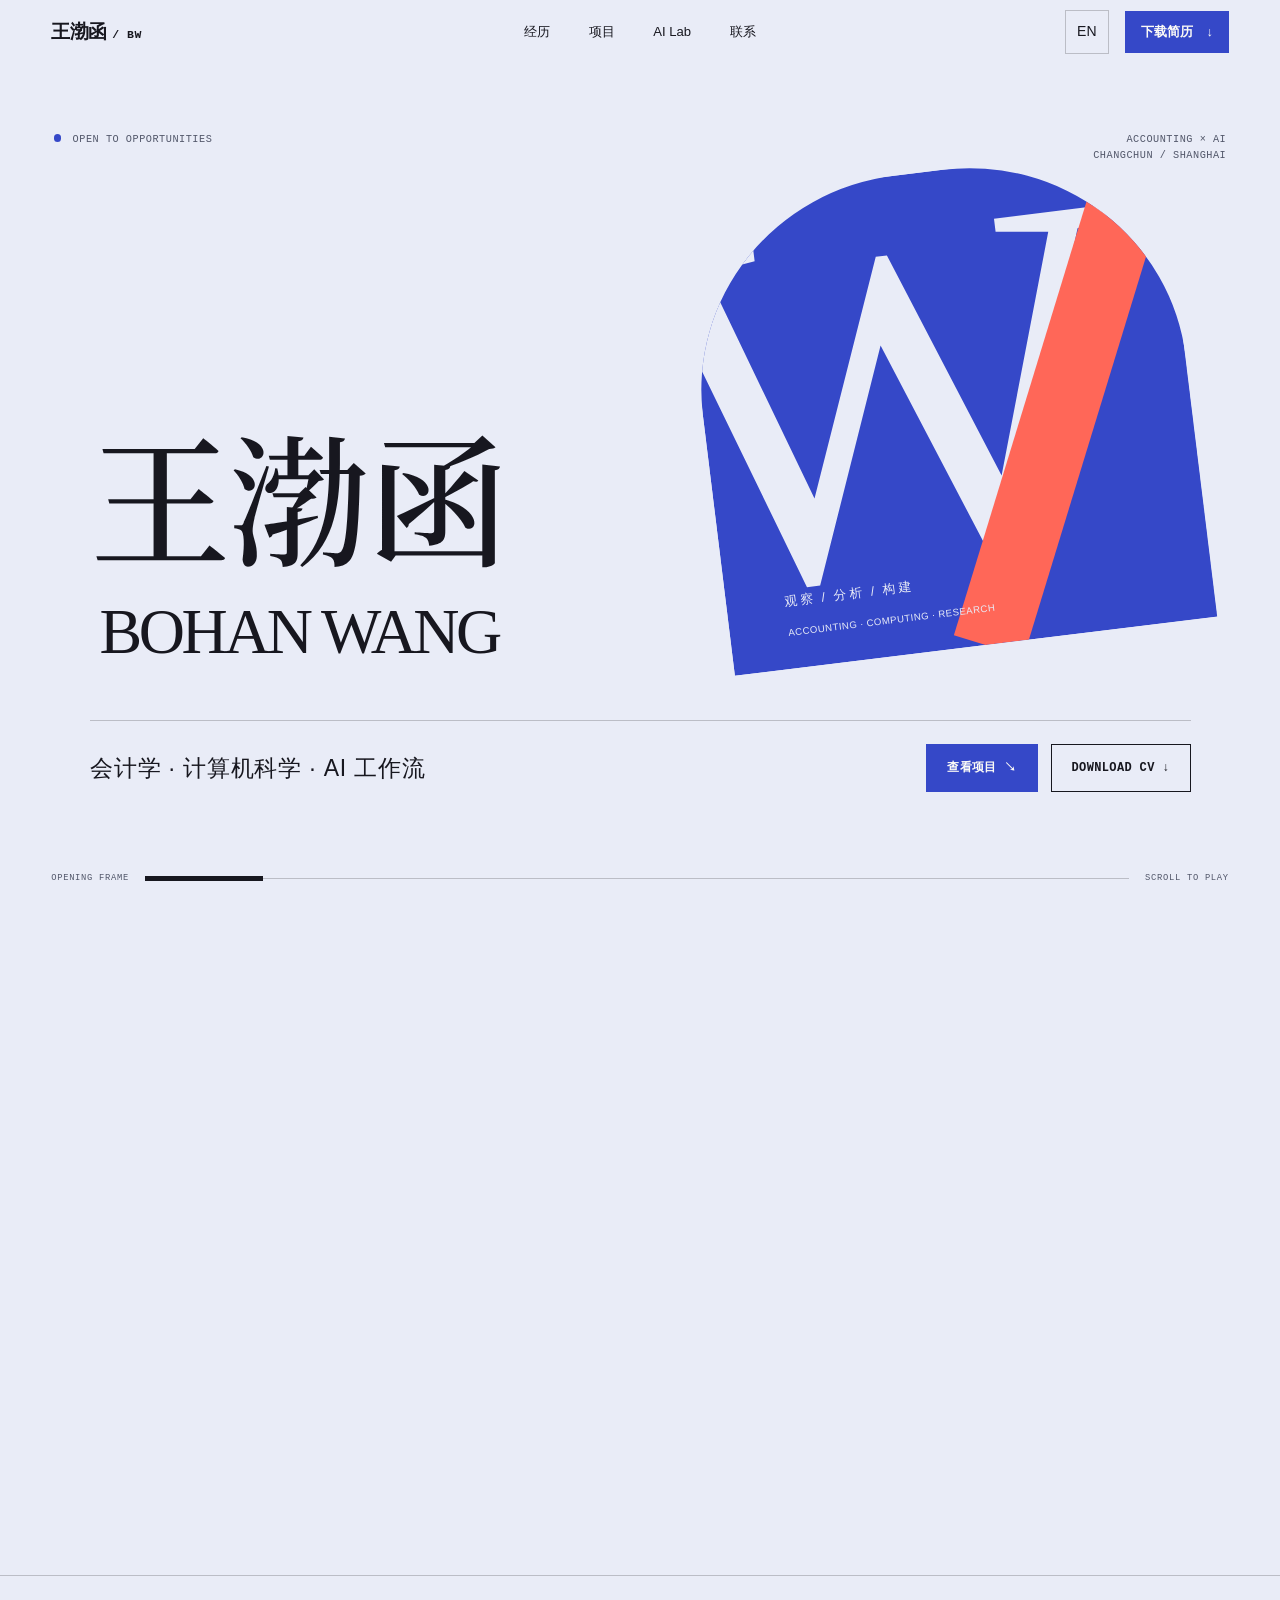
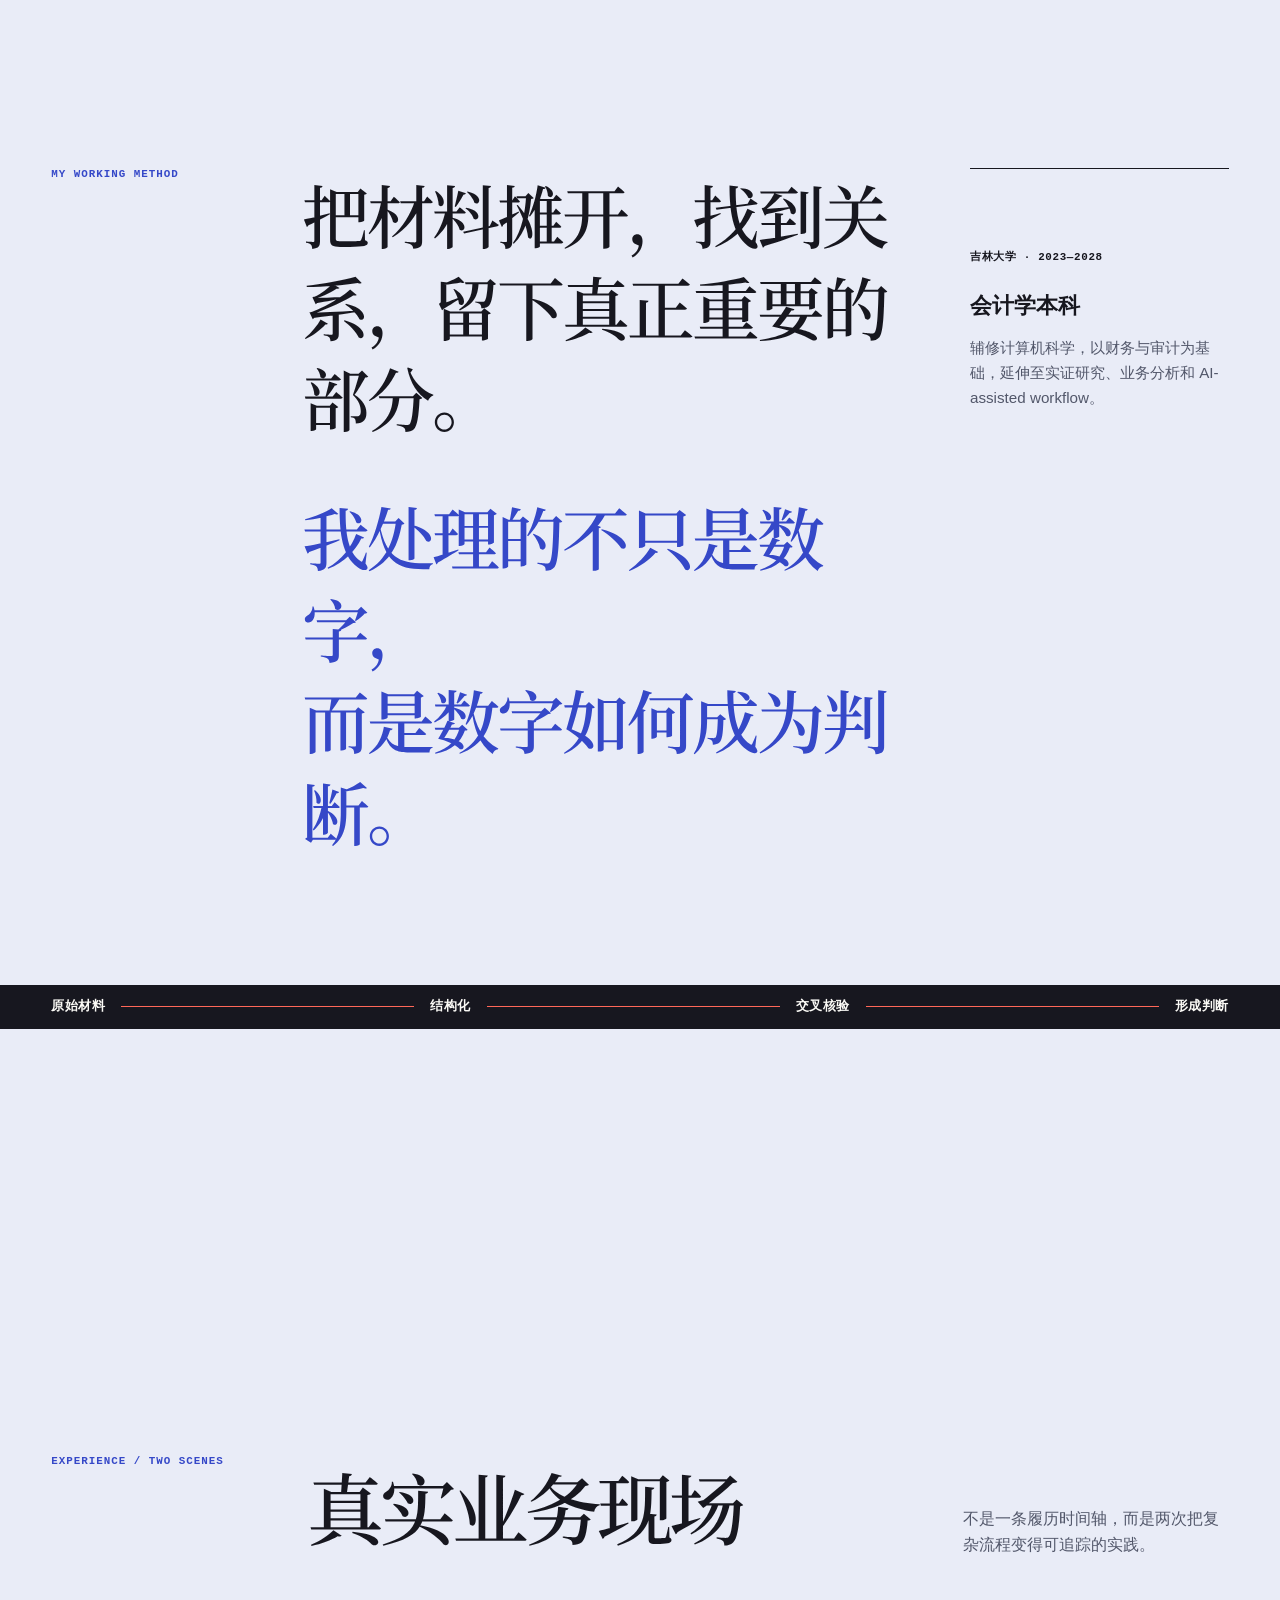
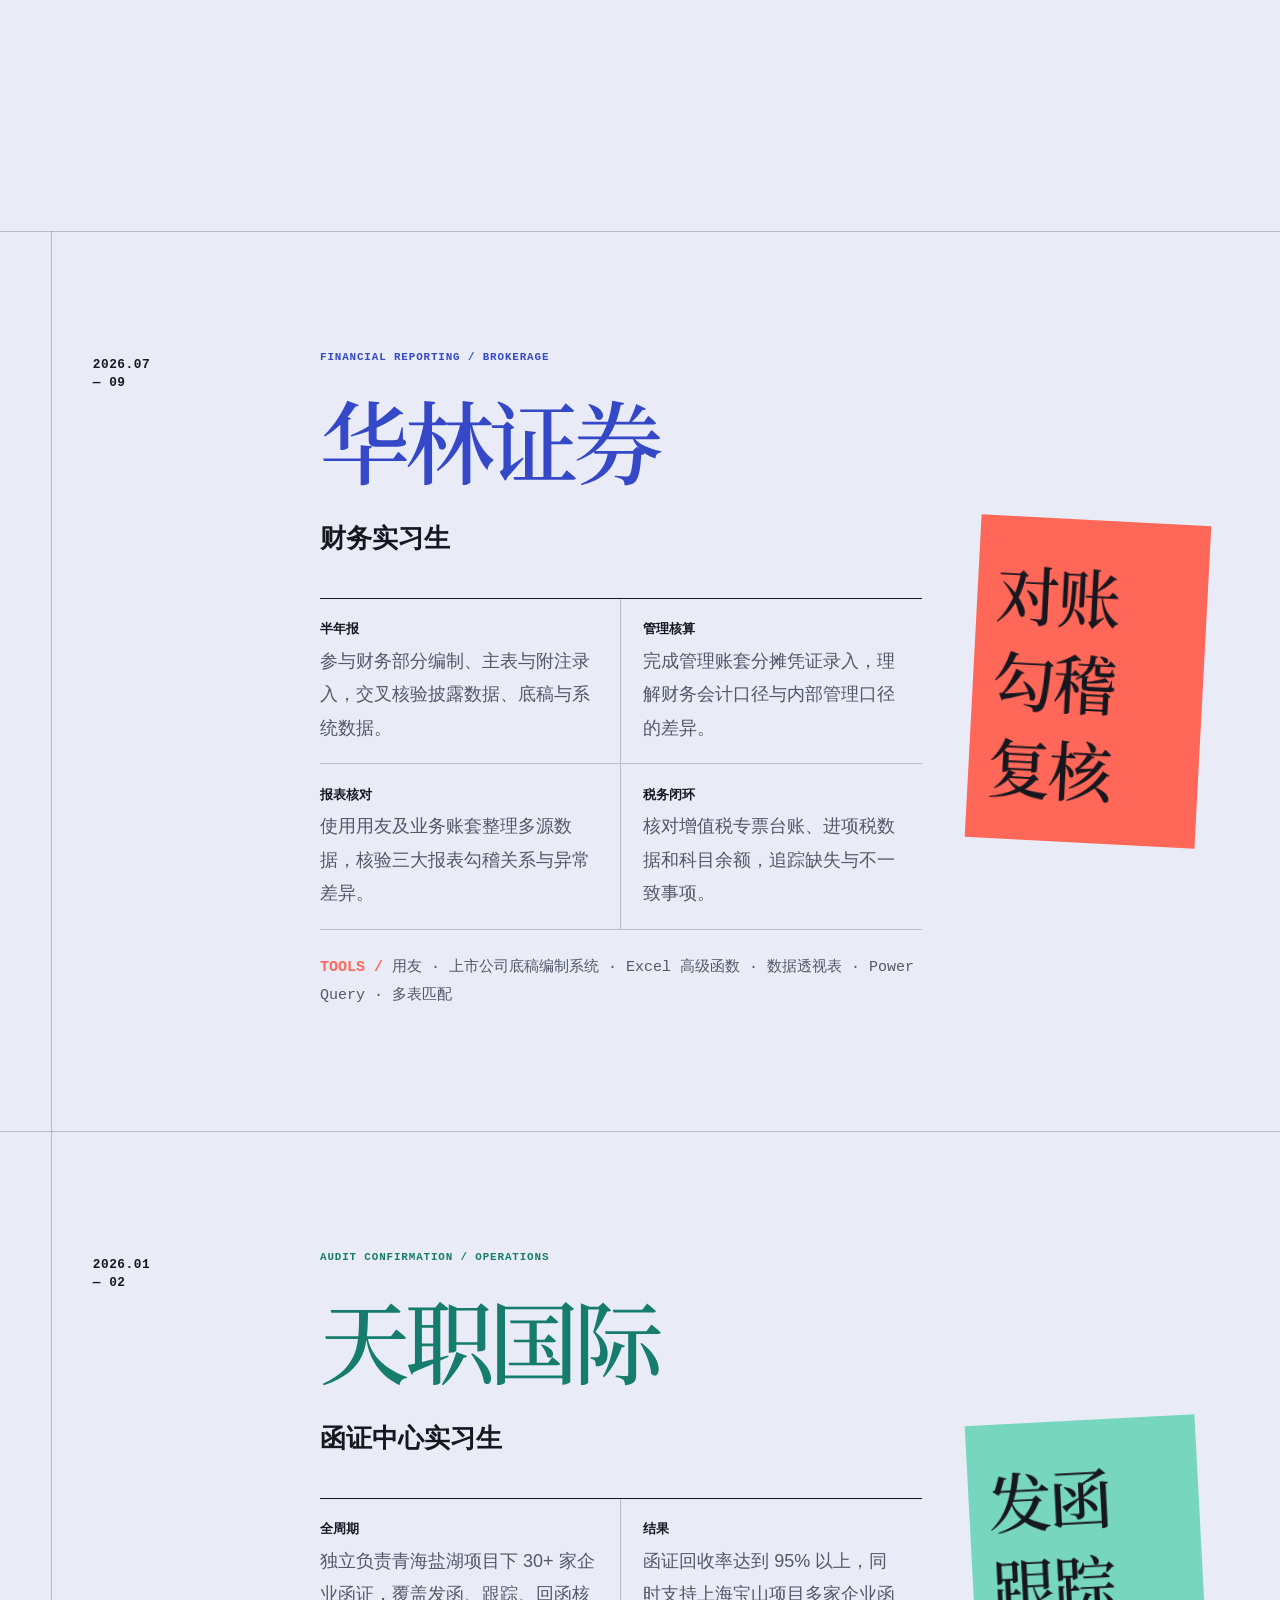
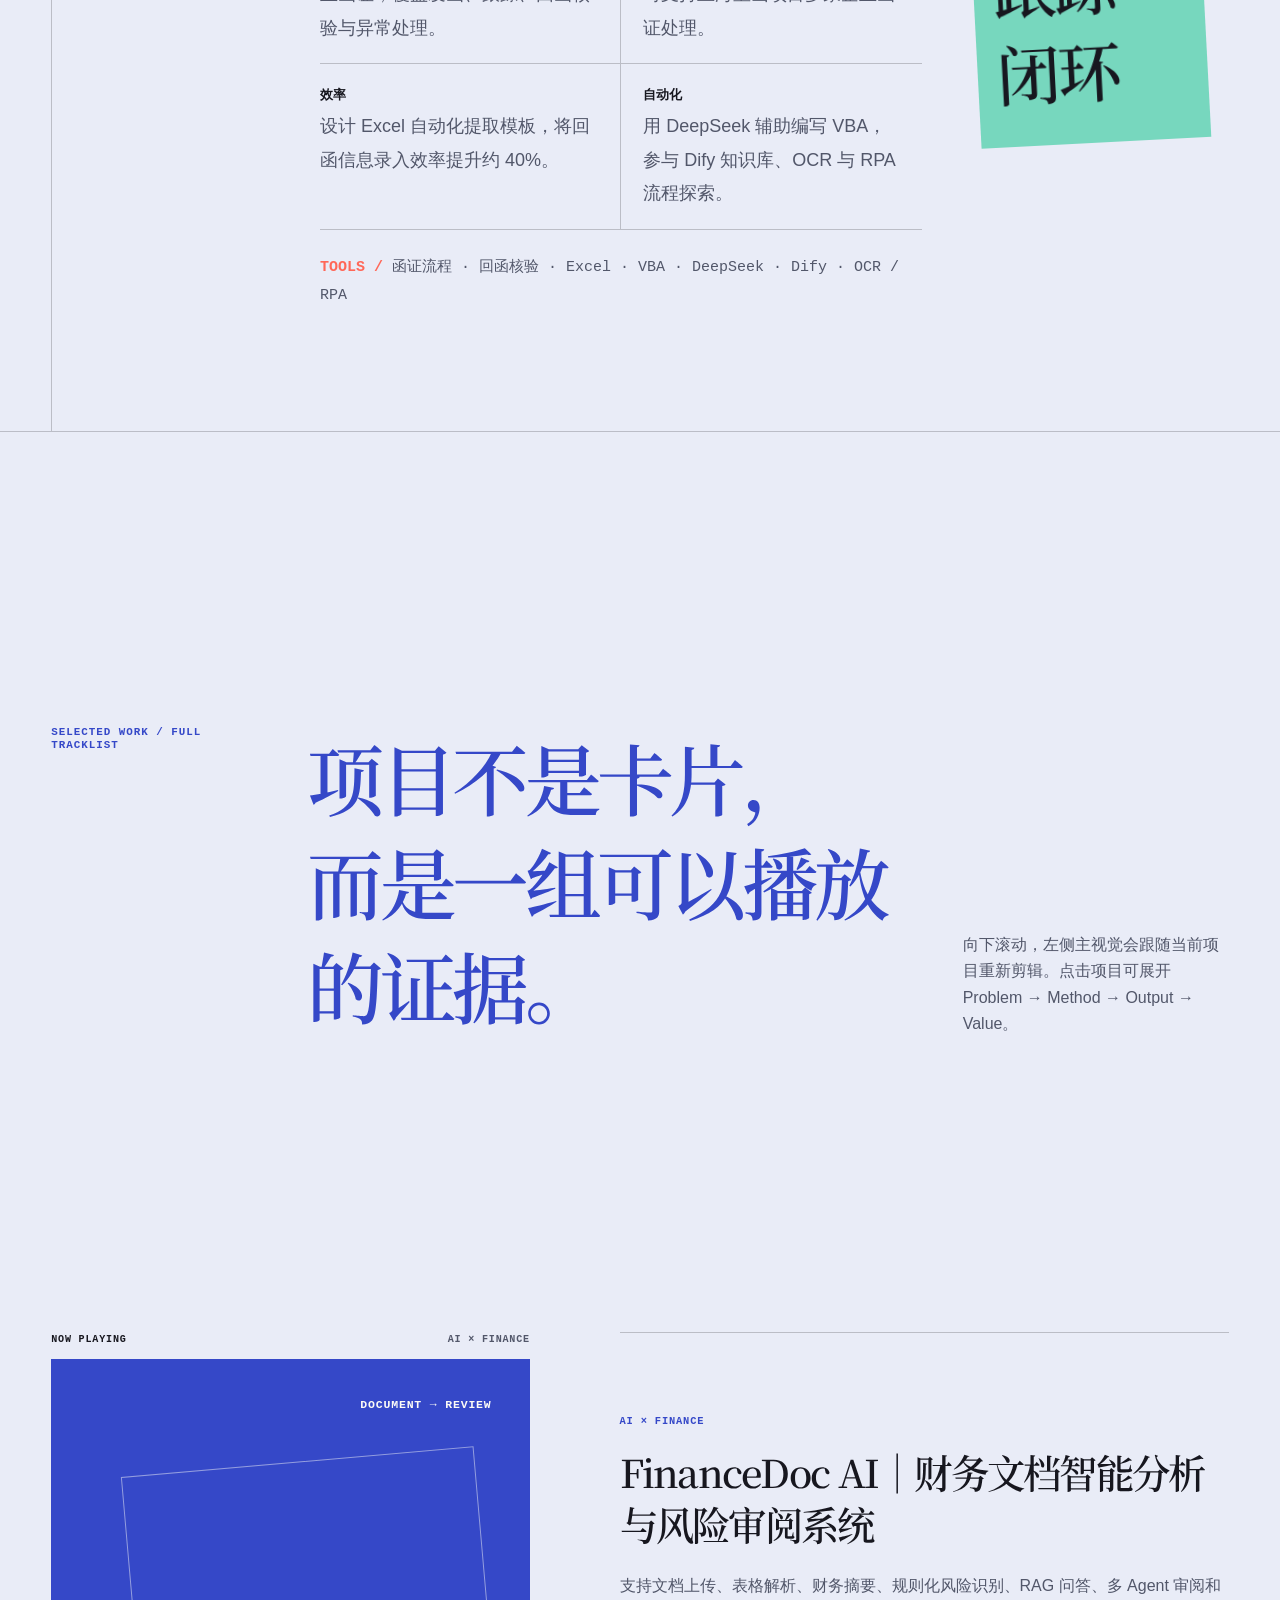
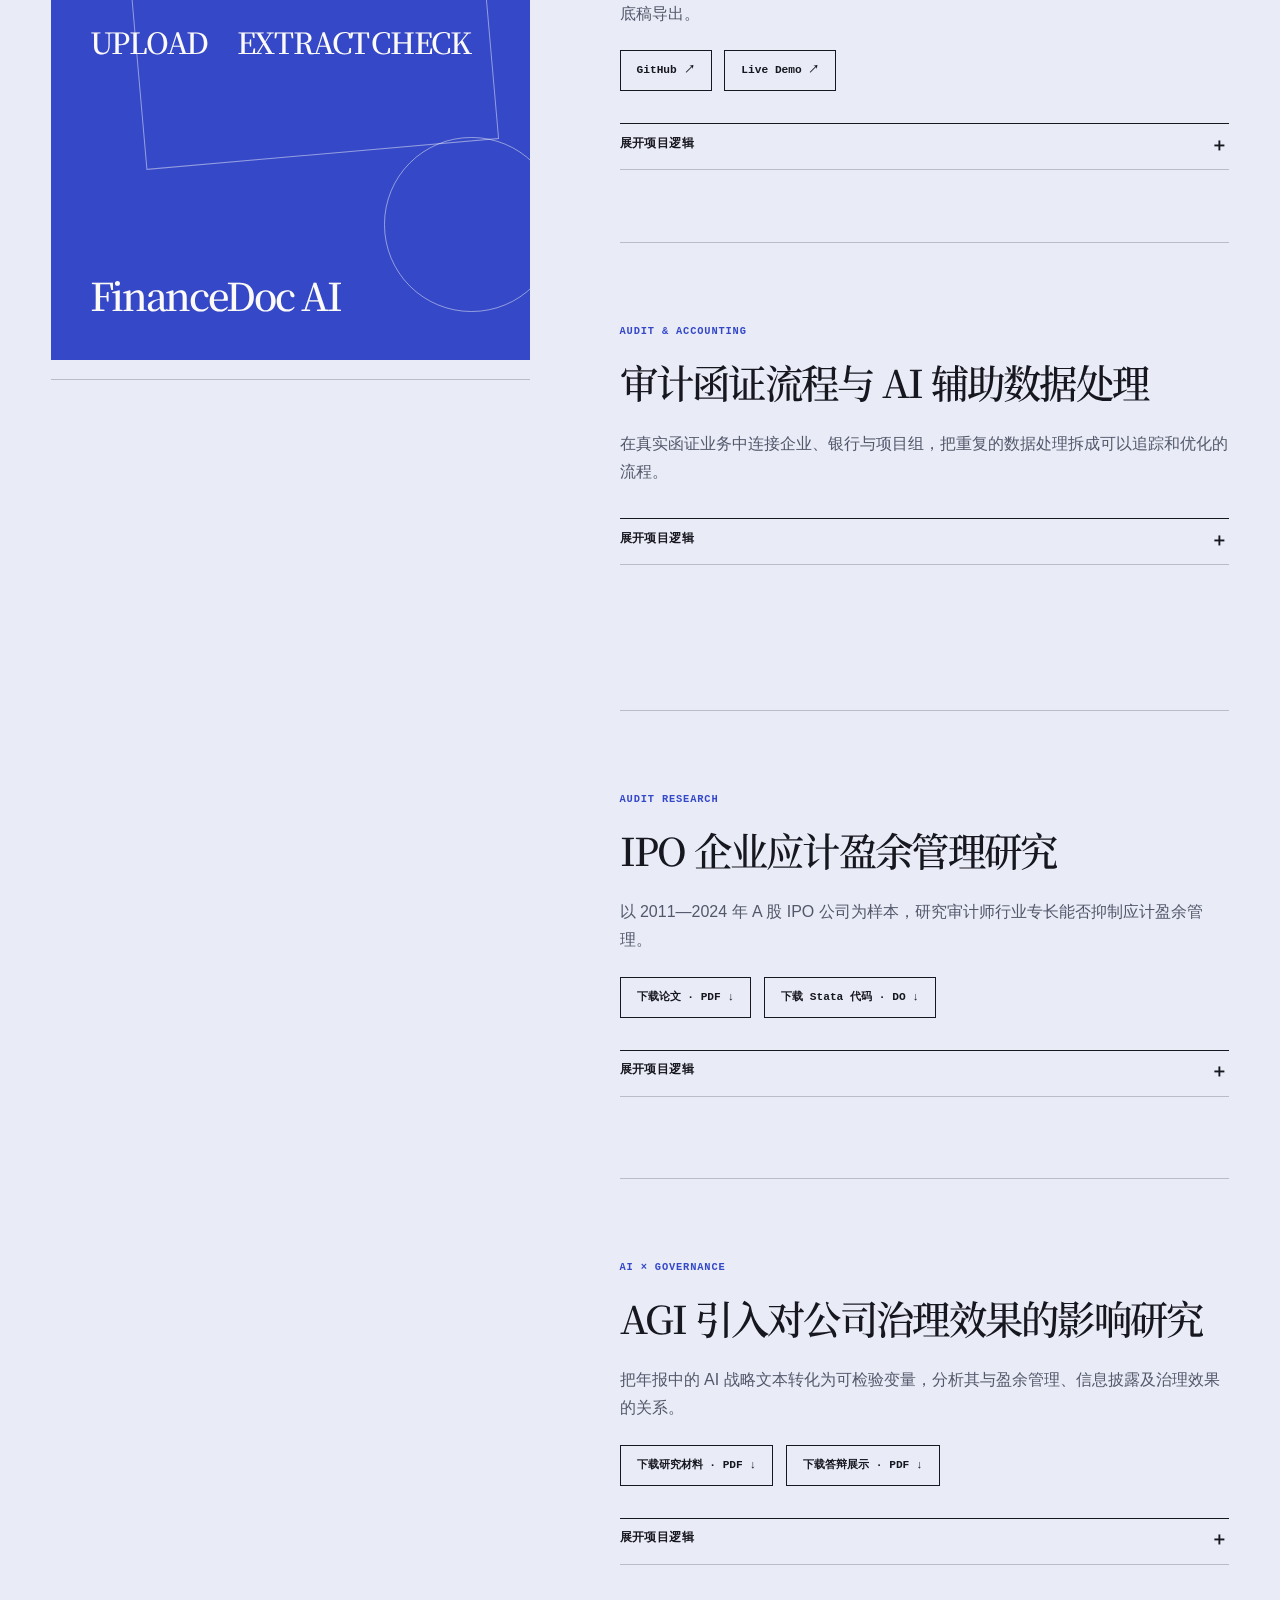
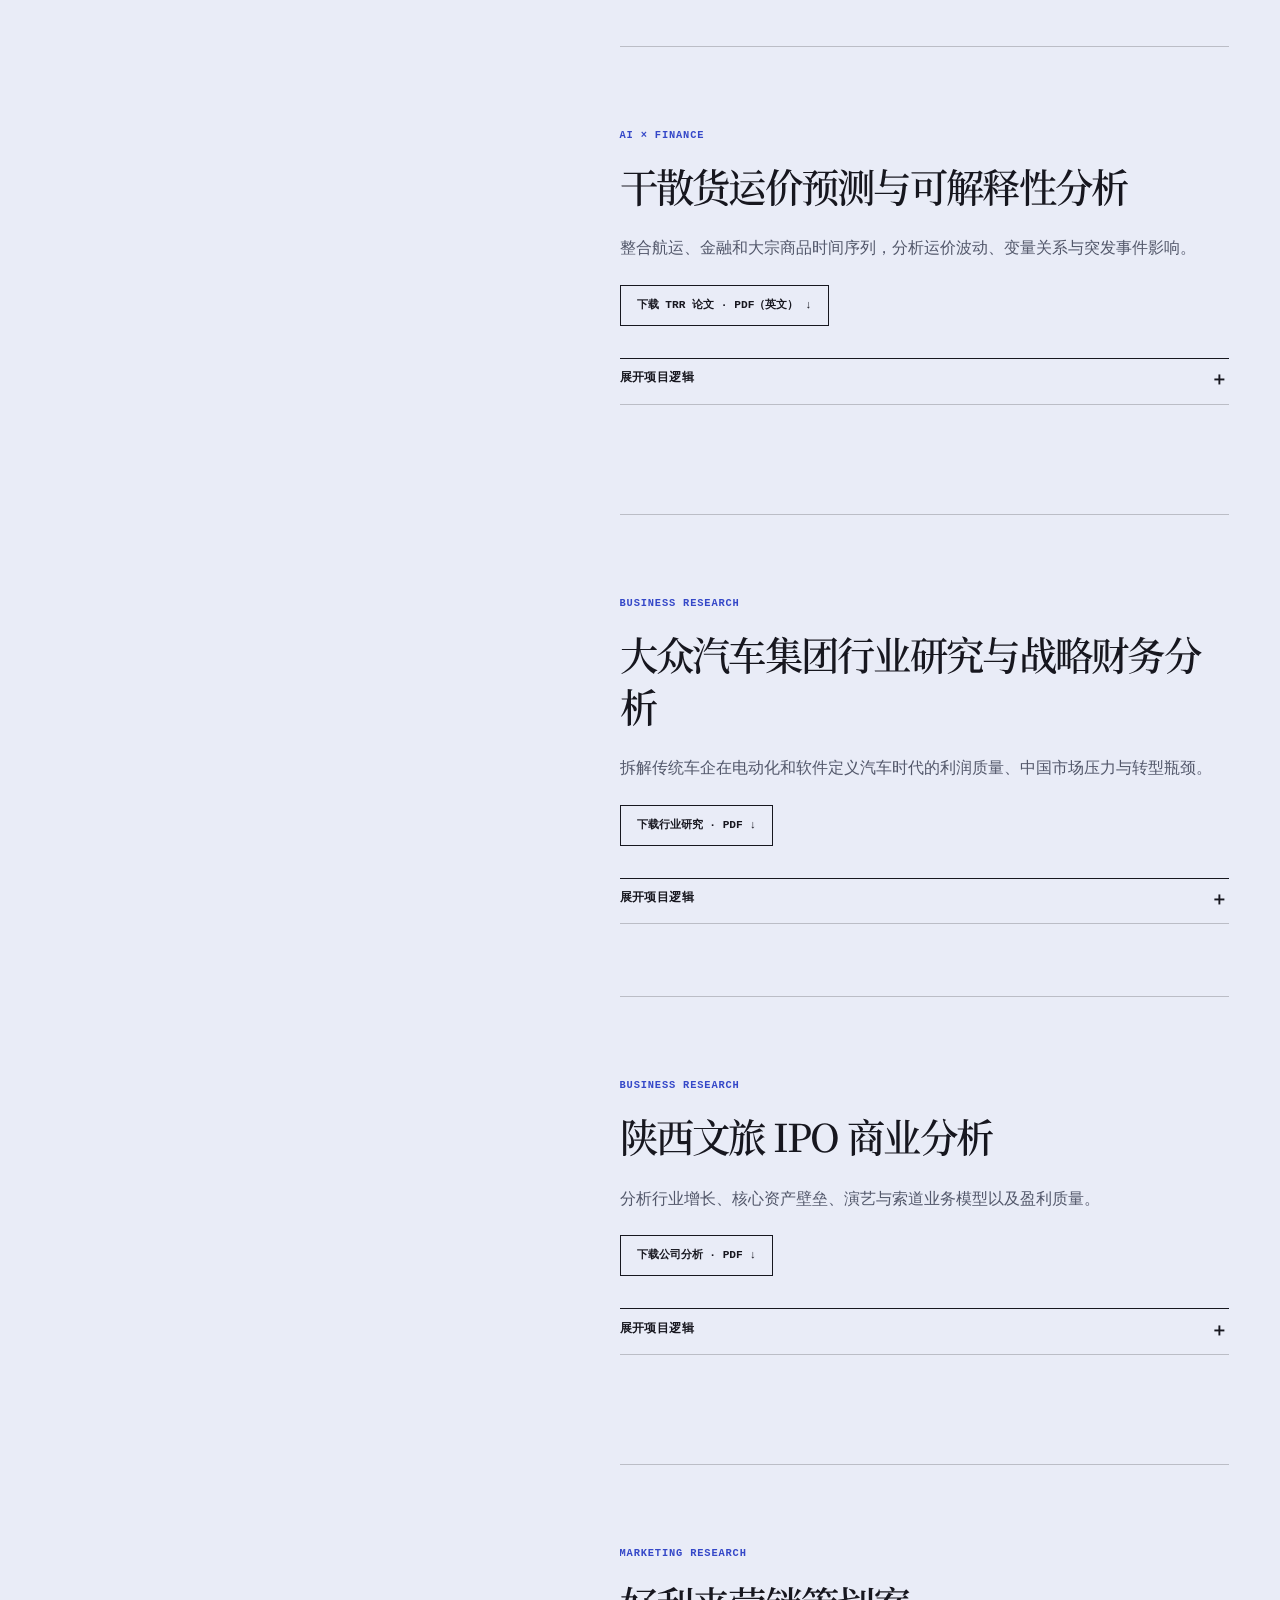
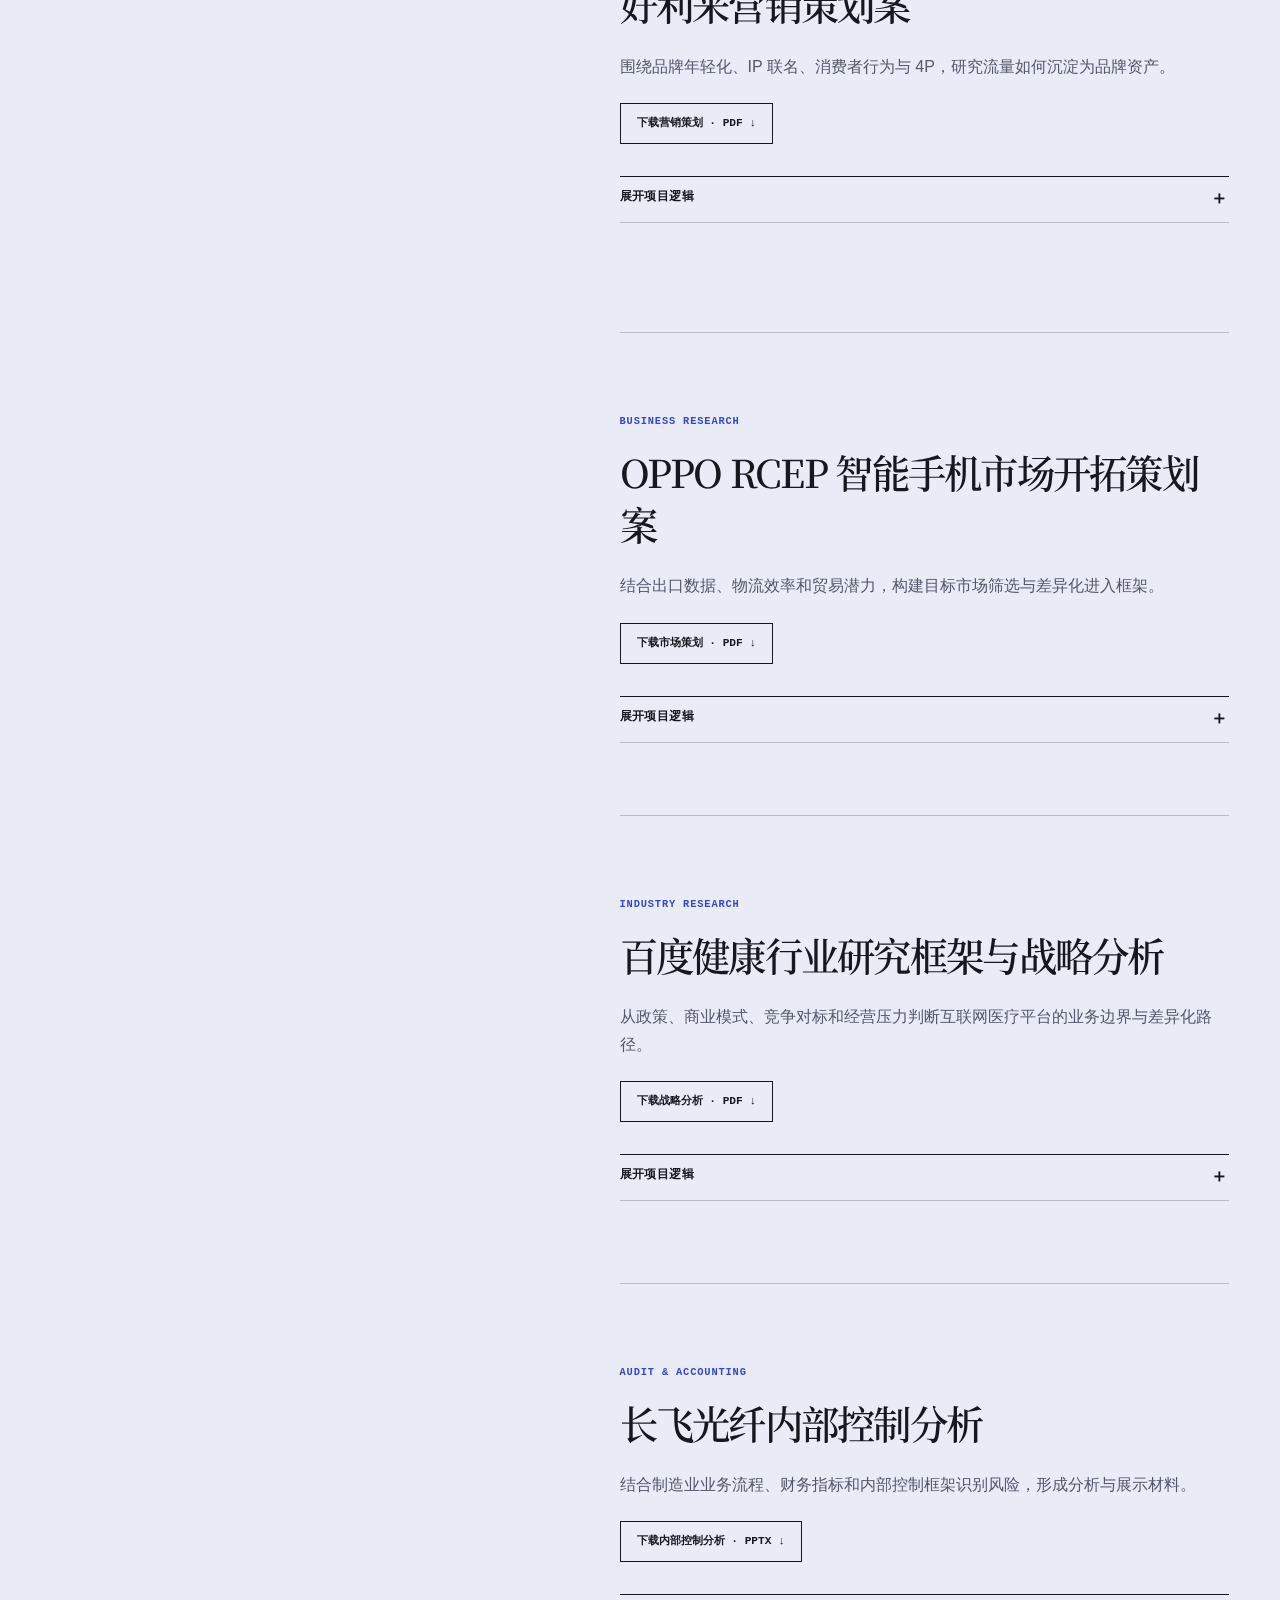
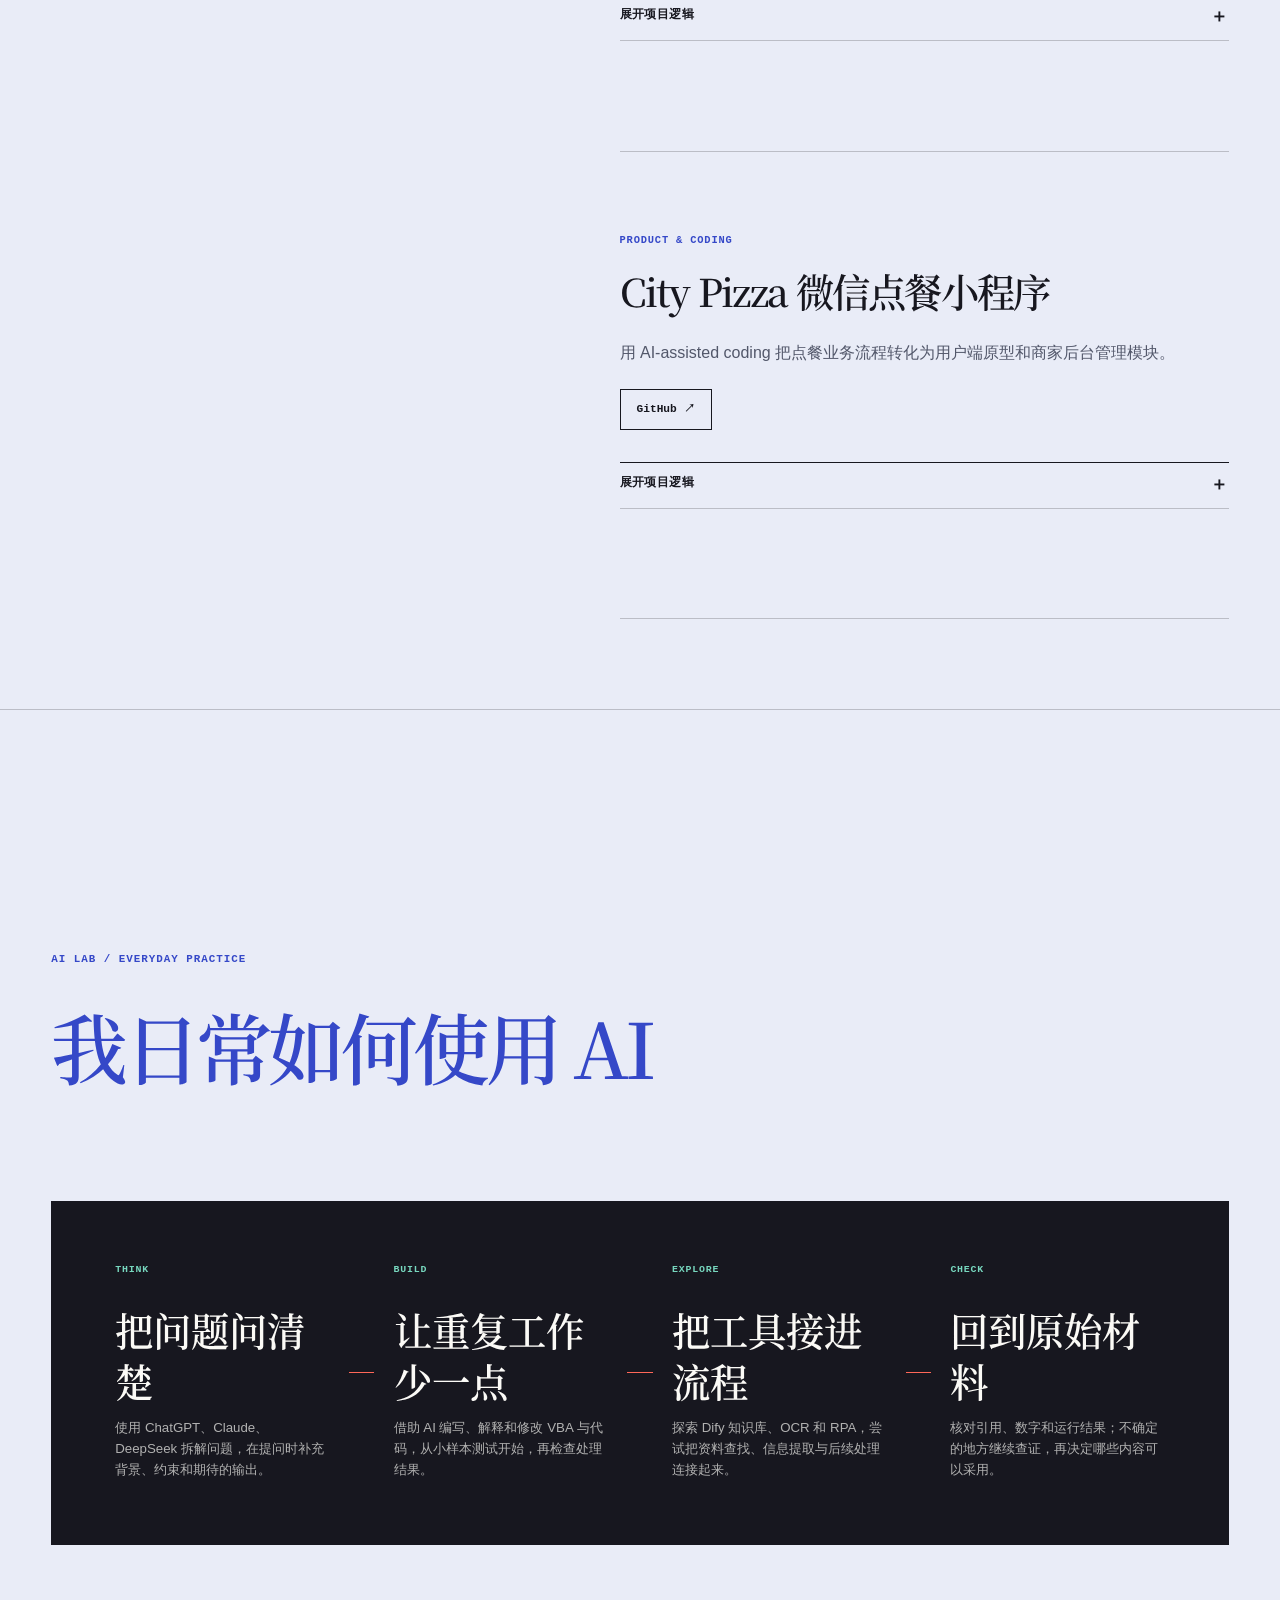
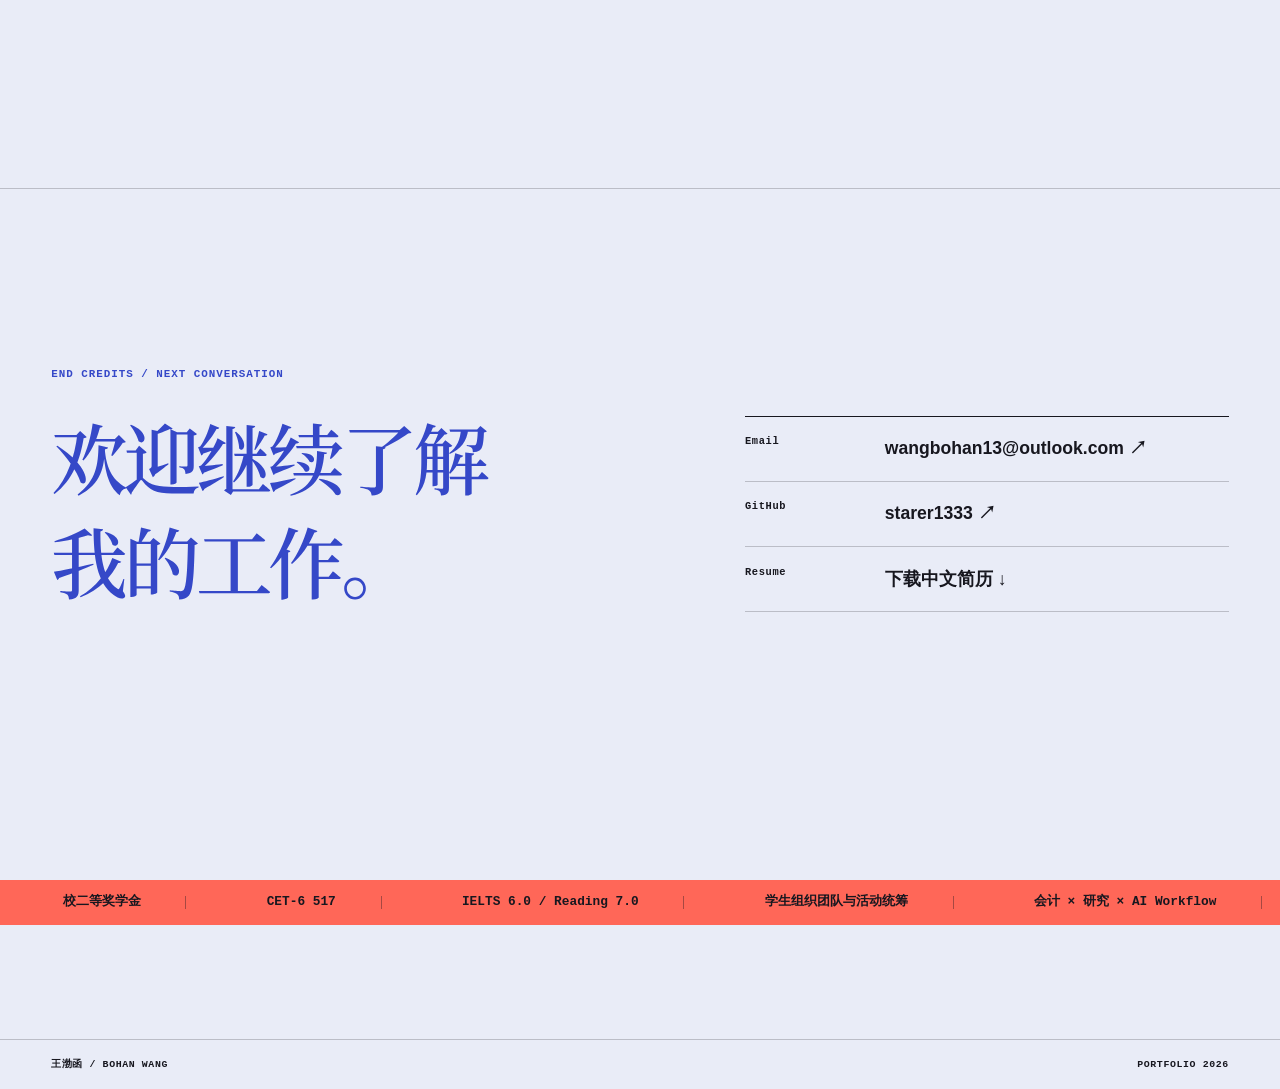
==== index.html @ 65eef770 "Expose project downloads above details and remove duplicate presentation" ====
<!doctype html>
<html lang="zh-CN">
  <head>
    <meta charset="UTF-8" />
    <meta name="viewport" content="width=device-width, initial-scale=1, viewport-fit=cover" />
    <meta name="theme-color" content="#e9ecf7" />
    <meta name="description" content="王渤函的个人作品集：会计、审计、商业研究与 AI 工作流。" />
    <title>王渤函 · Bohan Wang — Portfolio</title>
    <link rel="icon" href="data:image/svg+xml,%3Csvg xmlns='http://www.w3.org/2000/svg' viewBox='0 0 64 64'%3E%3Crect width='64' height='64' fill='%233548c8'/%3E%3Ctext x='9' y='43' font-size='28' fill='%23fbfaf6'%3EBW%3C/text%3E%3C/svg%3E" />
    <link rel="preload" href="assets/SourceHanSerifCN-VF.woff2" as="font" type="font/woff2" crossorigin />
    <link rel="stylesheet" href="styles.css?v=7" />
    <link rel="stylesheet" href="refinement.css?v=9" />
    <script defer src="assets/lenis.min.js"></script>
    <script defer src="app.js?v=7"></script>
    <script defer src="downloads.js?v=9"></script>
    <script defer src="i18n.js?v=8"></script>
  </head>
  <body>
    <a class="skip-link" href="#main">跳到主要内容</a>
    <div class="scroll-progress" aria-hidden="true"><i></i></div>

    <header class="site-header">
      <a class="wordmark" href="#home" aria-label="返回首页"><span>王渤函</span><b>/ BW</b></a>
      <nav aria-label="主要导航">
        <a href="#experience">经历</a><a href="#projects">项目</a><a href="#ai-lab">AI Lab</a><a href="#contact">联系</a>
      </nav>
      <div class="header-actions">
        <button class="language-toggle" type="button" aria-label="Switch to English">EN</button>
        <a class="cv-link" href="assets/Bohan-Wang-CV-CN.pdf" download>下载简历 <span>↓</span></a>
      </div>
    </header>

    <main id="main">
      <section class="opening" id="home" data-chapter="开场">
        <div class="opening-stage">
          <div class="opening-meta opening-meta-left">OPEN TO OPPORTUNITIES</div>
          <div class="opening-meta opening-meta-right">ACCOUNTING × AI<br />CHANGCHUN / SHANGHAI</div>
          <div class="hero-copy">
            <h1 aria-label="王渤函 Bohan Wang"><span class="hero-cn">王渤函</span><span class="hero-en">BOHAN WANG</span></h1>
            <div class="hero-bottom">
              <p>会计学 · 计算机科学 · AI 工作流</p>
              <div class="hero-links"><a href="#projects">查看项目 ↘</a><a href="assets/Bohan-Wang-CV-CN.pdf" download>DOWNLOAD CV ↓</a></div>
            </div>
          </div>
          <div class="hero-composition" aria-hidden="true">
            <div class="stage-portal"><span>观察 / 分析 / 构建</span><b>W</b><small>ACCOUNTING · COMPUTING · RESEARCH</small></div>
            <div class="stage-block block-coral"></div><div class="stage-block block-mint"></div><div class="stage-block block-violet"></div>
            <div class="artifact artifact-ledger"><span>LEDGER / INPUT</span><i></i><i></i><i></i><i></i><i></i></div>
            <div class="artifact artifact-note"><span>RESEARCH NOTE</span><strong>from material<br />to judgment</strong></div>
            <div class="focus-ring"></div>
          </div>
          <div class="opening-timeline" aria-hidden="true"><span>OPENING FRAME</span><i><b></b></i><span>SCROLL TO PLAY</span></div>
        </div>
      </section>

      <section class="manifesto" id="about" data-chapter="方法">
        <div class="shell manifesto-grid">
          <p class="section-kicker">MY WORKING METHOD</p>
          <div class="manifesto-copy"><p>把材料摊开，找到关系，留下真正重要的部分。</p><p class="manifesto-accent">我处理的不只是数字，<br />而是数字如何成为判断。</p></div>
          <div class="education-note"><span>吉林大学 · 2023—2028</span><strong>会计学本科</strong><p>辅修计算机科学，以财务与审计为基础，延伸至实证研究、业务分析和 AI-assisted workflow。</p></div>
        </div>
        <div class="method-rail" aria-label="工作方法"><span>原始材料</span><i></i><span>结构化</span><i></i><span>交叉核验</span><i></i><span>形成判断</span></div>
      </section>

      <section class="experience" id="experience" data-chapter="经历">
        <div class="experience-heading shell">
          <p class="section-kicker">EXPERIENCE / TWO SCENES</p><h2>真实业务现场</h2><p>不是一条履历时间轴，而是两次把复杂流程变得可追踪的实践。</p>
        </div>
        <div class="experience-reel">
          <div class="experience-playhead" aria-hidden="true"><i></i></div>
          <article class="experience-scene" data-accent="coral">
            <time datetime="2026-07">2026.07<br />— 09</time>
            <div class="experience-main">
              <p class="scene-label">FINANCIAL REPORTING / BROKERAGE</p><h3>华林证券</h3><p class="role">财务实习生</p>
              <div class="experience-lines"><p><b>半年报</b> 参与财务部分编制、主表与附注录入，交叉核验披露数据、底稿与系统数据。</p><p><b>管理核算</b> 完成管理账套分摊凭证录入，理解财务会计口径与内部管理口径的差异。</p><p><b>报表核对</b> 使用用友及业务账套整理多源数据，核验三大报表勾稽关系与异常差异。</p><p><b>税务闭环</b> 核对增值税专票台账、进项税数据和科目余额，追踪缺失与不一致事项。</p></div>
              <p class="skill-line"><span>TOOLS /</span> 用友 · 上市公司底稿编制系统 · Excel 高级函数 · 数据透视表 · Power Query · 多表匹配</p>
            </div>
            <div class="scene-mark" aria-hidden="true">对账<br />勾稽<br />复核</div>
          </article>
          <article class="experience-scene" data-accent="mint">
            <time datetime="2026-01">2026.01<br />— 02</time>
            <div class="experience-main">
              <p class="scene-label">AUDIT CONFIRMATION / OPERATIONS</p><h3>天职国际</h3><p class="role">函证中心实习生</p>
              <div class="experience-lines"><p><b>全周期</b> 独立负责青海盐湖项目下 30+ 家企业函证，覆盖发函、跟踪、回函核验与异常处理。</p><p><b>结果</b> 函证回收率达到 95% 以上，同时支持上海宝山项目多家企业函证处理。</p><p><b>效率</b> 设计 Excel 自动化提取模板，将回函信息录入效率提升约 40%。</p><p><b>自动化</b> 用 DeepSeek 辅助编写 VBA，参与 Dify 知识库、OCR 与 RPA 流程探索。</p></div>
              <p class="skill-line"><span>TOOLS /</span> 函证流程 · 回函核验 · Excel · VBA · DeepSeek · Dify · OCR / RPA</p>
            </div>
            <div class="scene-mark" aria-hidden="true">发函<br />跟踪<br />闭环</div>
          </article>
        </div>
      </section>

      <section class="projects" id="projects" data-chapter="项目">
        <header class="projects-heading shell"><p class="section-kicker">SELECTED WORK / FULL TRACKLIST</p><h2>项目不是卡片，<br />而是一组可以播放的证据。</h2><p>向下滚动，左侧主视觉会跟随当前项目重新剪辑。点击项目可展开 Problem → Method → Output → Value。</p></header>
        <div class="project-browser shell">
          <aside class="project-screen" aria-live="polite">
            <div class="screen-meta"><span>NOW PLAYING</span><b data-preview-category>AI × FINANCE</b></div>
            <div class="screen-visual visual-flow" data-preview-visual><span class="visual-code" data-preview-code>DOCUMENT → REVIEW</span><div class="visual-words" data-preview-words><i>UPLOAD</i><i>EXTRACT</i><i>CHECK</i></div><strong data-preview-title>FinanceDoc AI</strong></div>
            <div class="screen-progress" aria-hidden="true"><i></i></div>
          </aside>
          <div class="project-tracks">

            <article class="project-track is-active" tabindex="0" data-project data-color="cobalt" data-visual="flow" data-category="AI × FINANCE" data-code="DOCUMENT → REVIEW" data-words="UPLOAD|EXTRACT|CHECK">
              <header><span>AI × Finance</span><h3>FinanceDoc AI｜财务文档智能分析与风险审阅系统</h3></header><p>支持文档上传、表格解析、财务摘要、规则化风险识别、RAG 问答、多 Agent 审阅和底稿导出。</p>
              <button class="details-toggle" type="button" aria-expanded="false">展开项目逻辑 <span>＋</span></button>
              <div class="project-detail"><dl><div><dt>Problem</dt><dd>财务文档、审计报告和尽调材料信息密度高，人工初筛耗时。</dd></div><div><dt>Method</dt><dd>Streamlit + DeepSeek API + RAG + 规则识别。</dd></div><div><dt>Output</dt><dd>财务摘要、风险审阅、证据片段和分析底稿。</dd></div><div><dt>Value</dt><dd>把数据录入、风险审阅和底稿生成流程产品化。</dd></div></dl><p class="tools">Python · Streamlit · Pandas · Plotly · PyPDF2 · openpyxl · DeepSeek API · RAG · Multi-Agent</p><div class="project-links"><a href="https://github.com/starer1333/financedoc-ai" target="_blank" rel="noopener">GitHub ↗</a><a href="https://financedoc-ai.streamlit.app/" target="_blank" rel="noopener">Live Demo ↗</a></div></div>
            </article>

            <article class="project-track" tabindex="0" data-project data-color="coral" data-visual="audit" data-category="AUDIT × OPERATIONS" data-code="SEND → TRACE → CLOSE" data-words="30+ 企业|95%+ 回收|40% 效率">
              <header><span>Audit & Accounting</span><h3>审计函证流程与 AI 辅助数据处理</h3></header><p>在真实函证业务中连接企业、银行与项目组，把重复的数据处理拆成可以追踪和优化的流程。</p>
              <button class="details-toggle" type="button" aria-expanded="false">展开项目逻辑 <span>＋</span></button>
              <div class="project-detail"><dl><div><dt>Problem</dt><dd>大量重复数据整理、状态跟踪和异常核验工作。</dd></div><div><dt>Method</dt><dd>Excel 高级函数、数据透视表、VBA 与 AI 工具。</dd></div><div><dt>Output</dt><dd>进度统计、自动提取模板、批量重命名脚本和知识库探索。</dd></div><div><dt>Value</dt><dd>提升流程透明度，帮助项目团队更快定位异常事项。</dd></div></dl><p class="tools">Excel · VBA · DeepSeek · Dify · RPA / OCR</p></div>
            </article>

            <article class="project-track" tabindex="0" data-project data-color="mint" data-visual="model" data-category="AUDIT RESEARCH" data-code="SAMPLE → MODEL → TEST" data-words="2011—2024|AbsDA|2SLS">
              <header><span>Audit Research</span><h3>IPO 企业应计盈余管理研究</h3></header><p>以 2011—2024 年 A 股 IPO 公司为样本，研究审计师行业专长能否抑制应计盈余管理。</p>
              <button class="details-toggle" type="button" aria-expanded="false">展开项目逻辑 <span>＋</span></button>
              <div class="project-detail"><dl><div><dt>Problem</dt><dd>IPO 企业可能存在美化上市业绩和应计盈余管理动机。</dd></div><div><dt>Method</dt><dd>修正 Jones 模型测度 AbsDA，构建审计师行业专长变量。</dd></div><div><dt>Output</dt><dd>固定效应回归、工具变量、机制检验与论文写作。</dd></div><div><dt>Value</dt><dd>解释审计供给能力对 IPO 盈余质量的治理作用。</dd></div></dl><p class="tools">CSMAR · Stata · Modified Jones · Fixed Effects · IV</p><div class="project-links"><a href="assets/IPO-Earnings-Management-Research.pdf" target="_blank">查看论文 ↗</a></div></div>
            </article>

            <article class="project-track" tabindex="0" data-project data-color="violet" data-visual="text" data-category="AI × GOVERNANCE" data-code="TEXT → VARIABLE → EVIDENCE" data-words="MD&A|词典构建|面板回归">
              <header><span>AI × Governance</span><h3>AGI 引入对公司治理效果的影响研究</h3></header><p>把年报中的 AI 战略文本转化为可检验变量，分析其与盈余管理、信息披露及治理效果的关系。</p>
              <button class="details-toggle" type="button" aria-expanded="false">展开项目逻辑 <span>＋</span></button>
              <div class="project-detail"><dl><div><dt>Problem</dt><dd>AI / AGI 是否能缓解管理层信息优势并改善公司治理。</dd></div><div><dt>Method</dt><dd>基于 MD&A 构建 AGI 关键词词典并匹配治理变量。</dd></div><div><dt>Output</dt><dd>技术路线、变量设计、面板回归框架和答辩材料。</dd></div><div><dt>Value</dt><dd>把战略文本转化为企业层面的可检验研究变量。</dd></div></dl><p class="tools">Python · Text Mining · Stata · CSMAR · Wind · CNRDS</p><div class="project-links"><a href="assets/AGI-Corporate-Governance-Research.pdf" target="_blank">查看材料 ↗</a></div></div>
            </article>

            <article class="project-track" tabindex="0" data-project data-color="pink" data-visual="signal" data-category="QUANTITATIVE RESEARCH" data-code="SIGNAL → FORECAST" data-words="BDI / BCI / BPI|MIC|DA-MTS + LSTM">
              <header><span>AI × Finance</span><h3>干散货运价预测与可解释性分析</h3></header><p>整合航运、金融和大宗商品时间序列，分析运价波动、变量关系与突发事件影响。</p>
              <button class="details-toggle" type="button" aria-expanded="false">展开项目逻辑 <span>＋</span></button>
              <div class="project-detail"><dl><div><dt>Problem</dt><dd>传统模型难以同时捕捉航运价格的长期趋势与短期冲击。</dd></div><div><dt>Method</dt><dd>MIC 筛选变量，结合 Transformer-based DA-MTS 与 LSTM 残差修正。</dd></div><div><dt>Output</dt><dd>变量清洗、相关性分析、误差对比和异常事件标注。</dd></div><div><dt>Value</dt><dd>展示复杂金融时间序列处理与模型解释能力。</dd></div></dl><p class="tools">Python · Time Series · MIC · Transformer · LSTM · Excel</p></div>
            </article>

            <article class="project-track" tabindex="0" data-project data-color="cobalt" data-visual="strategy" data-category="STRATEGY × FINANCE" data-code="MARGIN → PRESSURE → OPTION" data-words="Annual Report|Profit Bridge|DuPont">
              <header><span>Business Research</span><h3>大众汽车集团行业研究与战略财务分析</h3></header><p>拆解传统车企在电动化和软件定义汽车时代的利润质量、中国市场压力与转型瓶颈。</p>
              <button class="details-toggle" type="button" aria-expanded="false">展开项目逻辑 <span>＋</span></button>
              <div class="project-detail"><dl><div><dt>Problem</dt><dd>收入横盘、利润率下滑与软件转型压力同时出现。</dd></div><div><dt>Method</dt><dd>拆解价值池迁移、财务表现、竞争格局和软件平台瓶颈。</dd></div><div><dt>Output</dt><dd>战略财务分析 deck、核心结论页和利润率修复建议。</dd></div><div><dt>Value</dt><dd>把复杂行业变化转化为可讨论的战略财务判断。</dd></div></dl><p class="tools">Annual Report · Profit Bridge · DuPont · Competition Analysis · PPT</p></div>
            </article>

            <article class="project-track" tabindex="0" data-project data-color="coral" data-visual="market" data-category="IPO × BUSINESS" data-code="ASSET → TRAFFIC → VALUE" data-words="文旅 IP|演艺|索道">
              <header><span>Business Research</span><h3>陕西文旅 IPO 商业分析</h3></header><p>分析行业增长、核心资产壁垒、演艺与索道业务模型以及盈利质量。</p>
              <button class="details-toggle" type="button" aria-expanded="false">展开项目逻辑 <span>＋</span></button>
              <div class="project-detail"><dl><div><dt>Problem</dt><dd>如何判断文旅公司的 IPO 商业价值和资产壁垒。</dd></div><div><dt>Method</dt><dd>拆解行业增长、西安流量、文化 IP 和核心业务。</dd></div><div><dt>Output</dt><dd>IPO 商业分析 deck、资产分析和盈利质量判断。</dd></div><div><dt>Value</dt><dd>呈现流量、资产与资本市场叙事之间的关系。</dd></div></dl><p class="tools">Prospectus · Business Model · Financial Analysis · PPT</p></div>
            </article>

            <article class="project-track" tabindex="0" data-project data-color="pink" data-visual="brand" data-category="BRAND STRATEGY" data-code="ATTENTION → FATIGUE → VALUE" data-words="PEST / SWOT|STP|4P">
              <header><span>Marketing Research</span><h3>好利来营销策划案</h3></header><p>围绕品牌年轻化、IP 联名、消费者行为与 4P，研究流量如何沉淀为品牌资产。</p>
              <button class="details-toggle" type="button" aria-expanded="false">展开项目逻辑 <span>＋</span></button>
              <div class="project-detail"><dl><div><dt>Problem</dt><dd>高频 IP 联名带来流量，也可能形成审美疲劳。</dd></div><div><dt>Method</dt><dd>PEST、SWOT、STP、4P 与消费者行为分析。</dd></div><div><dt>Output</dt><dd>营销策划报告、消费者分析与品牌策略建议。</dd></div><div><dt>Value</dt><dd>把品牌热度问题转化为可落地的优化路径。</dd></div></dl><p class="tools">PEST · SWOT · STP · 4P · Consumer Analysis</p></div>
            </article>

            <article class="project-track" tabindex="0" data-project data-color="mint" data-visual="map" data-category="INTERNATIONAL TRADE" data-code="SCREEN → PRIORITIZE → ENTER" data-words="RCEP|LPI|TPI">
              <header><span>Business Research</span><h3>OPPO RCEP 智能手机市场开拓策划案</h3></header><p>结合出口数据、物流效率和贸易潜力，构建目标市场筛选与差异化进入框架。</p>
              <button class="details-toggle" type="button" aria-expanded="false">展开项目逻辑 <span>＋</span></button>
              <div class="project-detail"><dl><div><dt>Problem</dt><dd>RCEP 市场需求、物流效率、通关与竞争压力差异明显。</dd></div><div><dt>Method</dt><dd>出口数据、LPI、TPI 与目标市场分级。</dd></div><div><dt>Output</dt><dd>市场筛选、目标定位、物流优先级与进入建议。</dd></div><div><dt>Value</dt><dd>展示国际贸易数据分析和咨询式策略输出。</dd></div></dl><p class="tools">Excel · LPI · TPI · International Trade · Market Sizing</p></div>
            </article>

            <article class="project-track" tabindex="0" data-project data-color="violet" data-visual="network" data-category="DIGITAL HEALTH" data-code="SEARCH → CONNECT → SERVE" data-words="AI 搜索|知识图谱|患者服务">
              <header><span>Industry Research</span><h3>百度健康行业研究框架与战略分析</h3></header><p>从政策、商业模式、竞争对标和经营压力判断互联网医疗平台的业务边界与差异化路径。</p>
              <button class="details-toggle" type="button" aria-expanded="false">展开项目逻辑 <span>＋</span></button>
              <div class="project-detail"><dl><div><dt>Problem</dt><dd>百度健康不适合简单复制重履约医药零售模式。</dd></div><div><dt>Method</dt><dd>政策、商业模式、竞争、财务与国际案例分析。</dd></div><div><dt>Output</dt><dd>平台定位、业务边界、变现路径和战略建议。</dd></div><div><dt>Value</dt><dd>判断 AI 搜索和患者服务编排的差异化机会。</dd></div></dl><p class="tools">行业研究 · 商业模式 · 竞争对标 · 财务分析 · 政策分析</p></div>
            </article>

            <article class="project-track" tabindex="0" data-project data-color="cobalt" data-visual="control" data-category="INTERNAL CONTROL" data-code="PROCESS → RISK → CONTROL" data-words="流程|风险|控制">
              <header><span>Audit & Accounting</span><h3>长飞光纤内部控制分析</h3></header><p>结合制造业业务流程、财务指标和内部控制框架识别风险，形成分析与展示材料。</p>
              <button class="details-toggle" type="button" aria-expanded="false">展开项目逻辑 <span>＋</span></button>
              <div class="project-detail"><dl><div><dt>Problem</dt><dd>复杂业务流程中的控制有效性会影响财务质量。</dd></div><div><dt>Method</dt><dd>结合内部控制框架、财务指标和业务流程。</dd></div><div><dt>Output</dt><dd>内部控制分析材料与风险识别结论。</dd></div><div><dt>Value</dt><dd>展示会计审计基础、流程分析和风险识别能力。</dd></div></dl><p class="tools">Internal Control · Financial Analysis · Excel · PPT</p></div>
            </article>

            <article class="project-track" tabindex="0" data-project data-color="coral" data-visual="product" data-category="PRODUCT × CODING" data-code="ORDER → MANAGE → SHIP" data-words="用户端|商家端|订单流">
              <header><span>Product & Coding</span><h3>City Pizza 微信点餐小程序</h3></header><p>用 AI-assisted coding 把点餐业务流程转化为用户端原型和商家后台管理模块。</p>
              <button class="details-toggle" type="button" aria-expanded="false">展开项目逻辑 <span>＋</span></button>
              <div class="project-detail"><dl><div><dt>Problem</dt><dd>小型餐饮门店需要可配置的商品与订单管理工具。</dd></div><div><dt>Method</dt><dd>设计点餐路径、商品规格逻辑与后台管理模块。</dd></div><div><dt>Output</dt><dd>小程序原型、商家后台页面和代码仓库。</dd></div><div><dt>Value</dt><dd>展示从业务流程到产品原型的开发能力。</dd></div></dl><p class="tools">WeChat Mini Program · JavaScript · WXML · WXSS</p><div class="project-links"><a href="https://github.com/starer1333/CSPS-mini-program" target="_blank" rel="noopener">GitHub ↗</a></div></div>
            </article>
          </div>
        </div>
      </section>

      <section class="ai-lab" id="ai-lab" data-chapter="AI Lab">
        <div class="signal-stage shell"><p class="section-kicker">AI LAB / EVERYDAY PRACTICE</p><h2>我日常如何使用 AI</h2><div class="signal-chain"><div><span>THINK</span><strong>把问题问清楚</strong><p>使用 ChatGPT、Claude、DeepSeek 拆解问题，在提问时补充背景、约束和期待的输出。</p></div><i></i><div><span>BUILD</span><strong>让重复工作少一点</strong><p>借助 AI 编写、解释和修改 VBA 与代码，从小样本测试开始，再检查处理结果。</p></div><i></i><div><span>EXPLORE</span><strong>把工具接进流程</strong><p>探索 Dify 知识库、OCR 和 RPA，尝试把资料查找、信息提取与后续处理连接起来。</p></div><i></i><div><span>CHECK</span><strong>回到原始材料</strong><p>核对引用、数字和运行结果；不确定的地方继续查证，再决定哪些内容可以采用。</p></div></div></div>
      </section>

      <section class="closing" id="contact" data-chapter="联系">
        <div class="shell closing-grid"><div><p class="section-kicker">END CREDITS / NEXT CONVERSATION</p><h2>欢迎继续了解<br />我的工作。</h2></div><div class="contact-links"><a href="mailto:wangbohan13@outlook.com"><span>Email</span><b>wangbohan13@outlook.com ↗</b></a><a href="https://github.com/starer1333" target="_blank" rel="noopener"><span>GitHub</span><b>starer1333 ↗</b></a><a href="assets/Bohan-Wang-CV-CN.pdf" download><span>Resume</span><b>下载中文简历 ↓</b></a></div></div>
        <div class="credit-marquee" aria-label="补充经历与能力"><div class="credit-roll"><div class="credit-group"><span>校二等奖学金</span><span>CET-6 517</span><span>IELTS 6.0 / Reading 7.0</span><span>学生组织团队与活动统筹</span><span>会计 × 研究 × AI Workflow</span></div><div class="credit-group" aria-hidden="true"><span>校二等奖学金</span><span>CET-6 517</span><span>IELTS 6.0 / Reading 7.0</span><span>学生组织团队与活动统筹</span><span>会计 × 研究 × AI Workflow</span></div></div></div>
        <footer><span>王渤函 / BOHAN WANG</span><span>PORTFOLIO 2026</span></footer>
      </section>
    </main>
  </body>
</html>
---- styles.css ----
@font-face {
  font-family: "Smiley Sans";
  src: url("assets/SmileySans-Oblique.woff2") format("woff2");
  font-weight: 300 900;
  font-style: normal;
  font-display: swap;
}

:root {
  --canvas: #e9ecf7;
  --paper: #fbfaf6;
  --ink: #17171f;
  --muted: #52576a;
  --line: rgba(23, 23, 31, 0.22);
  --cobalt: #3548c8;
  --coral: #ff6758;
  --mint: #77d7be;
  --pink: #f190b6;
  --violet: #a799f5;
  --shell: min(92vw, 1320px);
  --header-h: 64px;
  --opening-progress: 0;
  --project-progress: 0;
  --signal-progress: 0;
  color-scheme: light;
}

* {
  box-sizing: border-box;
}

html {
  scroll-behavior: smooth;
  background: var(--canvas);
  max-width: 100%;
  overflow-x: hidden;
}

body {
  margin: 0;
  max-width: 100%;
  overflow-x: hidden;
  background: var(--canvas);
  color: var(--ink);
  font-family: "PingFang SC", "Microsoft YaHei", "Noto Sans CJK SC", sans-serif;
  font-size: 17px;
  line-height: 1.65;
  cursor: auto;
}

a,
button,
[tabindex] {
  cursor: pointer;
}

a {
  color: inherit;
  text-decoration: none;
}

button {
  color: inherit;
  font: inherit;
}

p,
h1,
h2,
h3,
dl,
dd {
  margin: 0;
}

::selection {
  background: var(--coral);
  color: var(--ink);
}

.shell {
  width: var(--shell);
  margin-inline: auto;
}

.skip-link {
  position: fixed;
  z-index: 1000;
  left: 1rem;
  top: -5rem;
  padding: 0.65rem 0.9rem;
  background: var(--ink);
  color: var(--paper);
}

.skip-link:focus {
  top: 1rem;
}

.scroll-progress {
  position: fixed;
  z-index: 120;
  top: 0;
  left: 0;
  width: 100%;
  height: 3px;
  background: rgba(23, 23, 31, 0.08);
}

.scroll-progress i {
  display: block;
  width: 100%;
  height: 100%;
  background: var(--cobalt);
  transform: scaleX(0);
  transform-origin: left center;
}

.scene-cut {
  position: fixed;
  z-index: 110;
  inset: 48% 0 auto;
  height: 8px;
  pointer-events: none;
  background: var(--cut-color, var(--coral));
  transform: scaleX(0);
  transform-origin: left center;
}

.site-header {
  position: fixed;
  z-index: 100;
  inset: 3px 0 auto;
  min-height: var(--header-h);
  padding: 0 max(4vw, 1rem);
  display: grid;
  grid-template-columns: 1fr auto 1fr;
  align-items: center;
  border-bottom: 1px solid transparent;
  transition: background 180ms ease, border-color 180ms ease;
}

.site-header.is-scrolled {
  background: rgba(233, 236, 247, 0.92);
  border-bottom-color: var(--line);
  backdrop-filter: blur(12px);
}

.wordmark {
  justify-self: start;
  display: inline-flex;
  align-items: baseline;
  gap: 0.38rem;
  font-family: "Smiley Sans", sans-serif;
  font-size: 1.18rem;
  font-weight: 800;
  letter-spacing: -0.035em;
}

.wordmark b {
  font: 600 0.72rem/1 ui-monospace, "Cascadia Mono", monospace;
  letter-spacing: 0.04em;
}

.site-header nav {
  display: flex;
  align-items: center;
  gap: clamp(1.2rem, 3vw, 2.5rem);
  font-size: 0.82rem;
}

.site-header nav a {
  position: relative;
}

.site-header nav a::after {
  content: "";
  position: absolute;
  inset: auto 0 -0.35rem;
  height: 1px;
  background: var(--ink);
  transform: scaleX(0);
  transform-origin: right;
  transition: transform 180ms ease;
}

.site-header nav a:hover::after,
.site-header nav a:focus-visible::after {
  transform: scaleX(1);
  transform-origin: left;
}

.header-actions {
  justify-self: end;
  display: flex;
  align-items: center;
  gap: 1rem;
}

.language-status {
  color: var(--muted);
  font: 500 0.64rem/1 ui-monospace, "Cascadia Mono", monospace;
  letter-spacing: 0.05em;
  text-transform: uppercase;
}

.cv-link {
  min-height: 42px;
  padding: 0 1rem;
  display: inline-flex;
  align-items: center;
  justify-content: center;
  gap: 0.85rem;
  background: var(--cobalt);
  color: var(--paper);
  font-size: 0.8rem;
  font-weight: 700;
  transition: background 160ms ease, color 160ms ease;
}

.cv-link:hover,
.cv-link:focus-visible {
  background: var(--coral);
  color: var(--ink);
}

.opening {
  height: 150svh;
}

.opening-stage {
  position: sticky;
  top: 0;
  height: 100svh;
  min-height: 640px;
  overflow: hidden;
  isolation: isolate;
}

.opening-meta {
  position: absolute;
  top: 14.5vh;
  z-index: 4;
  font: 500 clamp(0.62rem, 0.8vw, 0.73rem)/1.6 ui-monospace, "Cascadia Mono", monospace;
  letter-spacing: 0.05em;
  color: var(--muted);
}

.opening-meta-left {
  left: 4.2vw;
}

.opening-meta-left::before {
  content: "";
  display: inline-block;
  width: 0.48rem;
  aspect-ratio: 1;
  margin-right: 0.7rem;
  border-radius: 50%;
  background: var(--cobalt);
}

.opening-meta-right {
  right: 4.2vw;
  text-align: right;
}

.hero-copy {
  position: absolute;
  z-index: 5;
  left: 9.8vw;
  right: 9.8vw;
  bottom: 8vh;
  transform: translateY(calc(var(--opening-progress) * -8vh));
  opacity: calc(1 - var(--opening-progress) * 0.62);
  will-change: transform, opacity;
}

.hero-copy h1 {
  width: max-content;
  font-family: "Smiley Sans", sans-serif;
  font-weight: 800;
  line-height: 0.79;
  letter-spacing: -0.075em;
}

.hero-cn,
.hero-en {
  display: block;
}

.hero-cn {
  font-size: clamp(5.4rem, 16vw, 14rem);
}

.hero-en {
  margin-left: 0.15em;
  color: var(--cobalt);
  font-size: clamp(3rem, 8vw, 7rem);
  transform: skewX(-6deg);
}

.hero-bottom {
  margin-top: clamp(2.2rem, 5vh, 4.5rem);
  padding-top: 1.4rem;
  display: flex;
  align-items: center;
  justify-content: space-between;
  border-top: 1px solid var(--line);
}

.hero-bottom > p {
  font-size: clamp(1.05rem, 1.8vw, 1.45rem);
  letter-spacing: 0.035em;
}

.hero-links {
  display: flex;
  align-items: center;
  gap: 0.8rem;
}

.hero-links a {
  min-height: 48px;
  padding: 0 1.25rem;
  display: inline-flex;
  align-items: center;
  border: 1px solid var(--ink);
  font: 600 0.75rem/1 ui-monospace, "Cascadia Mono", monospace;
  letter-spacing: 0.03em;
  transition: transform 160ms ease, background 160ms ease, color 160ms ease;
}

.hero-links a:first-child {
  border-color: var(--cobalt);
  background: var(--cobalt);
  color: var(--paper);
}

.hero-links a:hover,
.hero-links a:focus-visible {
  transform: translate(-4px, -4px);
  background: var(--coral);
  color: var(--ink);
}

.hero-composition {
  position: absolute;
  z-index: 1;
  inset: 0;
  transform: translateY(calc(var(--opening-progress) * 12vh));
  will-change: transform;
}

.stage-block,
.artifact,
.focus-ring {
  position: absolute;
  will-change: transform;
}

.stage-block {
  transform: rotate(var(--r, 0deg));
}

.block-coral {
  right: 7vw;
  top: 19vh;
  width: clamp(11rem, 20vw, 19rem);
  height: clamp(16rem, 37vh, 24rem);
  background: var(--coral);
  --r: 5deg;
}

.block-mint {
  right: 24vw;
  top: 13vh;
  width: clamp(2rem, 4vw, 3.6rem);
  height: clamp(13rem, 32vh, 21rem);
  background: var(--mint);
  --r: -8deg;
}

.block-violet {
  right: 4vw;
  top: 53vh;
  width: clamp(8rem, 14vw, 14rem);
  height: 1.2rem;
  background: var(--violet);
  --r: -3deg;
}

.artifact {
  font: 600 0.57rem/1.35 ui-monospace, "Cascadia Mono", monospace;
  letter-spacing: 0.06em;
}

.artifact-ledger {
  top: 18vh;
  left: 25vw;
  width: clamp(8rem, 13vw, 13rem);
  padding: 0.8rem;
  background: var(--cobalt);
  color: var(--paper);
  transform: translateY(calc(var(--opening-progress) * -18vh)) rotate(-4deg);
}

.artifact-ledger i {
  display: block;
  height: 1px;
  margin-top: 0.55rem;
  background: rgba(251, 250, 246, 0.6);
}

.artifact-ledger i:nth-child(odd) {
  width: 72%;
}

.artifact-note {
  right: 27vw;
  top: 46vh;
  width: clamp(9rem, 14vw, 14rem);
  min-height: 7.4rem;
  padding: 0.8rem;
  display: flex;
  flex-direction: column;
  justify-content: space-between;
  border: 1px solid var(--ink);
  background: var(--mint);
  transform: translateY(calc(var(--opening-progress) * 22vh)) rotate(3deg);
}

.artifact-note strong {
  font: 800 clamp(0.8rem, 1.2vw, 1.1rem)/1.1 "Smiley Sans", sans-serif;
  letter-spacing: -0.025em;
}

.focus-ring {
  left: 48vw;
  top: 49vh;
  width: clamp(2.7rem, 4vw, 4rem);
  aspect-ratio: 1;
  border: 1px solid rgba(23, 23, 31, 0.45);
  border-radius: 50%;
  transform: scale(calc(1 + var(--opening-progress) * 1.4));
}

.opening-timeline {
  position: absolute;
  z-index: 6;
  left: 4vw;
  right: 4vw;
  bottom: 1.1rem;
  display: grid;
  grid-template-columns: auto 1fr auto;
  align-items: center;
  gap: 1rem;
  font: 500 0.55rem/1 ui-monospace, "Cascadia Mono", monospace;
  letter-spacing: 0.08em;
  color: var(--muted);
}

.opening-timeline > i {
  height: 1px;
  background: var(--line);
}

.opening-timeline b {
  display: block;
  width: 12%;
  height: 5px;
  margin-top: -2px;
  background: var(--ink);
  transform: translateX(calc(var(--opening-progress) * 733%));
}

.section-kicker {
  color: var(--cobalt);
  font: 700 0.68rem/1.2 ui-monospace, "Cascadia Mono", monospace;
  letter-spacing: 0.09em;
}

.manifesto {
  position: relative;
  padding: clamp(7rem, 15vw, 13rem) 0 clamp(6rem, 12vw, 10rem);
  border-top: 1px solid var(--line);
}

.manifesto::before {
  content: "";
  position: absolute;
  right: 0;
  top: 12%;
  width: 18vw;
  height: 2.2rem;
  background: var(--pink);
  transform: translateX(calc((1 - var(--manifesto-visible, 0)) * 80%));
  transition: transform 800ms cubic-bezier(0.22, 1, 0.36, 1);
}

.manifesto-grid {
  display: grid;
  grid-template-columns: 0.65fr 2.1fr 0.9fr;
  gap: clamp(2rem, 5vw, 6rem);
  align-items: start;
}

.manifesto-copy {
  font-family: "Smiley Sans", sans-serif;
  font-size: clamp(2.5rem, 5.3vw, 5.4rem);
  font-weight: 700;
  line-height: 1.04;
  letter-spacing: -0.045em;
}

.manifesto-accent {
  margin-top: 0.7em;
  color: var(--cobalt);
}

.education-note {
  padding-top: 8vh;
  border-top: 1px solid var(--ink);
}

.education-note span {
  font: 600 0.68rem/1 ui-monospace, "Cascadia Mono", monospace;
  letter-spacing: 0.06em;
}

.education-note strong {
  display: block;
  margin: 1.2rem 0 0.7rem;
  font-size: 1.35rem;
}

.education-note p {
  color: var(--muted);
  font-size: 0.95rem;
}

.method-rail {
  width: 100%;
  margin-top: clamp(5rem, 10vw, 9rem);
  padding: 1rem 4vw;
  display: flex;
  align-items: center;
  gap: 1rem;
  background: var(--ink);
  color: var(--paper);
  font: 600 clamp(0.68rem, 1vw, 0.82rem)/1 ui-monospace, "Cascadia Mono", monospace;
  letter-spacing: 0.04em;
}

.method-rail i {
  flex: 1;
  height: 1px;
  background: var(--coral);
}

.experience {
  border-bottom: 1px solid var(--line);
}

.experience-heading {
  min-height: 72svh;
  padding: clamp(7rem, 12vw, 10rem) 0;
  display: grid;
  align-content: center;
  grid-template-columns: 0.65fr 2fr 0.9fr;
  gap: clamp(2rem, 5vw, 6rem);
}

.experience-heading h2,
.projects-heading h2,
.signal-stage h2,
.closing h2 {
  font-family: "Smiley Sans", sans-serif;
  font-size: clamp(3.7rem, 8vw, 8.2rem);
  font-weight: 800;
  line-height: 0.86;
  letter-spacing: -0.06em;
}

.experience-heading > p:last-child {
  align-self: end;
  color: var(--muted);
  font-size: 1rem;
}

.experience-reel {
  position: relative;
}

.experience-playhead {
  position: absolute;
  z-index: 3;
  left: max(4vw, calc((100vw - 1320px) / 2));
  top: 0;
  bottom: 0;
  width: 1px;
  background: var(--line);
}

.experience-playhead i {
  position: sticky;
  top: var(--header-h);
  display: block;
  width: 5px;
  height: calc(100svh - var(--header-h));
  margin-left: -2px;
  background: var(--cobalt);
  transform: scaleY(var(--experience-progress, 0));
  transform-origin: top;
}

.experience-scene {
  position: relative;
  min-height: 100svh;
  padding: clamp(5.5rem, 12vh, 9rem) max(6vw, calc((100vw - 1320px) / 2));
  display: grid;
  grid-template-columns: clamp(9rem, 15vw, 14rem) minmax(0, 1fr) clamp(8rem, 18vw, 17rem);
  gap: clamp(1.6rem, 4vw, 5rem);
  align-items: center;
  border-top: 1px solid var(--line);
  overflow: hidden;
}

.experience-scene time {
  align-self: start;
  margin-top: 1rem;
  padding-left: 1rem;
  font: 600 clamp(0.78rem, 1vw, 0.92rem)/1.45 ui-monospace, "Cascadia Mono", monospace;
  letter-spacing: 0.04em;
}

.experience-main {
  position: relative;
  z-index: 2;
}

.scene-label {
  color: var(--cobalt);
  font: 700 0.68rem/1 ui-monospace, "Cascadia Mono", monospace;
  letter-spacing: 0.08em;
}

.experience-main h3 {
  margin-top: 1rem;
  color: var(--cobalt);
  font-family: "Smiley Sans", sans-serif;
  font-size: clamp(4.5rem, 10vw, 10rem);
  font-weight: 800;
  line-height: 0.82;
  letter-spacing: -0.06em;
}

.experience-scene[data-accent="mint"] .experience-main h3,
.experience-scene[data-accent="mint"] .scene-label {
  color: #167c6d;
}

.role {
  margin: 1.1rem 0 2.4rem;
  font-size: clamp(1.2rem, 2vw, 1.65rem);
  font-weight: 700;
}

.experience-lines {
  max-width: 56rem;
  display: grid;
  grid-template-columns: repeat(2, minmax(0, 1fr));
  border-top: 1px solid var(--ink);
}

.experience-lines p {
  min-height: 8.5rem;
  padding: 1.15rem 1.4rem 1.15rem 0;
  border-bottom: 1px solid var(--line);
  color: var(--muted);
  font-size: clamp(0.98rem, 1.18vw, 1.08rem);
  line-height: 1.75;
}

.experience-lines p:nth-child(odd) {
  border-right: 1px solid var(--line);
}

.experience-lines p:nth-child(even) {
  padding-left: 1.4rem;
}

.experience-lines b {
  display: block;
  margin-bottom: 0.25rem;
  color: var(--ink);
  font-size: 0.8rem;
}

.skill-line {
  margin-top: 1.5rem;
  color: var(--muted);
  font: 500 clamp(0.72rem, 0.9vw, 0.84rem)/1.75 ui-monospace, "Cascadia Mono", monospace;
}

.skill-line span {
  color: var(--coral);
  font-weight: 800;
}

.scene-mark {
  justify-self: stretch;
  padding: 2rem 1.2rem;
  background: var(--coral);
  font-family: "Smiley Sans", sans-serif;
  font-size: clamp(2.6rem, 5vw, 5.2rem);
  font-weight: 800;
  line-height: 0.92;
  letter-spacing: -0.05em;
  transform: rotate(3deg);
}

.experience-scene[data-accent="mint"] .scene-mark {
  background: var(--mint);
  transform: rotate(-3deg);
}

.projects {
  position: relative;
  padding-bottom: 10vh;
}

.projects-heading {
  min-height: 100svh;
  padding: clamp(8rem, 16vw, 14rem) 0;
  display: grid;
  align-content: center;
  grid-template-columns: 0.65fr 2fr 0.9fr;
  gap: clamp(2rem, 5vw, 6rem);
}

.projects-heading h2 {
  color: var(--cobalt);
}

.projects-heading > p:last-child {
  align-self: end;
  color: var(--muted);
  font-size: 1rem;
}

.project-browser {
  display: grid;
  grid-template-columns: minmax(300px, 0.88fr) minmax(420px, 1.12fr);
  gap: clamp(3rem, 7vw, 8rem);
  align-items: start;
}

.project-screen {
  position: sticky;
  top: 14vh;
  height: 72svh;
  min-height: 540px;
  display: grid;
  grid-template-rows: auto 1fr auto;
}

.screen-meta {
  display: flex;
  justify-content: space-between;
  gap: 1rem;
  padding-bottom: 0.75rem;
  font: 600 0.63rem/1 ui-monospace, "Cascadia Mono", monospace;
  letter-spacing: 0.08em;
}

.screen-meta b {
  color: var(--muted);
  text-align: right;
}

.screen-visual {
  --active-color: var(--cobalt);
  --active-contrast: var(--paper);
  position: relative;
  min-height: 0;
  padding: clamp(1.5rem, 3vw, 3rem);
  display: flex;
  flex-direction: column;
  justify-content: space-between;
  background: var(--active-color);
  color: var(--active-contrast);
  clip-path: polygon(0 3%, 97% 0, 100% 94%, 6% 100%);
  overflow: hidden;
  isolation: isolate;
}

.screen-visual::before,
.screen-visual::after {
  content: "";
  position: absolute;
  z-index: -1;
  border: 1px solid currentColor;
  opacity: 0.48;
}

.screen-visual::before {
  inset: 17% 9% 34% 17%;
  transform: rotate(-5deg);
}

.screen-visual::after {
  width: 36%;
  aspect-ratio: 1;
  right: -6%;
  bottom: 8%;
  border-radius: 50%;
}

.visual-code {
  align-self: flex-end;
  font: 600 clamp(0.58rem, 0.9vw, 0.72rem)/1.4 ui-monospace, "Cascadia Mono", monospace;
  letter-spacing: 0.07em;
}

.visual-words {
  position: relative;
  z-index: 1;
  display: flex;
  flex-wrap: wrap;
  align-items: baseline;
  gap: 0.4rem 1rem;
}

.visual-words i {
  display: block;
  font-family: "Smiley Sans", sans-serif;
  font-size: clamp(1.8rem, 4vw, 4.4rem);
  font-weight: 800;
  font-style: normal;
  line-height: 0.86;
  letter-spacing: -0.05em;
}

.visual-words i:nth-child(2) {
  transform: translateX(10%);
}

.screen-visual > strong {
  max-width: 90%;
  font-family: "Smiley Sans", sans-serif;
  font-size: clamp(3.3rem, 6.8vw, 7rem);
  font-weight: 800;
  line-height: 0.8;
  letter-spacing: -0.06em;
}

.screen-progress {
  height: 1px;
  margin-top: 1.2rem;
  background: var(--line);
}

.screen-progress i {
  display: block;
  width: 100%;
  height: 5px;
  margin-top: -2px;
  background: var(--ink);
  transform: scaleX(var(--project-progress));
  transform-origin: left;
}

.project-track {
  min-height: 52svh;
  padding: clamp(3.5rem, 8vh, 6rem) 0;
  border-top: 1px solid var(--line);
  opacity: 0.38;
  transition: opacity 260ms ease;
  outline: none;
}

.project-track:last-child {
  border-bottom: 1px solid var(--line);
}

.project-track.is-active,
.project-track:focus-within,
.project-track:hover {
  opacity: 1;
}

.project-track header > span {
  color: var(--cobalt);
  font: 700 0.65rem/1 ui-monospace, "Cascadia Mono", monospace;
  letter-spacing: 0.08em;
  text-transform: uppercase;
}

.project-track h3 {
  margin-top: 0.8rem;
  font-family: "Smiley Sans", sans-serif;
  font-size: clamp(2.4rem, 4.5vw, 4.9rem);
  font-weight: 800;
  line-height: 0.96;
  letter-spacing: -0.045em;
}

.project-track > p {
  max-width: 41rem;
  margin-top: 1.4rem;
  color: var(--muted);
  font-size: clamp(1rem, 1.25vw, 1.12rem);
  line-height: 1.75;
}

.details-toggle {
  width: 100%;
  margin-top: 2rem;
  padding: 0.85rem 0;
  display: flex;
  justify-content: space-between;
  border: 0;
  border-top: 1px solid var(--ink);
  border-bottom: 1px solid var(--line);
  background: transparent;
  text-align: left;
  font: 650 0.75rem/1 ui-monospace, "Cascadia Mono", monospace;
  letter-spacing: 0.04em;
}

.details-toggle span {
  font-size: 1.1rem;
  transition: transform 180ms ease;
}

.details-toggle[aria-expanded="true"] span {
  transform: rotate(45deg);
}

.project-detail {
  max-height: 0;
  opacity: 0;
  overflow: hidden;
  transition: max-height 520ms cubic-bezier(0.22, 1, 0.36, 1), opacity 220ms ease;
}

.project-track.is-open .project-detail {
  max-height: 80rem;
  opacity: 1;
}

.project-detail dl {
  padding-top: 1.4rem;
  display: grid;
  grid-template-columns: repeat(2, minmax(0, 1fr));
}

.project-detail dl > div {
  min-height: 9rem;
  padding: 1.5rem 1.1rem 1.5rem 0;
  border-bottom: 1px solid var(--line);
}

.project-detail dl > div:nth-child(even) {
  padding-left: 1.1rem;
  border-left: 1px solid var(--line);
}

.project-detail dt {
  margin-bottom: 0.55rem;
  color: var(--coral);
  font: 750 0.65rem/1 ui-monospace, "Cascadia Mono", monospace;
  letter-spacing: 0.06em;
  text-transform: uppercase;
}

.project-detail dd {
  color: var(--muted);
  font-size: 0.93rem;
  line-height: 1.7;
}

.tools {
  padding: 1rem 0;
  color: var(--muted);
  font: 500 0.7rem/1.7 ui-monospace, "Cascadia Mono", monospace;
}

.project-links {
  display: flex;
  flex-wrap: wrap;
  gap: 0.8rem;
}

.project-links a {
  padding: 0.7rem 1rem;
  border: 1px solid var(--ink);
  font: 700 0.7rem/1 ui-monospace, "Cascadia Mono", monospace;
  transition: background 160ms ease, color 160ms ease;
}

.project-links a:hover,
.project-links a:focus-visible {
  background: var(--ink);
  color: var(--paper);
}

.ai-lab {
  min-height: 120svh;
  padding: 14vh 0;
  display: grid;
  align-items: center;
  border-top: 1px solid var(--line);
  border-bottom: 1px solid var(--line);
}

.signal-stage h2 {
  max-width: 11em;
  margin: 1.8rem 0 clamp(4rem, 8vw, 7rem);
  color: var(--cobalt);
}

.signal-chain {
  padding: clamp(2rem, 5vw, 4.5rem);
  display: grid;
  grid-template-columns: 1fr auto 1fr auto 1fr auto 1fr;
  align-items: center;
  gap: clamp(0.75rem, 1.5vw, 1.5rem);
  background: var(--ink);
  color: var(--paper);
}

.signal-chain > div {
  align-self: stretch;
  display: flex;
  flex-direction: column;
}

.signal-chain span {
  color: var(--mint);
  font: 700 0.62rem/1 ui-monospace, "Cascadia Mono", monospace;
  letter-spacing: 0.08em;
}

.signal-chain strong {
  margin: 1.8rem 0 0.6rem;
  font-family: "Smiley Sans", sans-serif;
  font-size: clamp(1.8rem, 3vw, 3.3rem);
  line-height: 0.95;
}

.signal-chain p {
  margin-top: auto;
  color: rgba(251, 250, 246, 0.68);
  font-size: 0.83rem;
  line-height: 1.6;
}

.signal-chain > i {
  width: clamp(1rem, 2vw, 2.5rem);
  height: 1px;
  background: var(--coral);
}

.signal-playhead {
  height: 7px;
  margin-top: 1.1rem;
  background: rgba(23, 23, 31, 0.1);
}

.signal-playhead b {
  display: block;
  width: 100%;
  height: 100%;
  background: var(--coral);
  transform: scaleX(var(--signal-progress));
  transform-origin: left;
}

.closing {
  min-height: 100svh;
  padding-top: clamp(8rem, 14vw, 13rem);
  display: flex;
  flex-direction: column;
  justify-content: space-between;
  overflow: hidden;
}

.closing-grid {
  display: grid;
  grid-template-columns: 1.1fr 0.9fr;
  gap: clamp(3rem, 8vw, 9rem);
  align-items: end;
}

.closing h2 {
  margin-top: 1.5rem;
  color: var(--cobalt);
}

.contact-links {
  border-top: 1px solid var(--ink);
}

.contact-links a {
  padding: 1.1rem 0;
  display: grid;
  grid-template-columns: 0.36fr 1fr;
  gap: 1rem;
  border-bottom: 1px solid var(--line);
  transition: padding 180ms ease, color 180ms ease;
}

.contact-links a:hover,
.contact-links a:focus-visible {
  padding-left: 0.8rem;
  color: var(--cobalt);
}

.contact-links span {
  font: 600 0.65rem/1.4 ui-monospace, "Cascadia Mono", monospace;
  letter-spacing: 0.06em;
}

.contact-links b {
  font-size: clamp(0.92rem, 1.4vw, 1.1rem);
}

.credit-marquee {
  width: 100%;
  overflow: hidden;
  margin-top: clamp(5rem, 12vw, 10rem);
  padding: 1rem 0;
  background: var(--coral);
}

.credit-roll {
  width: max-content;
  display: flex;
  animation: credit-roll 36s linear infinite;
}

.credit-group {
  display: flex;
  align-items: center;
  justify-content: space-around;
  flex: 0 0 auto;
  min-width: 100vw;
}

.credit-marquee:hover .credit-roll {
  animation-play-state: paused;
}

.credit-roll span {
  padding: 0 2.8rem;
  border-right: 1px solid rgba(23, 23, 31, 0.38);
  font: 700 clamp(0.78rem, 1vw, 0.92rem)/1 ui-monospace, "Cascadia Mono", monospace;
  white-space: nowrap;
}

@keyframes credit-roll {
  to { transform: translateX(-50%); }
}

footer {
  padding: 1.2rem 4vw;
  display: flex;
  justify-content: space-between;
  border-top: 1px solid var(--line);
  font: 600 0.62rem/1 ui-monospace, "Cascadia Mono", monospace;
  letter-spacing: 0.06em;
}

:focus-visible {
  outline: 2px solid var(--coral);
  outline-offset: 4px;
}

@media (max-width: 1000px) {
  :root { --shell: min(90vw, 860px); }
  .site-header { grid-template-columns: 1fr auto; }
  .site-header nav { display: none; }
  .manifesto-grid,
  .experience-heading,
  .projects-heading { grid-template-columns: 0.7fr 2fr; }
  .manifesto-grid .education-note,
  .experience-heading > p:last-child,
  .projects-heading > p:last-child { grid-column: 2; }
  .education-note { padding-top: 2rem; }
  .experience-scene { grid-template-columns: 8rem minmax(0, 1fr); }
  .scene-mark { position: absolute; right: -2rem; top: 14%; opacity: 0.18; }
  .project-browser { grid-template-columns: minmax(250px, 0.8fr) minmax(360px, 1.2fr); gap: 3rem; }
  .project-screen { height: 62svh; min-height: 480px; }
  .signal-chain { grid-template-columns: repeat(2, minmax(0, 1fr)); gap: 2rem; }
  .signal-chain > i { display: none; }
}

@media (max-width: 720px) {
  :root { --header-h: 58px; --shell: calc(100vw - 2.5rem); }
  body { font-size: 16px; }
  .site-header { padding-inline: 1rem; }
  .language-status { display: none; }
  .cv-link { min-height: 38px; padding-inline: 0.8rem; }
  .opening { height: 128svh; }
  .opening-stage { min-height: 560px; }
  .opening-meta { top: 12vh; }
  .opening-meta-right { display: none; }
  .hero-copy { left: 1.25rem; right: 1.25rem; bottom: 10vh; }
  .hero-cn { font-size: clamp(4.4rem, 25vw, 7.5rem); }
  .hero-en { margin-top: 0.08em; font-size: clamp(2.2rem, 12vw, 3.9rem); }
  .hero-bottom { margin-top: 2rem; align-items: flex-start; flex-direction: column; gap: 1.25rem; }
  .hero-bottom > p { font-size: 1rem; }
  .hero-links { width: 100%; }
  .hero-links a { flex: 1; padding-inline: 0.7rem; justify-content: center; }
  .block-coral { right: -2.5rem; top: 20vh; width: 10rem; height: 13rem; }
  .block-mint { right: 6.5rem; top: 15vh; width: 1.5rem; height: 10rem; }
  .block-violet { right: -1rem; top: 46vh; width: 8rem; }
  .artifact-ledger { left: 7vw; top: 25vh; width: 7rem; }
  .artifact-note { right: 19vw; top: 37vh; width: 7.8rem; min-height: 6rem; }
  .focus-ring { display: none; }
  .opening-timeline { left: 1.25rem; right: 1.25rem; }
  .opening-timeline span:first-child { display: none; }
  .opening-timeline { grid-template-columns: 1fr auto; }
  .manifesto { padding-block: 7rem 5rem; }
  .manifesto::before { width: 32vw; height: 1rem; }
  .manifesto-grid,
  .experience-heading,
  .projects-heading { display: block; }
  .manifesto-copy { margin-top: 2.5rem; font-size: clamp(2.55rem, 11vw, 4.2rem); }
  .education-note { margin-top: 4rem; }
  .method-rail { overflow-x: auto; gap: 0.8rem; }
  .method-rail span { white-space: nowrap; }
  .method-rail i { min-width: 2rem; }
  .experience-heading { min-height: 72svh; }
  .experience-heading h2,
  .projects-heading h2,
  .signal-stage h2,
  .closing h2 { margin-top: 1.7rem; font-size: clamp(3.6rem, 18vw, 6rem); }
  .experience-heading > p:last-child,
  .projects-heading > p:last-child { margin-top: 2rem; max-width: 30rem; }
  .experience-playhead { display: none; }
  .experience-scene { min-height: auto; padding: 6rem 1.25rem; display: block; }
  .experience-scene time { display: block; padding-left: 0; margin: 0 0 3rem; color: var(--muted); }
  .experience-main h3 { font-size: clamp(4.2rem, 21vw, 6.8rem); }
  .role { margin-bottom: 2rem; }
  .experience-lines { grid-template-columns: 1fr; }
  .experience-lines p { min-height: 0; padding: 1rem 0; border-right: 0 !important; }
  .experience-lines p { font-size: 1.0625rem; }
  .experience-lines p:nth-child(even) { padding-left: 0; }
  .scene-mark { right: -1rem; top: 5rem; font-size: 3.2rem; opacity: 0.13; }
  .projects-heading { min-height: 92svh; }
  .project-browser { width: 100%; display: block; }
  .project-screen { z-index: 5; top: var(--header-h); height: 43svh; min-height: 320px; padding: 1rem 1.25rem 0; background: var(--canvas); }
  .screen-visual { padding: 1.4rem; }
  .screen-visual > strong { font-size: clamp(2.8rem, 14vw, 4.6rem); }
  .visual-words i { font-size: clamp(1.4rem, 7vw, 2.4rem); }
  .project-tracks { padding-inline: 1.25rem; background: var(--canvas); }
  .project-track { min-height: 58svh; padding: 4.5rem 0; opacity: 0.5; }
  .project-track h3 { font-size: clamp(2.35rem, 10vw, 3.5rem); }
  .project-detail dl { grid-template-columns: 1fr; }
  .project-detail dl > div { min-height: 0; padding: 1.5rem 0; border-left: 0 !important; }
  .ai-lab { min-height: 100svh; padding-block: 8rem; }
  .signal-chain { padding: 2rem 1.4rem; grid-template-columns: 1fr; gap: 2.5rem; }
  .signal-chain strong { margin-top: 0.8rem; }
  .signal-chain p { margin-top: 0.5rem; }
  .closing-grid { grid-template-columns: 1fr; align-items: start; }
  .contact-links { margin-top: 1rem; }
  .contact-links a { grid-template-columns: 1fr; gap: 0.35rem; }
  footer { font-size: 0.55rem; }
}

@media (prefers-reduced-motion: reduce) {
  html { scroll-behavior: auto; }
  *, *::before, *::after { animation-duration: 0.01ms !important; animation-iteration-count: 1 !important; transition-duration: 0.01ms !important; }
  .hero-copy, .hero-composition, .artifact, .opening-timeline b { transform: none !important; opacity: 1 !important; }
}
---- refinement.css ----
@font-face { font-family: Editorial; src: url('assets/SourceHanSerifCN-VF.woff2') format('woff2'); font-weight: 200 900; font-display: swap; }
html, body { overflow-x: clip; }
.project-detail dl > div { padding-block: 2.25rem; }
.project-detail dt { margin-bottom: 1rem; line-height: 1.4; }
.project-track > .project-links { margin:1.4rem 0; }
.project-track > .project-links a { max-width:100%; line-height:1.5; overflow-wrap:anywhere; }
.project-detail { transition: none; }
.project-track.is-open .project-detail { max-height: none; }
@media (max-width:720px) {
  .project-detail dl > div:nth-child(n) { padding-inline:0; border-left:0; }
}
.language-toggle { display:inline-flex; align-items:center; justify-content:center; min-width:44px; min-height:44px; background:transparent; border:1px solid var(--line); font-size:14px; }
html[lang="en"] .hero-cn { font-family:Georgia,serif; font-size:clamp(3rem,7vw,7rem); letter-spacing:-.05em; }
html[lang="en"] .hero-en { font-size:clamp(1.5rem,3vw,3rem); }
html[lang="en"] h2, html[lang="en"] h3 { overflow-wrap:anywhere; }
html[lang="en"] .experience-main h3 { font-size:clamp(2.5rem,5vw,5rem); }
html[lang="en"] .signal-chain strong { font-size:clamp(1.6rem,2.5vw,2.8rem); }
.scene-cut, .scroll-progress, .manifesto::before { display:none; }
.site-header { inset-block-start:0; }
.wordmark { font-family:'Microsoft YaHei',sans-serif; }
.hero-copy h1,.manifesto-copy,.experience-heading h2,.projects-heading h2,.experience-main h3,.project-track h3,.screen-visual > strong,.visual-words i,.signal-stage h2,.closing h2,.signal-chain strong,.scene-mark { font-family:Editorial,'Songti SC',serif; font-weight:550; line-height:1.35; }
.opening { height:175svh; }
.hero-copy { left:7vw; right:7vw; bottom:12vh; transform:translateY(calc(var(--opening-progress) * -16vh)); opacity:calc(1 - var(--opening-progress)); }
.hero-cn { font-size:clamp(5rem,11vw,10.5rem); }
.hero-en { font-family:Georgia,serif; font-size:clamp(2rem,5vw,5rem); font-weight:400; letter-spacing:-.055em; transform:none; color:var(--ink); }
.hero-composition { transform:scale(calc(1 + var(--opening-progress) * .6)); transform-origin:72% 40%; }
.hero-composition .stage-block,.hero-composition .artifact,.focus-ring { display:none; }
.stage-portal { position:absolute; top:19vh; right:7vw; width:38vw; height:53vh; background:var(--cobalt); color:var(--canvas); overflow:hidden; clip-path:inset(0 round 45% 45% 0 0); transform:rotate(-7deg); }
.stage-portal::after { content:''; position:absolute; width:15%; height:110%; background:var(--coral); right:18%; top:-5%; transform:rotate(24deg) translateX(calc(var(--opening-progress) * 180%)); }
.stage-portal b { position:absolute; font:400 clamp(16rem,40vw,42rem)/1 Georgia,serif; left:-12%; top:-8%; transform:translateX(calc(var(--opening-progress) * -12%)); }
.stage-portal span,.stage-portal small { position:absolute; z-index:2; left:12%; bottom:12%; font-size:.8rem; letter-spacing:.2em; }
.stage-portal small { bottom:6%; font-size:.6rem; letter-spacing:.05em; }
.experience-heading h2,.projects-heading h2,.closing h2,.signal-stage h2 { font-size:clamp(3rem,6vw,6rem); }
.experience-main h3 { font-size:clamp(3rem,7vw,7rem); }
.experience-lines p { font-size:18px; line-height:1.85; }
.skill-line { font-size:15px; line-height:1.9; }
.project-track { opacity:1; }
.project-track h3 { font-size:clamp(1.8rem,3vw,3.2rem); }
.screen-visual > strong { font-size:clamp(1.8rem,3vw,3.3rem); overflow-wrap:anywhere; }
.visual-words i { font-size:clamp(1.3rem,2.3vw,2.4rem); }
.screen-meta { line-height:1.5; gap:1rem; }
.screen-visual { clip-path:none; }
@media(max-width:720px) {
 .opening { height:150svh; } .opening-stage { min-height:650px; }
 .hero-copy { left:1.25rem; right:1.25rem; bottom:10vh; }
 .hero-cn { font-size:clamp(4rem,20vw,7rem); } .hero-en { font-size:clamp(1.8rem,9vw,3rem); }
 .stage-portal { width:60vw; height:31vh; right:8vw; top:15vh; } .stage-portal b { font-size:65vw; } .stage-portal small { display:none; }
 .hero-bottom { margin-top:1.4rem; }
 .project-screen { height:32svh; min-height:240px; } .screen-visual { padding:1rem; }
 .screen-visual > strong { font-size:1.45rem; } .visual-words i { font-size:1.1rem; }
 .project-track { padding-block:2.5rem; } .project-track h3 { font-size:1.9rem; } .experience-main h3 { font-size:3.6rem; }
}
@media(prefers-reduced-motion:reduce) { .opening { height:auto; } .hero-copy,.hero-composition,.stage-portal::after,.stage-portal b { transform:none; opacity:1; } }
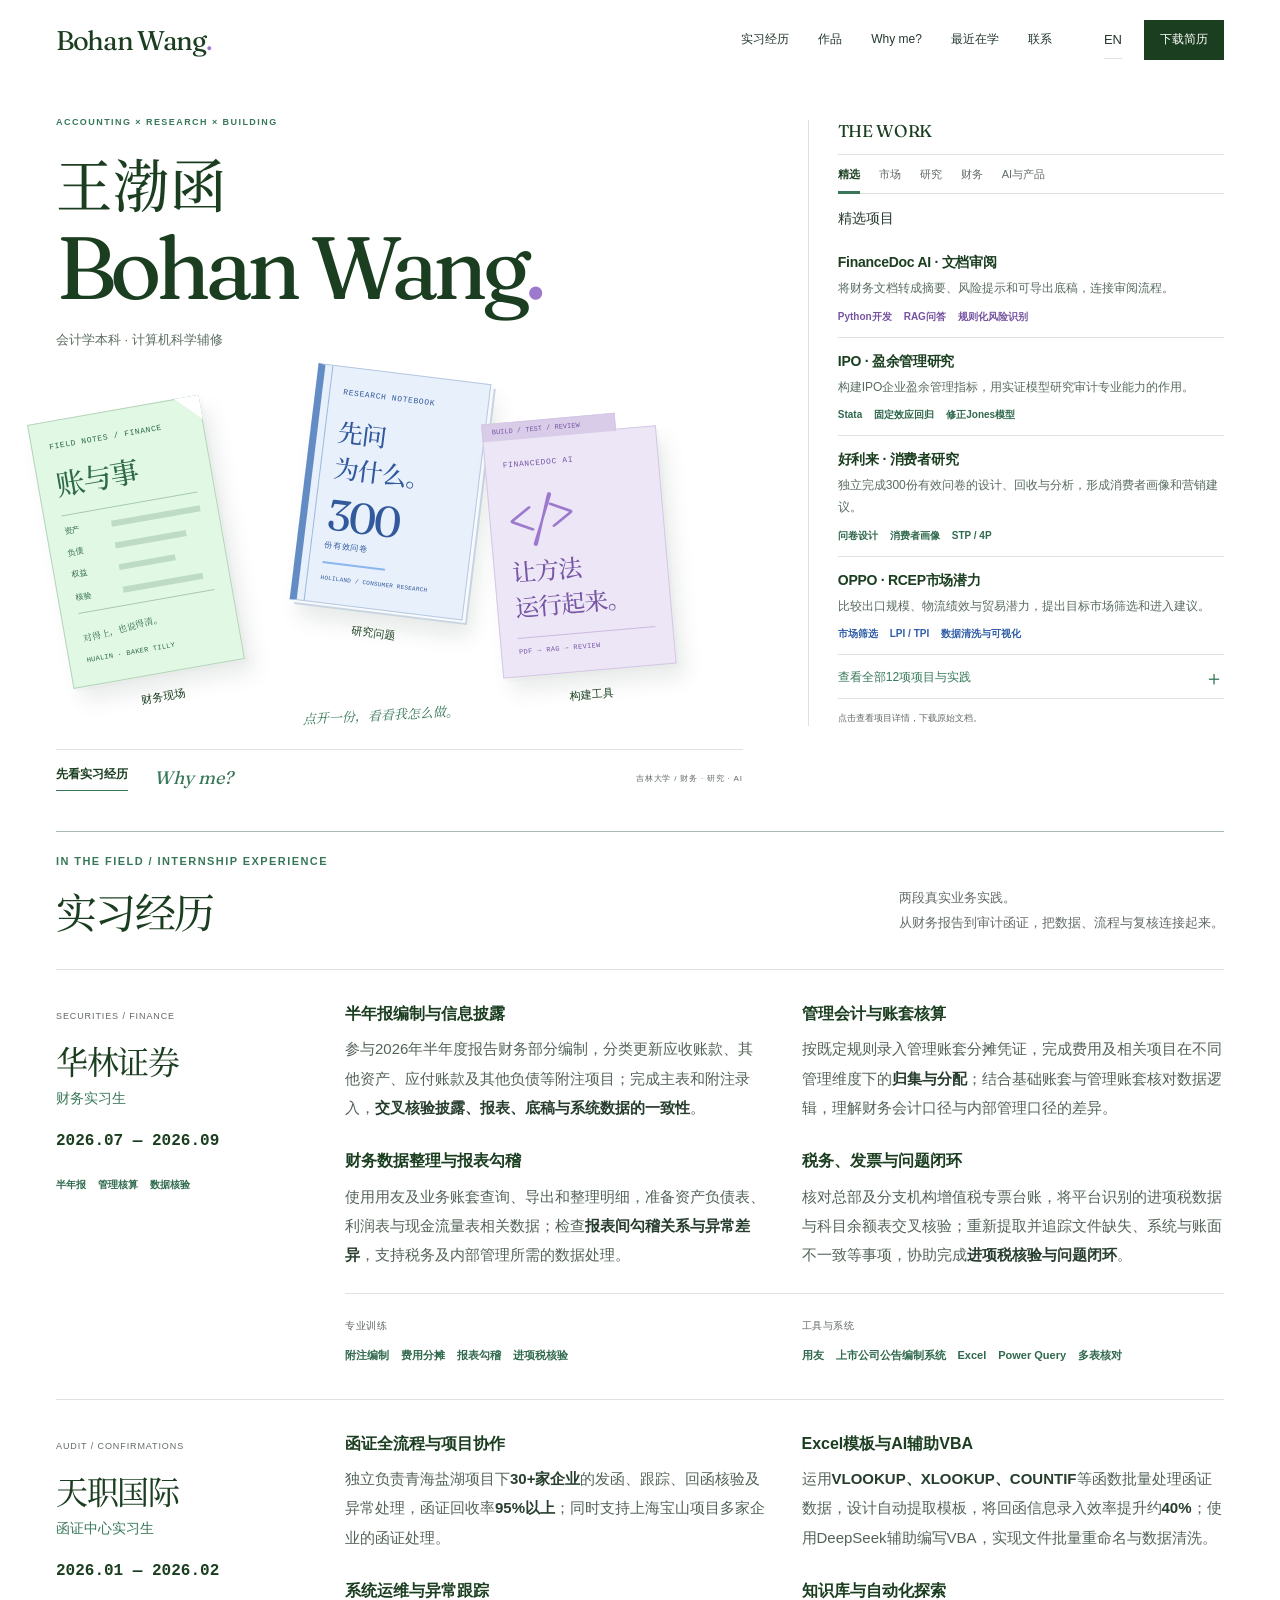
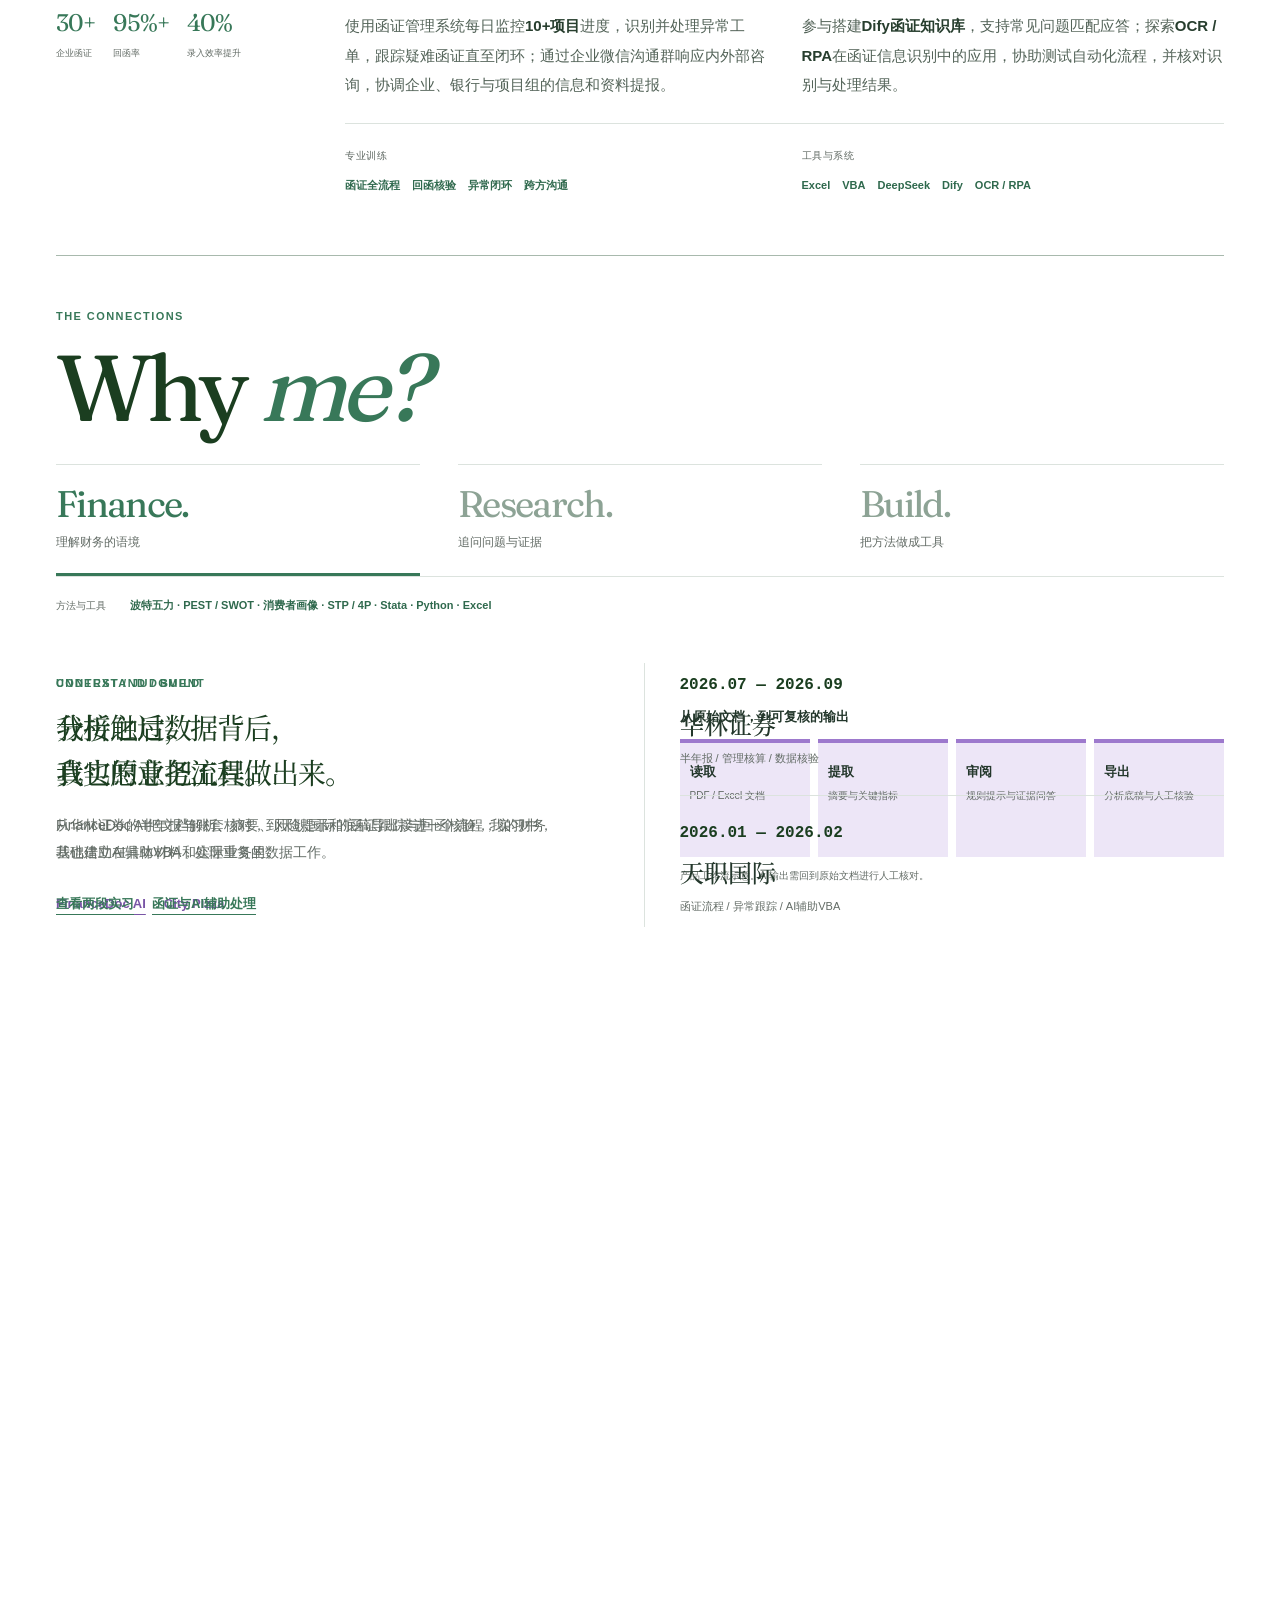
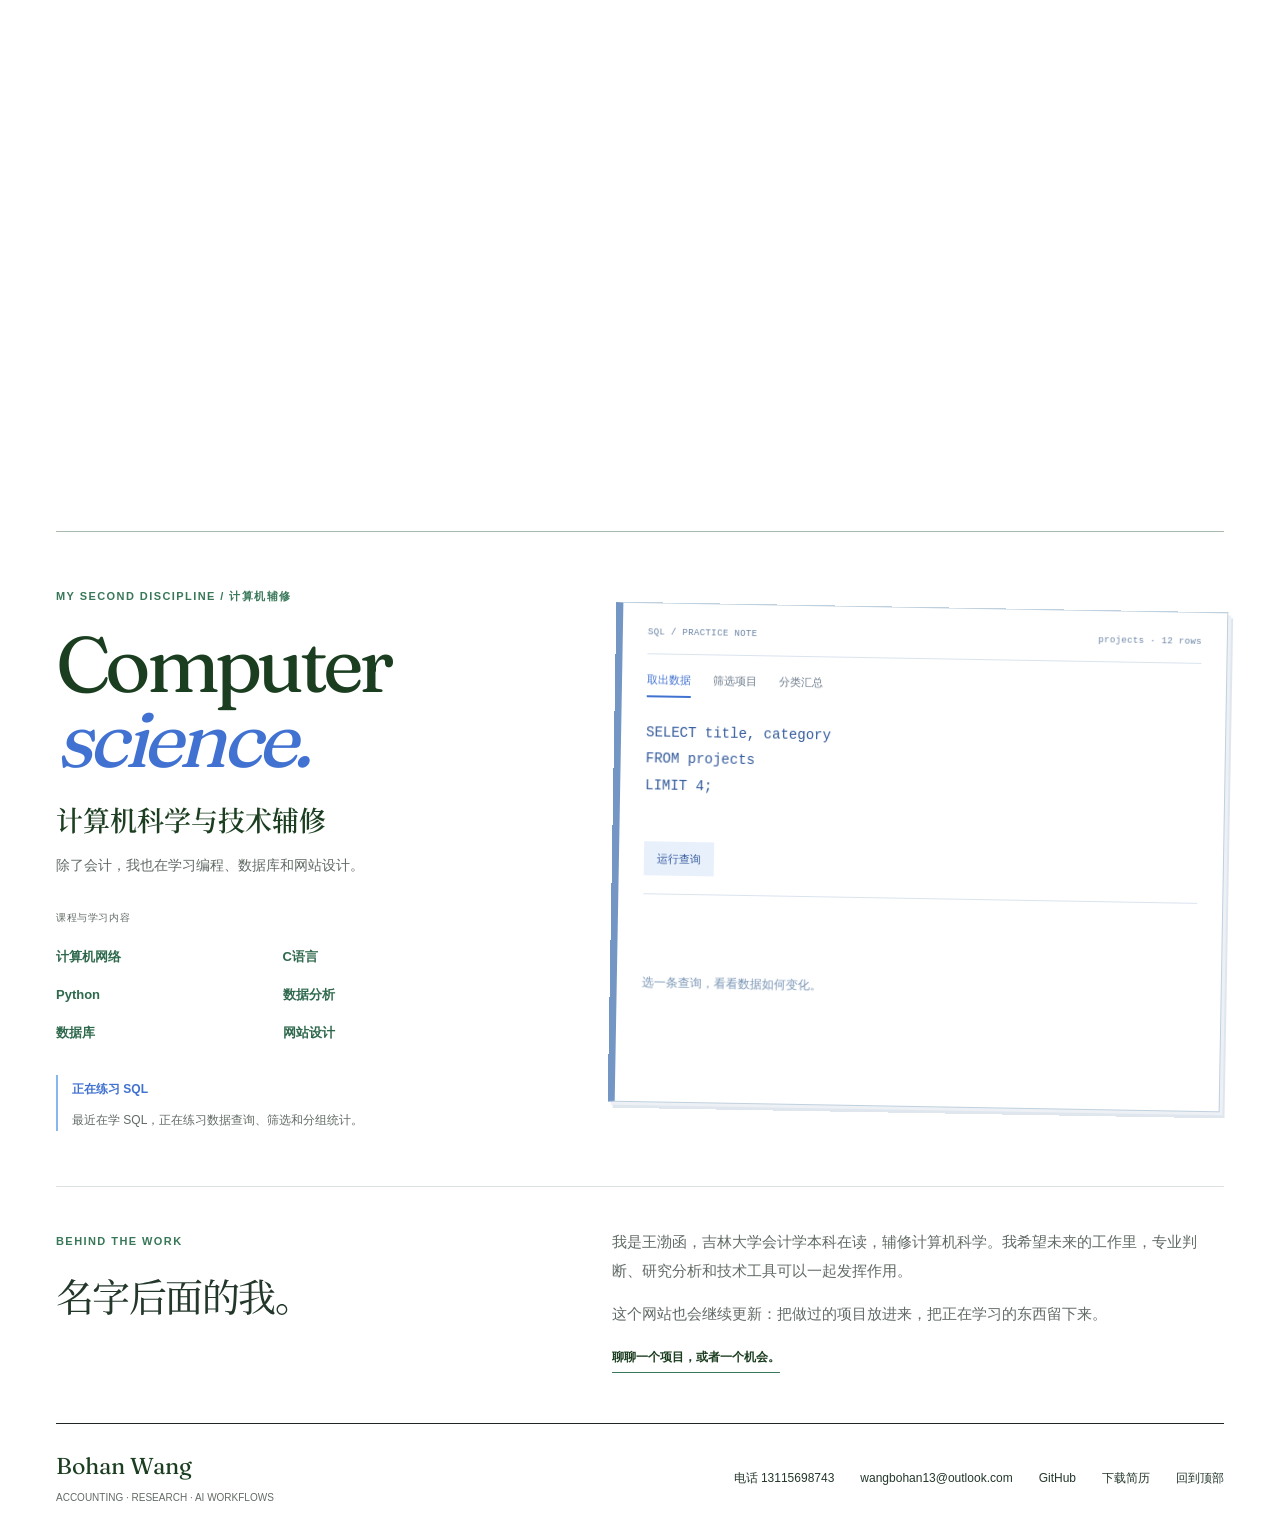
==== commit 7905afb4: "Publish redesigned bilingual portfolio and update README" ====
--- a/index.html
+++ b/index.html
@@ -1,188 +1,26 @@
 <!doctype html>
 <html lang="zh-CN">
-  <head>
-    <meta charset="UTF-8" />
-    <meta name="viewport" content="width=device-width, initial-scale=1, viewport-fit=cover" />
-    <meta name="theme-color" content="#e9ecf7" />
-    <meta name="description" content="王渤函的个人作品集：会计、审计、商业研究与 AI 工作流。" />
-    <title>王渤函 · Bohan Wang — Portfolio</title>
-    <link rel="icon" href="data:image/svg+xml,%3Csvg xmlns='http://www.w3.org/2000/svg' viewBox='0 0 64 64'%3E%3Crect width='64' height='64' fill='%233548c8'/%3E%3Ctext x='9' y='43' font-size='28' fill='%23fbfaf6'%3EBW%3C/text%3E%3C/svg%3E" />
-    <link rel="preload" href="assets/SourceHanSerifCN-VF.woff2" as="font" type="font/woff2" crossorigin />
-    <link rel="stylesheet" href="styles.css?v=7" />
-    <link rel="stylesheet" href="refinement.css?v=9" />
-    <script defer src="assets/lenis.min.js"></script>
-    <script defer src="app.js?v=7"></script>
-    <script defer src="downloads.js?v=9"></script>
-    <script defer src="i18n.js?v=8"></script>
-  </head>
-  <body>
-    <a class="skip-link" href="#main">跳到主要内容</a>
-    <div class="scroll-progress" aria-hidden="true"><i></i></div>
-
-    <header class="site-header">
-      <a class="wordmark" href="#home" aria-label="返回首页"><span>王渤函</span><b>/ BW</b></a>
-      <nav aria-label="主要导航">
-        <a href="#experience">经历</a><a href="#projects">项目</a><a href="#ai-lab">AI Lab</a><a href="#contact">联系</a>
-      </nav>
-      <div class="header-actions">
-        <button class="language-toggle" type="button" aria-label="Switch to English">EN</button>
-        <a class="cv-link" href="assets/Bohan-Wang-CV-CN.pdf" download>下载简历 <span>↓</span></a>
-      </div>
-    </header>
-
-    <main id="main">
-      <section class="opening" id="home" data-chapter="开场">
-        <div class="opening-stage">
-          <div class="opening-meta opening-meta-left">OPEN TO OPPORTUNITIES</div>
-          <div class="opening-meta opening-meta-right">ACCOUNTING × AI<br />CHANGCHUN / SHANGHAI</div>
-          <div class="hero-copy">
-            <h1 aria-label="王渤函 Bohan Wang"><span class="hero-cn">王渤函</span><span class="hero-en">BOHAN WANG</span></h1>
-            <div class="hero-bottom">
-              <p>会计学 · 计算机科学 · AI 工作流</p>
-              <div class="hero-links"><a href="#projects">查看项目 ↘</a><a href="assets/Bohan-Wang-CV-CN.pdf" download>DOWNLOAD CV ↓</a></div>
-            </div>
-          </div>
-          <div class="hero-composition" aria-hidden="true">
-            <div class="stage-portal"><span>观察 / 分析 / 构建</span><b>W</b><small>ACCOUNTING · COMPUTING · RESEARCH</small></div>
-            <div class="stage-block block-coral"></div><div class="stage-block block-mint"></div><div class="stage-block block-violet"></div>
-            <div class="artifact artifact-ledger"><span>LEDGER / INPUT</span><i></i><i></i><i></i><i></i><i></i></div>
-            <div class="artifact artifact-note"><span>RESEARCH NOTE</span><strong>from material<br />to judgment</strong></div>
-            <div class="focus-ring"></div>
-          </div>
-          <div class="opening-timeline" aria-hidden="true"><span>OPENING FRAME</span><i><b></b></i><span>SCROLL TO PLAY</span></div>
-        </div>
-      </section>
-
-      <section class="manifesto" id="about" data-chapter="方法">
-        <div class="shell manifesto-grid">
-          <p class="section-kicker">MY WORKING METHOD</p>
-          <div class="manifesto-copy"><p>把材料摊开，找到关系，留下真正重要的部分。</p><p class="manifesto-accent">我处理的不只是数字，<br />而是数字如何成为判断。</p></div>
-          <div class="education-note"><span>吉林大学 · 2023—2028</span><strong>会计学本科</strong><p>辅修计算机科学，以财务与审计为基础，延伸至实证研究、业务分析和 AI-assisted workflow。</p></div>
-        </div>
-        <div class="method-rail" aria-label="工作方法"><span>原始材料</span><i></i><span>结构化</span><i></i><span>交叉核验</span><i></i><span>形成判断</span></div>
-      </section>
-
-      <section class="experience" id="experience" data-chapter="经历">
-        <div class="experience-heading shell">
-          <p class="section-kicker">EXPERIENCE / TWO SCENES</p><h2>真实业务现场</h2><p>不是一条履历时间轴，而是两次把复杂流程变得可追踪的实践。</p>
-        </div>
-        <div class="experience-reel">
-          <div class="experience-playhead" aria-hidden="true"><i></i></div>
-          <article class="experience-scene" data-accent="coral">
-            <time datetime="2026-07">2026.07<br />— 09</time>
-            <div class="experience-main">
-              <p class="scene-label">FINANCIAL REPORTING / BROKERAGE</p><h3>华林证券</h3><p class="role">财务实习生</p>
-              <div class="experience-lines"><p><b>半年报</b> 参与财务部分编制、主表与附注录入，交叉核验披露数据、底稿与系统数据。</p><p><b>管理核算</b> 完成管理账套分摊凭证录入，理解财务会计口径与内部管理口径的差异。</p><p><b>报表核对</b> 使用用友及业务账套整理多源数据，核验三大报表勾稽关系与异常差异。</p><p><b>税务闭环</b> 核对增值税专票台账、进项税数据和科目余额，追踪缺失与不一致事项。</p></div>
-              <p class="skill-line"><span>TOOLS /</span> 用友 · 上市公司底稿编制系统 · Excel 高级函数 · 数据透视表 · Power Query · 多表匹配</p>
-            </div>
-            <div class="scene-mark" aria-hidden="true">对账<br />勾稽<br />复核</div>
-          </article>
-          <article class="experience-scene" data-accent="mint">
-            <time datetime="2026-01">2026.01<br />— 02</time>
-            <div class="experience-main">
-              <p class="scene-label">AUDIT CONFIRMATION / OPERATIONS</p><h3>天职国际</h3><p class="role">函证中心实习生</p>
-              <div class="experience-lines"><p><b>全周期</b> 独立负责青海盐湖项目下 30+ 家企业函证，覆盖发函、跟踪、回函核验与异常处理。</p><p><b>结果</b> 函证回收率达到 95% 以上，同时支持上海宝山项目多家企业函证处理。</p><p><b>效率</b> 设计 Excel 自动化提取模板，将回函信息录入效率提升约 40%。</p><p><b>自动化</b> 用 DeepSeek 辅助编写 VBA，参与 Dify 知识库、OCR 与 RPA 流程探索。</p></div>
-              <p class="skill-line"><span>TOOLS /</span> 函证流程 · 回函核验 · Excel · VBA · DeepSeek · Dify · OCR / RPA</p>
-            </div>
-            <div class="scene-mark" aria-hidden="true">发函<br />跟踪<br />闭环</div>
-          </article>
-        </div>
-      </section>
-
-      <section class="projects" id="projects" data-chapter="项目">
-        <header class="projects-heading shell"><p class="section-kicker">SELECTED WORK / FULL TRACKLIST</p><h2>项目不是卡片，<br />而是一组可以播放的证据。</h2><p>向下滚动，左侧主视觉会跟随当前项目重新剪辑。点击项目可展开 Problem → Method → Output → Value。</p></header>
-        <div class="project-browser shell">
-          <aside class="project-screen" aria-live="polite">
-            <div class="screen-meta"><span>NOW PLAYING</span><b data-preview-category>AI × FINANCE</b></div>
-            <div class="screen-visual visual-flow" data-preview-visual><span class="visual-code" data-preview-code>DOCUMENT → REVIEW</span><div class="visual-words" data-preview-words><i>UPLOAD</i><i>EXTRACT</i><i>CHECK</i></div><strong data-preview-title>FinanceDoc AI</strong></div>
-            <div class="screen-progress" aria-hidden="true"><i></i></div>
-          </aside>
-          <div class="project-tracks">
-
-            <article class="project-track is-active" tabindex="0" data-project data-color="cobalt" data-visual="flow" data-category="AI × FINANCE" data-code="DOCUMENT → REVIEW" data-words="UPLOAD|EXTRACT|CHECK">
-              <header><span>AI × Finance</span><h3>FinanceDoc AI｜财务文档智能分析与风险审阅系统</h3></header><p>支持文档上传、表格解析、财务摘要、规则化风险识别、RAG 问答、多 Agent 审阅和底稿导出。</p>
-              <button class="details-toggle" type="button" aria-expanded="false">展开项目逻辑 <span>＋</span></button>
-              <div class="project-detail"><dl><div><dt>Problem</dt><dd>财务文档、审计报告和尽调材料信息密度高，人工初筛耗时。</dd></div><div><dt>Method</dt><dd>Streamlit + DeepSeek API + RAG + 规则识别。</dd></div><div><dt>Output</dt><dd>财务摘要、风险审阅、证据片段和分析底稿。</dd></div><div><dt>Value</dt><dd>把数据录入、风险审阅和底稿生成流程产品化。</dd></div></dl><p class="tools">Python · Streamlit · Pandas · Plotly · PyPDF2 · openpyxl · DeepSeek API · RAG · Multi-Agent</p><div class="project-links"><a href="https://github.com/starer1333/financedoc-ai" target="_blank" rel="noopener">GitHub ↗</a><a href="https://financedoc-ai.streamlit.app/" target="_blank" rel="noopener">Live Demo ↗</a></div></div>
-            </article>
-
-            <article class="project-track" tabindex="0" data-project data-color="coral" data-visual="audit" data-category="AUDIT × OPERATIONS" data-code="SEND → TRACE → CLOSE" data-words="30+ 企业|95%+ 回收|40% 效率">
-              <header><span>Audit & Accounting</span><h3>审计函证流程与 AI 辅助数据处理</h3></header><p>在真实函证业务中连接企业、银行与项目组，把重复的数据处理拆成可以追踪和优化的流程。</p>
-              <button class="details-toggle" type="button" aria-expanded="false">展开项目逻辑 <span>＋</span></button>
-              <div class="project-detail"><dl><div><dt>Problem</dt><dd>大量重复数据整理、状态跟踪和异常核验工作。</dd></div><div><dt>Method</dt><dd>Excel 高级函数、数据透视表、VBA 与 AI 工具。</dd></div><div><dt>Output</dt><dd>进度统计、自动提取模板、批量重命名脚本和知识库探索。</dd></div><div><dt>Value</dt><dd>提升流程透明度，帮助项目团队更快定位异常事项。</dd></div></dl><p class="tools">Excel · VBA · DeepSeek · Dify · RPA / OCR</p></div>
-            </article>
-
-            <article class="project-track" tabindex="0" data-project data-color="mint" data-visual="model" data-category="AUDIT RESEARCH" data-code="SAMPLE → MODEL → TEST" data-words="2011—2024|AbsDA|2SLS">
-              <header><span>Audit Research</span><h3>IPO 企业应计盈余管理研究</h3></header><p>以 2011—2024 年 A 股 IPO 公司为样本，研究审计师行业专长能否抑制应计盈余管理。</p>
-              <button class="details-toggle" type="button" aria-expanded="false">展开项目逻辑 <span>＋</span></button>
-              <div class="project-detail"><dl><div><dt>Problem</dt><dd>IPO 企业可能存在美化上市业绩和应计盈余管理动机。</dd></div><div><dt>Method</dt><dd>修正 Jones 模型测度 AbsDA，构建审计师行业专长变量。</dd></div><div><dt>Output</dt><dd>固定效应回归、工具变量、机制检验与论文写作。</dd></div><div><dt>Value</dt><dd>解释审计供给能力对 IPO 盈余质量的治理作用。</dd></div></dl><p class="tools">CSMAR · Stata · Modified Jones · Fixed Effects · IV</p><div class="project-links"><a href="assets/IPO-Earnings-Management-Research.pdf" target="_blank">查看论文 ↗</a></div></div>
-            </article>
-
-            <article class="project-track" tabindex="0" data-project data-color="violet" data-visual="text" data-category="AI × GOVERNANCE" data-code="TEXT → VARIABLE → EVIDENCE" data-words="MD&A|词典构建|面板回归">
-              <header><span>AI × Governance</span><h3>AGI 引入对公司治理效果的影响研究</h3></header><p>把年报中的 AI 战略文本转化为可检验变量，分析其与盈余管理、信息披露及治理效果的关系。</p>
-              <button class="details-toggle" type="button" aria-expanded="false">展开项目逻辑 <span>＋</span></button>
-              <div class="project-detail"><dl><div><dt>Problem</dt><dd>AI / AGI 是否能缓解管理层信息优势并改善公司治理。</dd></div><div><dt>Method</dt><dd>基于 MD&A 构建 AGI 关键词词典并匹配治理变量。</dd></div><div><dt>Output</dt><dd>技术路线、变量设计、面板回归框架和答辩材料。</dd></div><div><dt>Value</dt><dd>把战略文本转化为企业层面的可检验研究变量。</dd></div></dl><p class="tools">Python · Text Mining · Stata · CSMAR · Wind · CNRDS</p><div class="project-links"><a href="assets/AGI-Corporate-Governance-Research.pdf" target="_blank">查看材料 ↗</a></div></div>
-            </article>
-
-            <article class="project-track" tabindex="0" data-project data-color="pink" data-visual="signal" data-category="QUANTITATIVE RESEARCH" data-code="SIGNAL → FORECAST" data-words="BDI / BCI / BPI|MIC|DA-MTS + LSTM">
-              <header><span>AI × Finance</span><h3>干散货运价预测与可解释性分析</h3></header><p>整合航运、金融和大宗商品时间序列，分析运价波动、变量关系与突发事件影响。</p>
-              <button class="details-toggle" type="button" aria-expanded="false">展开项目逻辑 <span>＋</span></button>
-              <div class="project-detail"><dl><div><dt>Problem</dt><dd>传统模型难以同时捕捉航运价格的长期趋势与短期冲击。</dd></div><div><dt>Method</dt><dd>MIC 筛选变量，结合 Transformer-based DA-MTS 与 LSTM 残差修正。</dd></div><div><dt>Output</dt><dd>变量清洗、相关性分析、误差对比和异常事件标注。</dd></div><div><dt>Value</dt><dd>展示复杂金融时间序列处理与模型解释能力。</dd></div></dl><p class="tools">Python · Time Series · MIC · Transformer · LSTM · Excel</p></div>
-            </article>
-
-            <article class="project-track" tabindex="0" data-project data-color="cobalt" data-visual="strategy" data-category="STRATEGY × FINANCE" data-code="MARGIN → PRESSURE → OPTION" data-words="Annual Report|Profit Bridge|DuPont">
-              <header><span>Business Research</span><h3>大众汽车集团行业研究与战略财务分析</h3></header><p>拆解传统车企在电动化和软件定义汽车时代的利润质量、中国市场压力与转型瓶颈。</p>
-              <button class="details-toggle" type="button" aria-expanded="false">展开项目逻辑 <span>＋</span></button>
-              <div class="project-detail"><dl><div><dt>Problem</dt><dd>收入横盘、利润率下滑与软件转型压力同时出现。</dd></div><div><dt>Method</dt><dd>拆解价值池迁移、财务表现、竞争格局和软件平台瓶颈。</dd></div><div><dt>Output</dt><dd>战略财务分析 deck、核心结论页和利润率修复建议。</dd></div><div><dt>Value</dt><dd>把复杂行业变化转化为可讨论的战略财务判断。</dd></div></dl><p class="tools">Annual Report · Profit Bridge · DuPont · Competition Analysis · PPT</p></div>
-            </article>
-
-            <article class="project-track" tabindex="0" data-project data-color="coral" data-visual="market" data-category="IPO × BUSINESS" data-code="ASSET → TRAFFIC → VALUE" data-words="文旅 IP|演艺|索道">
-              <header><span>Business Research</span><h3>陕西文旅 IPO 商业分析</h3></header><p>分析行业增长、核心资产壁垒、演艺与索道业务模型以及盈利质量。</p>
-              <button class="details-toggle" type="button" aria-expanded="false">展开项目逻辑 <span>＋</span></button>
-              <div class="project-detail"><dl><div><dt>Problem</dt><dd>如何判断文旅公司的 IPO 商业价值和资产壁垒。</dd></div><div><dt>Method</dt><dd>拆解行业增长、西安流量、文化 IP 和核心业务。</dd></div><div><dt>Output</dt><dd>IPO 商业分析 deck、资产分析和盈利质量判断。</dd></div><div><dt>Value</dt><dd>呈现流量、资产与资本市场叙事之间的关系。</dd></div></dl><p class="tools">Prospectus · Business Model · Financial Analysis · PPT</p></div>
-            </article>
-
-            <article class="project-track" tabindex="0" data-project data-color="pink" data-visual="brand" data-category="BRAND STRATEGY" data-code="ATTENTION → FATIGUE → VALUE" data-words="PEST / SWOT|STP|4P">
-              <header><span>Marketing Research</span><h3>好利来营销策划案</h3></header><p>围绕品牌年轻化、IP 联名、消费者行为与 4P，研究流量如何沉淀为品牌资产。</p>
-              <button class="details-toggle" type="button" aria-expanded="false">展开项目逻辑 <span>＋</span></button>
-              <div class="project-detail"><dl><div><dt>Problem</dt><dd>高频 IP 联名带来流量，也可能形成审美疲劳。</dd></div><div><dt>Method</dt><dd>PEST、SWOT、STP、4P 与消费者行为分析。</dd></div><div><dt>Output</dt><dd>营销策划报告、消费者分析与品牌策略建议。</dd></div><div><dt>Value</dt><dd>把品牌热度问题转化为可落地的优化路径。</dd></div></dl><p class="tools">PEST · SWOT · STP · 4P · Consumer Analysis</p></div>
-            </article>
-
-            <article class="project-track" tabindex="0" data-project data-color="mint" data-visual="map" data-category="INTERNATIONAL TRADE" data-code="SCREEN → PRIORITIZE → ENTER" data-words="RCEP|LPI|TPI">
-              <header><span>Business Research</span><h3>OPPO RCEP 智能手机市场开拓策划案</h3></header><p>结合出口数据、物流效率和贸易潜力，构建目标市场筛选与差异化进入框架。</p>
-              <button class="details-toggle" type="button" aria-expanded="false">展开项目逻辑 <span>＋</span></button>
-              <div class="project-detail"><dl><div><dt>Problem</dt><dd>RCEP 市场需求、物流效率、通关与竞争压力差异明显。</dd></div><div><dt>Method</dt><dd>出口数据、LPI、TPI 与目标市场分级。</dd></div><div><dt>Output</dt><dd>市场筛选、目标定位、物流优先级与进入建议。</dd></div><div><dt>Value</dt><dd>展示国际贸易数据分析和咨询式策略输出。</dd></div></dl><p class="tools">Excel · LPI · TPI · International Trade · Market Sizing</p></div>
-            </article>
-
-            <article class="project-track" tabindex="0" data-project data-color="violet" data-visual="network" data-category="DIGITAL HEALTH" data-code="SEARCH → CONNECT → SERVE" data-words="AI 搜索|知识图谱|患者服务">
-              <header><span>Industry Research</span><h3>百度健康行业研究框架与战略分析</h3></header><p>从政策、商业模式、竞争对标和经营压力判断互联网医疗平台的业务边界与差异化路径。</p>
-              <button class="details-toggle" type="button" aria-expanded="false">展开项目逻辑 <span>＋</span></button>
-              <div class="project-detail"><dl><div><dt>Problem</dt><dd>百度健康不适合简单复制重履约医药零售模式。</dd></div><div><dt>Method</dt><dd>政策、商业模式、竞争、财务与国际案例分析。</dd></div><div><dt>Output</dt><dd>平台定位、业务边界、变现路径和战略建议。</dd></div><div><dt>Value</dt><dd>判断 AI 搜索和患者服务编排的差异化机会。</dd></div></dl><p class="tools">行业研究 · 商业模式 · 竞争对标 · 财务分析 · 政策分析</p></div>
-            </article>
-
-            <article class="project-track" tabindex="0" data-project data-color="cobalt" data-visual="control" data-category="INTERNAL CONTROL" data-code="PROCESS → RISK → CONTROL" data-words="流程|风险|控制">
-              <header><span>Audit & Accounting</span><h3>长飞光纤内部控制分析</h3></header><p>结合制造业业务流程、财务指标和内部控制框架识别风险，形成分析与展示材料。</p>
-              <button class="details-toggle" type="button" aria-expanded="false">展开项目逻辑 <span>＋</span></button>
-              <div class="project-detail"><dl><div><dt>Problem</dt><dd>复杂业务流程中的控制有效性会影响财务质量。</dd></div><div><dt>Method</dt><dd>结合内部控制框架、财务指标和业务流程。</dd></div><div><dt>Output</dt><dd>内部控制分析材料与风险识别结论。</dd></div><div><dt>Value</dt><dd>展示会计审计基础、流程分析和风险识别能力。</dd></div></dl><p class="tools">Internal Control · Financial Analysis · Excel · PPT</p></div>
-            </article>
-
-            <article class="project-track" tabindex="0" data-project data-color="coral" data-visual="product" data-category="PRODUCT × CODING" data-code="ORDER → MANAGE → SHIP" data-words="用户端|商家端|订单流">
-              <header><span>Product & Coding</span><h3>City Pizza 微信点餐小程序</h3></header><p>用 AI-assisted coding 把点餐业务流程转化为用户端原型和商家后台管理模块。</p>
-              <button class="details-toggle" type="button" aria-expanded="false">展开项目逻辑 <span>＋</span></button>
-              <div class="project-detail"><dl><div><dt>Problem</dt><dd>小型餐饮门店需要可配置的商品与订单管理工具。</dd></div><div><dt>Method</dt><dd>设计点餐路径、商品规格逻辑与后台管理模块。</dd></div><div><dt>Output</dt><dd>小程序原型、商家后台页面和代码仓库。</dd></div><div><dt>Value</dt><dd>展示从业务流程到产品原型的开发能力。</dd></div></dl><p class="tools">WeChat Mini Program · JavaScript · WXML · WXSS</p><div class="project-links"><a href="https://github.com/starer1333/CSPS-mini-program" target="_blank" rel="noopener">GitHub ↗</a></div></div>
-            </article>
-          </div>
-        </div>
-      </section>
-
-      <section class="ai-lab" id="ai-lab" data-chapter="AI Lab">
-        <div class="signal-stage shell"><p class="section-kicker">AI LAB / EVERYDAY PRACTICE</p><h2>我日常如何使用 AI</h2><div class="signal-chain"><div><span>THINK</span><strong>把问题问清楚</strong><p>使用 ChatGPT、Claude、DeepSeek 拆解问题，在提问时补充背景、约束和期待的输出。</p></div><i></i><div><span>BUILD</span><strong>让重复工作少一点</strong><p>借助 AI 编写、解释和修改 VBA 与代码，从小样本测试开始，再检查处理结果。</p></div><i></i><div><span>EXPLORE</span><strong>把工具接进流程</strong><p>探索 Dify 知识库、OCR 和 RPA，尝试把资料查找、信息提取与后续处理连接起来。</p></div><i></i><div><span>CHECK</span><strong>回到原始材料</strong><p>核对引用、数字和运行结果；不确定的地方继续查证，再决定哪些内容可以采用。</p></div></div></div>
-      </section>
-
-      <section class="closing" id="contact" data-chapter="联系">
-        <div class="shell closing-grid"><div><p class="section-kicker">END CREDITS / NEXT CONVERSATION</p><h2>欢迎继续了解<br />我的工作。</h2></div><div class="contact-links"><a href="mailto:wangbohan13@outlook.com"><span>Email</span><b>wangbohan13@outlook.com ↗</b></a><a href="https://github.com/starer1333" target="_blank" rel="noopener"><span>GitHub</span><b>starer1333 ↗</b></a><a href="assets/Bohan-Wang-CV-CN.pdf" download><span>Resume</span><b>下载中文简历 ↓</b></a></div></div>
-        <div class="credit-marquee" aria-label="补充经历与能力"><div class="credit-roll"><div class="credit-group"><span>校二等奖学金</span><span>CET-6 517</span><span>IELTS 6.0 / Reading 7.0</span><span>学生组织团队与活动统筹</span><span>会计 × 研究 × AI Workflow</span></div><div class="credit-group" aria-hidden="true"><span>校二等奖学金</span><span>CET-6 517</span><span>IELTS 6.0 / Reading 7.0</span><span>学生组织团队与活动统筹</span><span>会计 × 研究 × AI Workflow</span></div></div></div>
-        <footer><span>王渤函 / BOHAN WANG</span><span>PORTFOLIO 2026</span></footer>
-      </section>
-    </main>
-  </body>
+<head>
+  <meta charset="utf-8">
+  <meta name="viewport" content="width=device-width,initial-scale=1">
+  <meta name="theme-color" content="#ffffff">
+  <meta name="description" content="王渤函的项目与研究：会计、商业研究、消费者洞察与 AI 工作流。">
+  <title>王渤函 — 研究与实践</title>
+  <link rel="icon" href="data:image/svg+xml,%3Csvg xmlns='http://www.w3.org/2000/svg' viewBox='0 0 64 64'%3E%3Crect width='64' height='64' fill='%231b3e20'/%3E%3Ctext x='8' y='43' fill='white' font-family='Georgia' font-size='28'%3EBW%3C/text%3E%3C/svg%3E">
+  <link rel="stylesheet" href="research-preview.css">
+  <link rel="stylesheet" href="personal-home.css?rev=review10">
+  <script defer src="research-data.js"></script>
+  <script defer src="project-evidence.js"></script>
+  <script defer src="internship-experience.js"></script>
+  <script defer src="assets/alasql-4.21.0.min.js"></script>
+  <script defer src="personal-home.js?rev=review10"></script>
+  <script defer src="research-preview.js?rev=review10"></script>
+</head>
+<body>
+  <a class="skip" href="#main">Skip to content / 跳至内容</a>
+  <header class="masthead" id="top"></header>
+  <main id="main"></main>
+  <footer id="footer"></footer>
+  <noscript>请启用 JavaScript 以浏览项目目录。简历：<a href="assets/Bohan-Wang-CV-CN.pdf">中文 PDF</a> / <a href="assets/Bohan-Wang-CV-EN.pdf">English PDF</a></noscript>
+</body>
 </html>
--- a/research-preview.css
+++ b/research-preview.css
@@ -0,0 +1,14 @@
+/* Palette sampled from the BCG exhibit supplied by the user, not inferred brand tokens. */
+:root{--white:#fff;--ink:#202622;--muted:#626b65;--green:#387859;--deep:#1b3e20;--bright:#55bd6a;--mint:#e1f8e5;--soft-green:#d9f1e0;--blue:#4172d1;--soft-blue:#e8f0fc;--purple:#9d79cd;--soft-purple:#ede6f7;--line:#dce3de;--sans:"Trebuchet MS",Arial,"Microsoft YaHei","PingFang SC",sans-serif;--serif:Georgia,"Times New Roman",serif;--max:1400px}
+*{box-sizing:border-box}html{scroll-behavior:smooth;scroll-padding-top:100px}body{margin:0;background:var(--white);color:var(--ink);font-family:var(--sans);font-size:16px;line-height:1.65;-webkit-font-smoothing:antialiased}a{color:inherit;text-decoration:none}button{font:inherit;color:inherit;cursor:pointer}button,a{-webkit-tap-highlight-color:transparent}button{border:0;background:none}a:focus-visible,button:focus-visible,summary:focus-visible{outline:3px solid var(--blue);outline-offset:5px}button:disabled{cursor:default}::selection{background:var(--soft-green);color:var(--deep)}.wrap{width:min(var(--max),calc(100% - 112px));margin-inline:auto}.skip{position:fixed;top:-90px;left:16px;z-index:50;background:var(--deep);color:#fff;padding:12px}.skip:focus{top:12px}.masthead{position:sticky;top:0;z-index:20;background:#fffffff5;border-bottom:1px solid var(--line)}.head-inner{height:80px;display:flex;align-items:center;justify-content:space-between;gap:24px}.brand{display:flex;align-items:center;gap:14px}.brand-mark{font:700 31px/.9 var(--serif);letter-spacing:-3px;color:var(--deep);padding-right:15px;border-right:1px solid #b7c3bb}.brand-name{font-size:17px;font-weight:700;letter-spacing:.035em}.brand-name small{display:block;font:10px/1.4 var(--sans);letter-spacing:.14em;font-weight:400}.head-nav{display:flex;gap:29px;align-items:center;margin-left:auto;margin-right:28px}.head-nav a{font-size:14px}.head-nav a:hover{color:var(--green)}.head-actions{display:flex;gap:22px;align-items:center}.lang-switch{font-size:13px;padding:8px 0;border-bottom:1px solid var(--line)}.cv-button{display:inline-flex;align-items:center;justify-content:space-between;gap:25px;background:var(--deep);color:white;padding:10px 19px;font-size:14px;font-weight:700;white-space:nowrap}.cv-button:hover{background:var(--green)}.arrow{display:inline-block;transition:transform .22s}.link-arrow:hover .arrow,.index-link:hover .arrow{transform:translate(3px,-3px)}.eyebrow{font-size:11px;letter-spacing:.13em;font-weight:700;color:var(--green);text-transform:uppercase;line-height:1.4}.intro{display:flex;justify-content:space-between;align-items:flex-end;gap:32px;padding-top:33px;padding-bottom:27px}.intro h1{font-size:37px;line-height:1.25;letter-spacing:-.045em;margin:7px 0 0;font-weight:600}.intro h1 em{font:400 42px/1 var(--serif);color:var(--green);margin-left:10px;letter-spacing:-.035em}.intro-note{max-width:365px;font-size:13px;color:var(--muted);margin:0 0 3px}.intro-note strong{color:var(--ink);font-weight:400;display:block;margin-bottom:4px}.work-toolbar{border-block:1px solid var(--line);display:flex;align-items:center;justify-content:space-between;gap:20px;min-height:53px}.filters{display:flex;gap:28px;align-self:stretch}.filter{position:relative;white-space:nowrap;font-size:13px;padding:14px 0;color:var(--muted)}.filter.active{color:var(--deep);font-weight:700}.filter.active::after{content:'';position:absolute;bottom:-1px;left:0;right:0;height:3px;background:var(--green)}.filter:hover{color:var(--green)}.work-count{font-size:11px;letter-spacing:.08em;color:var(--muted);white-space:nowrap}.project-stage{display:grid;grid-template-columns:minmax(0,1.42fr) minmax(320px,1fr);gap:48px;padding-top:26px;padding-bottom:37px;align-items:stretch}.feature{position:relative;min-width:0;display:flex;flex-direction:column}.feature-nav{display:flex;align-items:center;gap:23px;margin-bottom:20px}.feature-tab{font-size:11px;padding:0 0 6px;color:var(--muted);border-bottom:1px solid transparent}.feature-tab.active{color:var(--deep);font-weight:700;border-color:var(--deep)}.feature-topline{display:flex;justify-content:space-between;align-items:center;gap:20px}.feature-category{font-size:11px;letter-spacing:.1em;color:var(--green);font-weight:700;text-transform:uppercase}.feature-year{font-size:11px;color:var(--muted)}.feature h2{font-size:35px;font-weight:500;line-height:1.42;letter-spacing:-.045em;margin:10px 0 13px;color:var(--deep);max-width:740px}.feature-summary{font-size:14px;color:var(--muted);margin:0;max-width:620px;line-height:1.8}.feature-figure{margin:21px 0 0;border-block:1px solid var(--line);padding:18px 0 11px}.figure-top{display:flex;gap:16px;align-items:center;justify-content:space-between;margin-bottom:12px}.figure-title{font-size:13px;font-weight:700}.sample-tag{font-size:11px;color:var(--muted);white-space:nowrap}.metric-chart{display:grid;gap:12px}.chart-row{text-align:left;display:grid;grid-template-columns:143px 1fr 57px;gap:16px;align-items:center;padding:0;width:100%;border-radius:0}.chart-label{font-size:12px;line-height:1.5}.bar-track{height:31px;background:var(--pale);position:relative}.bar-fill{height:100%;width:var(--value);background:var(--color);transform-origin:left;animation:grow .8s cubic-bezier(.2,.7,.3,1) both;animation-delay:var(--delay,0s)}.chart-row:hover .bar-fill,.chart-row:focus-visible .bar-fill{filter:brightness(.92)}.chart-value{font:700 27px/1 var(--sans);letter-spacing:-.06em;color:var(--color)}.chart-footnote{font-size:10px;line-height:1.6;color:var(--muted);margin:11px 0 0}.chart-insight{font-size:12px;color:var(--deep);line-height:1.7;margin:12px 0 0;min-height:22px}.feature-bottom{display:flex;align-items:center;justify-content:space-between;gap:24px;margin-top:auto;padding-top:19px}.text-link{font-size:13px;display:inline-flex;align-items:center;gap:29px;font-weight:700;border-bottom:1px solid var(--green);padding-bottom:5px;color:var(--deep)}.feature-bottom .feature-meta{font-size:11px;color:var(--muted)}.project-index{border-left:1px solid var(--line);padding-left:31px;min-width:0}.index-heading{display:flex;justify-content:space-between;align-items:baseline;gap:16px;padding-bottom:11px;border-bottom:1px solid var(--ink)}.index-heading h2{font-size:17px;line-height:1.5;margin:0;font-weight:600}.index-heading span{font-size:10px;color:var(--muted);letter-spacing:.08em}.index-list{margin:0;padding:0;list-style:none}.index-link{display:grid;grid-template-columns:5px minmax(0,1fr) 20px;gap:13px;align-items:center;border-bottom:1px solid var(--line);padding:10px 0;line-height:1.5;transition:background .2s,padding .2s}.index-link:hover{background:#f7faf7;padding-left:9px;padding-right:7px}.index-color{height:18px;width:3px;background:var(--item-color)}.index-title{font-size:13px}.index-link .arrow{font-size:17px;color:var(--muted)}.index-note{font-size:10px;color:var(--muted);margin:13px 0 0;line-height:1.6}.index-empty{padding:24px 0}.section-divider{border-top:1px solid var(--ink)}.section-header{display:flex;justify-content:space-between;align-items:end;gap:24px;padding-top:36px;padding-bottom:25px}.section-header h2{font-size:29px;letter-spacing:-.035em;font-weight:500;margin:5px 0 0;line-height:1.4}.section-header p{font-size:13px;color:var(--muted);max-width:410px;margin:0}.readings{display:grid;grid-template-columns:repeat(3,1fr);gap:34px;padding-bottom:42px}.reading{display:block;min-width:0}.reading-graphic{height:175px;background:var(--pale);position:relative;padding:24px;overflow:hidden;display:flex;align-items:center;justify-content:center;color:var(--item-color)}.reading h3{font-size:19px;font-weight:500;line-height:1.55;letter-spacing:-.02em;margin:13px 0 7px}.reading p{font-size:13px;color:var(--muted);line-height:1.8;margin:0}.reading .eyebrow{display:block;margin-top:18px;font-size:10px}.reading:hover h3{color:var(--green)}.reading-graphic .large-stat{font:400 78px/.9 var(--serif);letter-spacing:-.07em}.large-stat small{display:block;font:11px/1.5 var(--sans);letter-spacing:.04em;margin-top:11px}.mini-bars{position:absolute;right:25px;bottom:24px;display:flex;gap:7px;align-items:end;height:90px}.mini-bars i{width:17px;background:currentColor;opacity:.4}.mini-bars i:nth-child(1){height:47%}.mini-bars i:nth-child(2){height:70%}.mini-bars i:nth-child(3){height:100%;opacity:.9}.matrix-art{width:100%;height:100%;position:relative;border-left:1px solid #4172d14d;border-bottom:1px solid #4172d14d}.matrix-art::before,.matrix-art::after{content:'';position:absolute;background:#4172d126}.matrix-art::before{width:100%;height:1px;top:50%}.matrix-art::after{height:100%;width:1px;left:50%}.matrix-art i{position:absolute;width:12px;height:12px;background:var(--blue);border-radius:50%}.matrix-art span{position:absolute;right:0;top:0;font:italic 26px var(--serif);color:var(--blue)}.flow-mini{display:flex;align-items:center;justify-content:center;gap:10px;width:100%}.flow-mini span{display:grid;place-items:center;width:65px;height:75px;background:white;border-top:3px solid var(--purple);font-size:12px}.flow-mini i{font-style:normal;font-size:20px}.experience-grid{display:grid;grid-template-columns:1fr 1fr;gap:52px;padding-bottom:42px}.experience-item{display:grid;grid-template-columns:95px 1fr;gap:22px}.experience-date{font-size:12px;color:var(--muted);padding-top:6px}.experience-item h3{font-size:24px;font-weight:500;letter-spacing:-.04em;line-height:1.3;margin:0 0 5px}.experience-role{font-size:13px;color:var(--green);margin:0 0 15px}.experience-item ul{margin:0;padding-left:17px;font-size:14px;line-height:1.85;color:#49534c}.experience-tools{font-size:11px;color:var(--muted);padding-top:15px;border-top:1px solid var(--line);margin:18px 0 0;line-height:1.8}.about-section{display:grid;grid-template-columns:1fr 1fr;gap:60px;padding-block:36px 45px}.about-section h2{font:400 45px/1.15 var(--serif);letter-spacing:-.04em;margin:5px 0 0;color:var(--deep)}.about-copy p{font-size:15px;line-height:1.95;margin:0 0 15px}.about-tags{font-size:12px;color:var(--green);line-height:2}.footer-inner{border-top:1px solid var(--ink);padding-block:28px 34px;display:flex;justify-content:space-between;align-items:center;gap:24px}.footer-name{font:400 23px var(--serif);color:var(--deep)}.footer-links{display:flex;flex-wrap:wrap;gap:26px;font-size:12px}.footer-meta{font-size:10px;color:var(--muted);margin-top:7px}.flow-figure{width:100%;height:164px;display:block}.flow-figure text{font-family:var(--sans);font-size:12px;fill:var(--ink)}.flow-figure .svg-label{font-size:10px;fill:var(--muted)}.workflow-steps{display:grid;grid-template-columns:repeat(4,1fr);gap:12px;margin:10px 0}.workflow-step{border-top:4px solid var(--purple);padding:15px 10px;background:var(--soft-purple);min-height:96px}.workflow-step b{font-size:13px;display:block;margin-bottom:6px}.workflow-step small{font-size:10px;color:var(--muted);line-height:1.5;display:block}.detail-breadcrumb{display:flex;justify-content:space-between;gap:20px;padding-block:25px;font-size:12px;color:var(--muted)}.detail-breadcrumb a{color:var(--green)}.detail-hero{display:grid;grid-template-columns:minmax(0,1fr) 260px;gap:60px;border-bottom:1px solid var(--ink);padding:13px 0 34px}.detail-title{font-size:44px;line-height:1.38;letter-spacing:-.04em;font-weight:500;color:var(--deep);margin:13px 0 20px;max-width:950px}.detail-deck{font-size:18px;color:var(--muted);line-height:1.85;margin:0;max-width:850px}.detail-meta{border-top:3px solid var(--item-color);padding-top:17px;align-self:start}.detail-meta dt{font-size:10px;letter-spacing:.1em;color:var(--muted);text-transform:uppercase;margin-top:17px}.detail-meta dt:first-child{margin-top:0}.detail-meta dd{font-size:13px;line-height:1.75;margin:6px 0 0}.resource-link{display:flex;justify-content:space-between;align-items:center;gap:12px;border-bottom:1px solid var(--line);padding:12px 0;color:var(--deep);font-size:12px;font-weight:700}.resource-link:hover{color:var(--blue)}.detail-layout{display:grid;grid-template-columns:178px minmax(0,1fr);gap:60px;padding-block:34px 50px}.contents{position:sticky;top:114px;align-self:start}.contents p{font-size:10px;letter-spacing:.1em;color:var(--muted);margin:0 0 15px}.contents a{display:block;font-size:12px;line-height:1.6;padding:8px 0;border-left:2px solid transparent;padding-left:12px;color:var(--muted)}.contents a.active{color:var(--green);border-color:var(--green);font-weight:700}.detail-content{min-width:0;max-width:1000px}.detail-section{scroll-margin-top:110px;padding-bottom:34px;margin-bottom:25px;border-bottom:1px solid var(--line)}.detail-section h2{font-size:28px;font-weight:500;letter-spacing:-.03em;margin:0 0 20px;line-height:1.45}.detail-section>p{font-size:17px;line-height:1.95;color:#445048;max-width:800px}.finding-grid{display:grid;grid-template-columns:repeat(3,1fr);gap:26px}.finding{border-top:3px solid var(--item-color);padding-top:17px}.finding h3{font-size:17px;margin:0 0 10px;font-weight:600;line-height:1.6}.finding p{font-size:14px;color:var(--muted);margin:0;line-height:1.85}.detail-chart{padding:28px;background:white;border:1px solid var(--line);margin:25px 0}.detail-chart .figure-title{font-size:19px;font-weight:500}.detail-chart .metric-chart{margin-top:25px;gap:22px}.detail-chart .chart-row{grid-template-columns:190px 1fr 70px}.detail-chart .bar-track{height:40px}.detail-chart .chart-value{font-size:33px}.detail-chart .chart-label{font-size:14px}.detail-chart .chart-footnote{font-size:11px;margin-top:22px}.detail-chart .flow-figure{height:220px}.detail-chart .workflow-step{padding:25px 15px}.detail-chart .workflow-step b{font-size:16px}.detail-chart .workflow-step small{font-size:12px}.chart-expand{font-size:11px;color:var(--green);text-decoration:underline;white-space:nowrap}.methods-pair{display:grid;grid-template-columns:1fr 1fr;gap:32px;margin-top:25px}.methods-pair div{border-top:1px solid var(--line);padding-top:20px}.methods-pair h3{font-size:13px;color:var(--green);margin:0 0 12px}.methods-pair p{font-size:15px;color:var(--muted);line-height:1.85;margin:0}.resource-block{background:#f6f9f7;padding:25px}.resource-block .resource-link{font-size:14px}.resource-note{font-size:12px;color:var(--muted);line-height:1.8}.related-grid{display:grid;grid-template-columns:1fr 1fr;gap:30px}.related-link{border-top:3px solid var(--item-color);padding:21px 0}.related-link h3{font-size:19px;line-height:1.6;font-weight:500;margin:7px 0 10px}.related-link>span{font-size:12px;color:var(--green)}.error-page{padding:70px 0}dialog.chart-dialog{width:min(1100px,calc(100% - 32px));max-height:90vh;border:0;padding:40px;color:var(--ink);overflow:auto}dialog::backdrop{background:#15251cd9}.dialog-close{display:block;margin:0 0 20px auto;font-size:13px;color:var(--green)}.chart-dialog .detail-chart{border:0;margin:0;padding:0}.dialog-heading{font-size:24px;font-weight:500;margin:0 0 20px}html[lang=en] .intro h1{font:400 54px/1.05 var(--serif);letter-spacing:-.045em}html[lang=en] .intro h1 em{font:inherit;color:var(--green);margin:0}html[lang=en] .feature h2{font:400 37px/1.15 var(--serif);letter-spacing:-.035em}html[lang=en] .index-title{font-size:12px}html[lang=en] .intro-note{max-width:380px}html[lang=en] .section-header h2,html[lang=en] .detail-section h2{font-family:var(--serif);font-size:34px;line-height:1.2}html[lang=en] .reading h3,html[lang=en] .related-link h3{font:400 26px/1.2 var(--serif);letter-spacing:-.025em}html[lang=en] .detail-title{font:400 clamp(40px,4.1vw,64px)/1.1 var(--serif);letter-spacing:-.045em}html[lang=en] .chart-label{font-size:11px}html[lang=en] .experience-item h3{font-family:var(--serif);font-size:29px}
+@keyframes grow{from{transform:scaleX(.03)}to{transform:scaleX(1)}}
+@media(min-width:1700px){.intro{padding-top:42px;padding-bottom:32px}.feature h2{font-size:42px}.feature-summary{font-size:16px}.project-stage{gap:65px}.index-link{padding-block:12px}.index-title{font-size:14px}.feature-figure{margin-top:27px;padding-top:23px}.bar-track{height:36px}.metric-chart{gap:18px}}
+@media(max-width:1200px){.wrap{width:calc(100% - 64px)}.project-stage{gap:28px;grid-template-columns:minmax(0,1.2fr) minmax(310px,1fr)}.project-index{padding-left:24px}.head-nav{gap:20px;margin-right:10px}.head-actions{gap:15px}.chart-row{grid-template-columns:122px 1fr 47px;gap:10px}.feature h2{font-size:31px}.intro-note{max-width:330px}.detail-layout{gap:32px;grid-template-columns:150px minmax(0,1fr)}.detail-hero{gap:32px}.experience-grid{gap:30px}.experience-item{grid-template-columns:77px 1fr;gap:15px}}
+@media(max-width:900px){.head-nav{display:none}.intro{align-items:flex-start}.intro h1{font-size:31px}.intro h1 em{display:block;font-size:30px;margin:8px 0 0}.intro-note{max-width:300px}.project-stage{grid-template-columns:minmax(0,1fr)}.feature{padding-bottom:12px}.project-index{border-left:0;padding-left:0}.index-list{display:grid;grid-template-columns:1fr 1fr;column-gap:28px}.index-link{min-height:55px}.index-note{font-size:11px}.feature h2{font-size:36px}.feature-figure{margin-block:20px}.chart-row{grid-template-columns:155px 1fr 60px}.readings{gap:24px}.reading-graphic{height:150px;padding:17px}.reading-graphic .large-stat{font-size:65px}.mini-bars{right:18px}.flow-mini{gap:5px}.flow-mini span{width:50px;font-size:10px}.flow-mini i{font-size:14px}.experience-grid{grid-template-columns:1fr}.detail-hero{grid-template-columns:1fr}.detail-meta{display:grid;grid-template-columns:1fr 1fr;gap:25px;margin:0}.detail-meta dt{margin-top:0}.detail-layout{grid-template-columns:1fr}.contents{position:relative;top:0;display:flex;gap:20px;flex-wrap:wrap;border-bottom:1px solid var(--line);padding-bottom:16px}.contents p{display:none}.contents a{border-left:0;border-bottom:2px solid transparent;padding:5px 0}.contents a.active{border-color:var(--green)}.detail-chart .chart-row{grid-template-columns:155px 1fr 60px}.about-section{gap:35px}.footer-inner{align-items:start}.footer-links{max-width:55%;justify-content:flex-end;gap:14px 20px}}
+@media(max-width:600px){.wrap{width:calc(100% - 36px)}.head-inner{height:68px;gap:12px}.brand{gap:9px}.brand-mark{font-size:26px;padding-right:11px}.brand-name{font-size:14px}.brand-name small{font-size:8px}.head-actions{gap:12px}.cv-button{font-size:11px;padding:9px 11px;gap:12px}.lang-switch{font-size:11px}.intro{display:block;padding-top:25px;padding-bottom:21px}.intro h1{font-size:33px}.intro h1 em{display:inline;font-size:33px;margin-left:8px}.intro-note{font-size:12px;margin-top:16px;max-width:100%}.intro-note strong{display:inline}.intro-note strong::after{content:' / '}.filters{gap:19px;overflow:auto}.work-toolbar{display:block}.work-count{display:none}.filter{font-size:12px;padding-block:13px}.project-stage{padding-top:22px;gap:24px}.feature-nav{gap:25px;margin-bottom:21px}.feature h2{font-size:30px;line-height:1.4}.feature-summary{font-size:13px}.feature-bottom{padding-top:5px}.feature-meta{max-width:50%;text-align:right}.figure-top{align-items:start}.figure-title{font-size:12px;max-width:72%}.sample-tag{font-size:10px}.chart-row{grid-template-columns:113px 1fr 46px;gap:9px}.chart-label{font-size:11px}.chart-value{font-size:24px}.bar-track{height:28px}.index-list{display:block}.index-link{min-height:47px;padding-block:12px}.index-title{font-size:14px}.section-header{padding-top:27px;display:block}.section-header h2{font-size:26px}.section-header p{margin-top:12px;font-size:12px}.readings{grid-template-columns:1fr;gap:26px}.reading{display:grid;grid-template-columns:115px 1fr;column-gap:18px}.reading-graphic{grid-row:1/4;height:150px;padding:13px}.reading .eyebrow{margin-top:0;font-size:9px}.reading h3{font-size:17px;margin:7px 0}.reading p{font-size:12px}.reading-graphic .large-stat{font-size:50px}.large-stat small{font-size:8px}.mini-bars{display:none}.matrix-art span{font-size:16px}.flow-mini{flex-direction:column;gap:4px}.flow-mini span{width:70px;height:28px;border-top-width:2px}.flow-mini i{display:none}.experience-item{grid-template-columns:66px 1fr;gap:15px}.experience-date{font-size:10px}.experience-item h3{font-size:23px}.experience-item ul{font-size:13px}.about-section{grid-template-columns:1fr;gap:22px;padding-block:27px}.about-section h2{font-size:37px}.about-copy p{font-size:14px}.footer-inner{display:block}.footer-links{max-width:none;justify-content:flex-start;margin-top:19px;font-size:11px;gap:14px}.detail-breadcrumb{font-size:10px;padding-block:22px}.detail-title{font-size:32px}.detail-deck{font-size:16px}.detail-hero{padding-top:4px}.detail-meta{grid-template-columns:1fr;gap:17px}.detail-layout{padding-top:20px;gap:25px}.contents{gap:15px}.contents a{font-size:11px}.detail-section h2{font-size:25px}.finding-grid{grid-template-columns:1fr;gap:20px}.finding{padding-top:13px}.finding h3{font-size:17px}.detail-section>p{font-size:15px}.detail-chart{padding:16px 12px;margin-inline:-4px}.detail-chart .figure-title{font-size:15px}.detail-chart .chart-row{grid-template-columns:101px 1fr 44px;gap:8px}.detail-chart .chart-label{font-size:11px}.detail-chart .bar-track{height:31px}.detail-chart .chart-value{font-size:24px}.detail-chart .chart-footnote{font-size:10px}.methods-pair{grid-template-columns:1fr;gap:24px}.related-grid{grid-template-columns:1fr}.resource-block{padding:20px}.workflow-steps{grid-template-columns:1fr 1fr}.workflow-step{min-height:88px}.detail-chart .workflow-step{padding:15px 10px}.detail-chart .workflow-step b{font-size:13px}.detail-chart .workflow-step small{font-size:11px}.flow-figure,.detail-chart .flow-figure{height:auto;aspect-ratio:600/180}dialog.chart-dialog{padding:20px}.dialog-heading{font-size:20px}html[lang=en] .intro h1{font-size:43px}html[lang=en] .feature h2{font-size:34px}html[lang=en] .index-title{font-size:13px}html[lang=en] .reading h3{font-size:21px}html[lang=en] .detail-title{font-size:39px}html[lang=en] .chart-label{font-size:10px}}
+.chart-value{color:var(--value-ink,var(--color))}.market-art{text-align:center;color:var(--blue)}.market-art>span{font:italic 43px/1.1 var(--serif);letter-spacing:-.045em;white-space:nowrap}.market-art i{font-size:28px;font-weight:400;opacity:.55;margin-inline:10px}.market-art small{display:block;font-size:9px;letter-spacing:.08em;margin-top:16px}.detail-meta .resource-link{font-size:13px}.detail-meta .resource-link small{font-size:10px}
+@media(min-width:901px){.index-link{padding-block:8px}}
+@media(min-width:1700px){.index-link{padding-block:8px}}
+@media(max-width:600px){html[lang=zh-CN] .intro h1 em{display:block;white-space:nowrap;margin:7px 0 0}.market-art>span{font-size:21px;white-space:normal}.market-art i{font-size:16px;margin-inline:2px}.market-art small{font-size:7px;margin-top:13px;line-height:1.8}}
+@media(prefers-reduced-motion:reduce){html{scroll-behavior:auto}*,*::before,*::after{animation:none!important;transition:none!important}}
+@media print{.masthead,.contents,.chart-expand,.head-actions,.feature-nav,.filters{display:none}body{font-size:11pt}.wrap{width:100%}.detail-layout{display:block}.detail-hero{grid-template-columns:1fr}.detail-section{break-inside:avoid}.detail-meta{display:block}.footer-inner{margin-top:20px}a{color:#000}}
--- a/personal-home.css
+++ b/personal-home.css
@@ -0,0 +1,294 @@
+@font-face{font-family:Fraunces;src:url('assets/Fraunces.woff2') format('woff2');font-weight:100 900;font-display:swap}
+@font-face{font-family:PersonalCN;src:url('assets/SourceHanSerifCN-VF.woff2') format('woff2');font-weight:200 900;font-display:swap}
+:root{--personal-serif:Fraunces,Georgia,serif;--personal-cn:PersonalCN,'Songti SC',serif}
+.personal-presentation{color:#23372b}
+.personal-presentation .masthead{border-bottom:0;background:#fffffff2}
+.personal-presentation .brand-mark{display:none}
+.personal-presentation .brand-name{font:550 27px/1 var(--personal-serif);letter-spacing:-.05em;color:var(--deep)}
+.signature-dot{color:var(--purple)}
+.personal-presentation .head-nav a{font-size:12px}
+.personal-presentation .cv-button{font-size:12px;padding:10px 16px;font-weight:400}
+.personal-presentation .footer-name{font-family:var(--personal-serif)}
+.personal-opening{display:grid;grid-template-columns:minmax(0,1.65fr) minmax(330px,1fr);gap:65px;padding:36px 0 40px;align-items:start}
+.personal-intro{min-width:0}
+.identity-top{display:flex;justify-content:space-between;align-items:center;gap:16px}
+.identity-top .eyebrow{font-size:9px;letter-spacing:.16em}
+.now-link{font-size:11px;color:var(--blue);border-bottom:1px dotted #8ab6f0;padding-bottom:3px;white-space:nowrap}
+.personal-name{margin:19px 0 16px;color:var(--deep);font-weight:500;letter-spacing:-.06em}
+.personal-name>[lang=zh-CN]{display:block;font:500 clamp(47px,4.4vw,68px)/1.25 var(--personal-cn);letter-spacing:.015em}
+.personal-name>[lang=en]{display:block;font:550 clamp(75px,6.9vw,108px)/.98 var(--personal-serif);letter-spacing:-.065em;margin-top:7px}
+.personal-name i{font-style:normal;color:var(--purple)}
+.personal-description{font-size:13px;color:#5b6e60;line-height:1.9;margin:0;max-width:600px}
+.object-workbench{height:318px;position:relative;max-width:820px;margin-top:19px;perspective:1100px}
+.work-object{position:absolute;width:clamp(152px,13.6vw,196px);color:var(--deep);transform:rotate(var(--tilt));transform-origin:50% 85%;transition:transform .45s cubic-bezier(.2,.8,.2,1);z-index:1}
+.finance-object{left:2%;top:35px;--tilt:-10deg}
+.research-object{left:34%;top:1px;--tilt:7deg}
+.build-object{left:65%;top:44px;--tilt:-5deg}
+.work-object:hover,.work-object:focus-visible{transform:translateY(-13px) rotate(0deg);z-index:4}
+.artifact-page{position:relative;display:block;min-height:220px;box-shadow:3px 4px 0 #d3d8d124,8px 15px 19px #28483219;transition:box-shadow .4s;padding:19px 17px;text-align:left}
+.work-object:hover .artifact-page{box-shadow:4px 6px 0 #d3d8d140,11px 22px 22px #28483226}
+.paper-top{font:8px/1.4 'Courier New',monospace;letter-spacing:.08em;display:block}
+.ledger-page{background:#e1f8e5;border:1px solid #b6d4bc;color:#2f6a47;padding-right:17px}
+.paper-corner{position:absolute;top:-1px;right:-1px;width:25px;height:25px;background:white;clip-path:polygon(0 0,100% 0,100% 100%)}
+.paper-corner::after{content:'';position:absolute;inset:0;background:#bcdcc5;clip-path:polygon(0 0,0 100%,100% 100%)}
+.ledger-heading{display:block;font:500 29px/1.1 var(--personal-cn);margin-top:16px;margin-bottom:16px;letter-spacing:-.05em}
+.ledger-table{display:grid;grid-template-columns:40px 1fr;gap:9px 8px;font-size:8px;border-block:1px solid #a9c9b2;padding-block:9px}
+.ledger-table i{height:6px;background:#bddbc5;margin-top:4px;position:relative}
+.ledger-table i:nth-of-type(2){width:80%}.ledger-table i:nth-of-type(3){width:63%}.ledger-table i:last-of-type{width:90%}
+.ledger-stamp{font-size:9px;display:block;transform:rotate(-5deg);padding:4px 0;margin-top:9px;font-family:var(--personal-cn)}
+.page-foot{display:block;font:7px/1.6 'Courier New',monospace;letter-spacing:.04em;margin-top:10px}
+.research-book{background:#e8f0fc;color:#31599b;border:1px solid #b7c9df;border-left:7px solid #638cc4;padding-left:21px;min-height:237px;box-shadow:3px 2px 0 #f7f9fd,5px 4px 0 #c8d4e1,10px 17px 20px #2848321c}
+.book-binding{position:absolute;left:7px;top:0;bottom:0;width:1px;background:#9db8db}
+.research-heading{font:500 25px/1.45 var(--personal-cn);display:block;margin:15px 0 8px;letter-spacing:-.035em}
+.research-number{display:block;font:500 43px/1 var(--personal-serif);letter-spacing:-.06em}
+.research-number>span{display:block;font:8px/1.6 var(--sans);letter-spacing:.1em;margin-top:4px}
+.research-underline{display:block;width:63px;height:2px;background:#8ab6f0;margin:10px 0}
+.research-book .page-foot{font-size:6px}
+.tool-folder{background:#ede6f7;color:#7757a5;border:1px solid #d4c7e4;min-height:215px;margin-top:17px;padding-top:20px}
+.folder-tab{position:absolute;top:-17px;left:-1px;min-width:78%;height:18px;background:#d9cce9;border:1px solid #d4c7e4;border-bottom:0;font:7px/17px 'Courier New',monospace;padding-left:9px}
+.code-mark{display:block;font:400 55px/1 var(--personal-serif);letter-spacing:-.13em;transform:rotate(-5deg);margin:18px 0 12px;color:#9d79cd}
+.tool-heading{font:500 24px/1.45 var(--personal-cn);display:block;letter-spacing:-.04em}
+.tool-chain{display:block;font:7px/1.5 'Courier New',monospace;letter-spacing:.05em;border-top:1px solid #cbb9de;margin-top:13px;padding-top:8px}
+.object-caption{display:flex;justify-content:center;align-items:center;gap:13px;text-align:center;font-size:11px;margin-top:14px}
+.workbench-scribble{position:absolute;left:36%;bottom:-3px;color:var(--green);font:italic 13px/1.4 var(--personal-cn);transform:rotate(-3deg);white-space:nowrap}
+.personal-intro-bottom{display:flex;justify-content:space-between;align-items:center;gap:20px;margin-top:28px;border-top:1px solid var(--line);padding-top:15px}
+.why-anchor{font:italic 21px/1 var(--personal-serif);display:inline-flex;gap:29px;align-items:center;color:var(--green)}
+.why-anchor>span{font:12px var(--sans)}
+.personal-intro-bottom>span{font-size:8px;letter-spacing:.1em;color:var(--muted)}
+.personal-catalog{border-left:1px solid var(--line);padding-left:29px;margin-top:4px;min-width:0}
+.catalog-kicker{display:flex;justify-content:space-between;align-items:center;font-size:9px;letter-spacing:.1em;color:var(--muted);margin-bottom:13px}
+.catalog-kicker>span:first-child{font:500 17px var(--personal-serif);letter-spacing:-.02em;color:var(--deep)}
+.personal-filters{gap:19px;display:flex;align-items:center;border-block:1px solid var(--line);margin-bottom:14px}
+.personal-filters .filter{padding:10px 0;font-size:11px}
+.personal-index .index-heading{border-bottom:0;padding-bottom:10px}
+.personal-index .index-heading h2{font-size:14px;font-weight:400}
+.personal-index .index-heading>span{font-size:8px}
+.personal-index .index-link{padding-block:9px;gap:11px}
+.personal-index .index-title{font-size:12px}
+.personal-index .index-color{height:15px;width:2px}
+.personal-index .index-note{font-size:9px}
+.personal-index .index-link:hover{background:var(--soft-green);padding-left:9px}
+.catalog-note{font-size:10px;color:var(--green);display:block;margin-top:20px;line-height:1.7}
+.why-section{border-top:1px solid #a8b9ad;padding-top:46px;padding-bottom:50px}
+.why-heading{display:flex;align-items:end;justify-content:space-between;gap:30px;margin-bottom:30px}
+.why-heading h2{font:500 clamp(67px,7.3vw,110px)/1 var(--personal-serif);letter-spacing:-.065em;margin:12px 0 0;color:var(--deep)}
+.why-heading h2 em{font-weight:400;color:var(--green)}
+.why-choices{display:grid;grid-template-columns:repeat(3,1fr);border-bottom:1px solid var(--line);gap:38px}
+.why-choice{text-align:left;position:relative;padding:20px 25px 20px 0;border-top:1px solid var(--line);border-bottom:3px solid transparent;transition:color .2s,border-color .2s}
+.why-choice.active{border-bottom-color:var(--green)}
+.why-choice:nth-child(2).active{border-bottom-color:var(--blue)}
+.why-choice:nth-child(3).active{border-bottom-color:var(--purple)}
+.why-choice strong{display:block;font:500 37px/1 var(--personal-serif);letter-spacing:-.045em;color:#8da395}
+.why-choice.active strong{color:var(--green)}
+.why-choice:nth-child(2).active strong{color:var(--blue)}
+.why-choice:nth-child(3).active strong{color:#8969b4}
+.why-choice>span{display:block;font-size:12px;margin-top:11px;color:var(--muted)}
+.why-evidence{display:grid;grid-template-columns:1fr 1.08fr;gap:50px;align-items:center;padding-top:38px;min-height:320px}
+.proof-copy h3{font:450 28px/1.6 var(--personal-cn);letter-spacing:-.04em;margin:10px 0 17px;color:var(--deep)}
+.proof-copy>p{font-size:14px;color:var(--muted);line-height:1.95;margin:0;max-width:500px}
+.proof-links{display:flex;gap:18px;flex-wrap:wrap;margin-top:22px}
+.proof-links a{font-size:12px;color:var(--green);border-bottom:1px solid #a0bba8;padding-bottom:3px}
+.proof-visual{margin:0;min-width:0}
+.proof-field{padding:10px 0 10px 35px;border-left:1px solid var(--line)}
+.proof-field article+article{margin-top:27px;padding-top:25px;border-top:1px solid var(--line)}
+.proof-field time{font:10px 'Courier New',monospace;display:block;color:var(--muted);margin-bottom:7px}
+.proof-field strong{font:500 24px/1.5 var(--personal-cn);display:block}
+.proof-field span{font-size:11px;color:var(--muted);display:block;margin-top:7px;line-height:1.8}
+.proof-chart{padding:23px;background:#f6fbf7}
+.proof-chart .chart-row{grid-template-columns:136px 1fr 49px;gap:12px}
+.proof-chart .bar-track{height:26px}
+.proof-chart .chart-value{font-size:25px}
+.proof-chart .chart-label{font-size:11px}
+.proof-workflow{border-left:1px solid var(--line);padding-left:35px}
+.proof-workflow .workflow-steps{gap:8px}
+.proof-workflow .workflow-step{padding:18px 10px;min-height:118px}
+.learning-section{padding:50px 0 55px;border-top:1px solid #a8b9ad;display:grid;grid-template-columns:.88fr 1.12fr;gap:75px;align-items:center}
+.learning-copy h2{font:500 clamp(63px,6.8vw,98px)/.95 var(--personal-serif);letter-spacing:-.06em;margin:19px 0 24px;color:var(--deep)}
+.learning-copy h2 em{font-weight:400;color:var(--blue)}
+.learning-copy h3{font:450 25px/1.5 var(--personal-cn);margin:0 0 12px}
+.learning-copy>p{font-size:14px;line-height:1.95;color:var(--muted);max-width:360px;margin:0 0 18px}
+.learning-note{font-size:10px;color:var(--muted);border-bottom:1px dotted #a6b4ac;padding-bottom:6px}
+.sql-notebook{border:1px solid #bfd0de;border-left:7px solid #7396c5;background:white;box-shadow:3px 3px 0 #edf1f6,5px 6px 0 #dfe6ed;transform:rotate(1deg);padding:23px 25px;min-width:0;transition:transform .4s}
+.sql-notebook:hover,.sql-notebook:focus-within{transform:rotate(0deg)}
+.notebook-top{display:flex;justify-content:space-between;gap:20px;align-items:center;font:9px/1.5 'Courier New',monospace;color:#6882a3;letter-spacing:.04em;border-bottom:1px solid #dae3ee;padding-bottom:13px}
+.sql-modes{display:flex;gap:22px;margin-top:16px}
+.sql-mode{font-size:11px;padding:0 0 7px;border-bottom:2px solid transparent;color:#6c7a8b}
+.sql-mode.active{color:var(--blue);border-color:var(--blue)}
+.sql-code{font:14px/1.9 'Courier New',monospace;color:#31599b;margin:22px 0;white-space:pre-wrap;overflow-wrap:anywhere;min-height:100px;tab-size:2}
+.sql-code code{font:inherit}
+.sql-actions{display:flex;gap:20px;align-items:center;padding-bottom:18px;border-bottom:1px solid #dae3ee}
+.sql-run{font-size:11px;padding:8px 13px;background:var(--soft-blue);color:#31599b;white-space:nowrap}
+.sql-run>span{margin-left:16px}
+.sql-run:hover{background:#d3e3f6}
+.sql-status{font-size:9px;line-height:1.6;color:var(--muted)}
+.sql-output{min-height:170px;margin-top:14px}
+.sql-empty{display:flex;align-items:center;gap:19px;min-height:150px;color:#7894b4}
+.sql-empty>span{font:40px var(--personal-serif)}
+.sql-empty p{font-size:12px;line-height:1.8;margin:0}
+.result-heading{display:flex;justify-content:space-between;font:9px/1.5 'Courier New',monospace;color:#6882a3;margin-bottom:8px}
+.sql-table-scroll{overflow-x:auto}
+.sql-table{width:100%;border-collapse:collapse;font-size:10px;text-align:left;table-layout:auto}
+.sql-table th{font:10px/1.6 'Courier New',monospace;color:#31599b;border-bottom:1px solid #bfd0de;padding:8px;font-weight:700}
+.sql-table td{border-bottom:1px solid #e5ebf2;padding:8px;line-height:1.6;color:#576a81;overflow-wrap:anywhere}
+.personal-home>#experience{padding-top:15px}
+.personal-home .section-header h2{font-family:var(--personal-cn);font-size:32px;line-height:1.5;font-weight:450}
+.personal-home .experience-item h3{font-family:var(--personal-cn);font-weight:450;font-size:26px}
+.personal-about{display:grid;grid-template-columns:.88fr 1.12fr;gap:75px;padding:40px 0 50px;border-top:1px solid var(--line)}
+.personal-about h2{font:450 38px/1.5 var(--personal-cn);letter-spacing:-.04em;margin:13px 0 0}
+.personal-about>div>p{font-size:15px;color:var(--muted);line-height:1.95;margin:0 0 14px}
+.personal-about .text-link{font-size:12px;margin-top:5px}
+.personal-presentation .detail-title{font-family:var(--personal-cn);font-weight:450}
+.personal-presentation .detail-section h2{font-family:var(--personal-cn);font-weight:450}
+html[lang=en] .personal-presentation .detail-title{font-family:var(--personal-serif);font-weight:500}
+html[lang=en] .personal-presentation .detail-section h2{font-family:var(--personal-serif)}
+html[lang=en] .ledger-heading{font-family:var(--personal-serif);font-size:27px}
+html[lang=en] .ledger-stamp{font:7px 'Courier New',monospace}
+html[lang=en] .research-heading,html[lang=en] .tool-heading{font-family:var(--personal-serif);font-size:25px;line-height:1.16}
+html[lang=en] .proof-copy h3{font:500 35px/1.2 var(--personal-serif);letter-spacing:-.03em}
+html[lang=en] .learning-copy h3{font:500 29px/1.2 var(--personal-serif)}
+html[lang=en] .personal-about h2{font:500 45px/1.2 var(--personal-serif)}
+html[lang=en] .personal-home .section-header h2,html[lang=en] .personal-home .experience-item h3,html[lang=en] .proof-field strong{font-family:var(--personal-serif)}
+html[lang=en] .personal-index .index-title{font-size:11px}
+@media(min-width:1700px){.personal-opening{gap:80px}.personal-catalog{padding-left:35px}.personal-index .index-title{font-size:13px}.personal-index .index-link{padding-block:10px}.personal-description{font-size:15px}.object-workbench{height:338px}.artifact-page{min-height:238px}.research-book{min-height:253px}.tool-folder{min-height:226px}.work-object{width:196px}.build-object{top:57px}.research-heading{font-size:27px}.tool-heading{font-size:26px}.personal-intro-bottom{margin-top:22px}}
+@media(max-width:1200px){.personal-opening{grid-template-columns:minmax(0,1.55fr) minmax(300px,1fr);gap:35px;padding-top:28px}.personal-catalog{padding-left:24px}.personal-filters{gap:13px}.identity-top{align-items:start}.identity-top .eyebrow{font-size:8px;max-width:230px;line-height:1.7}.work-object{width:152px}.artifact-page{padding:16px 13px;min-height:210px}.research-book{padding-left:20px;min-height:226px}.tool-folder{min-height:207px}.ledger-heading{font-size:26px}.research-heading{font-size:23px}.tool-heading{font-size:22px}.object-workbench{height:303px}.build-object{left:65%;top:45px}.personal-name>[lang=en]{font-size:76px}.personal-name>[lang=zh-CN]{font-size:49px}.workbench-scribble{font-size:11px;left:31%}.why-evidence{gap:35px}.learning-section,.personal-about{gap:45px}.proof-chart{padding:18px}.proof-chart .chart-row{grid-template-columns:120px 1fr 43px;gap:8px}.why-choice strong{font-size:33px}.sql-notebook{padding:20px}.head-nav{gap:21px}}
+@media(max-width:1000px) and (min-width:901px){.work-object{width:131px}.artifact-page{padding:14px 11px;min-height:195px}.research-book{min-height:211px;padding-left:17px}.tool-folder{min-height:196px}.research-heading{font-size:21px}.tool-heading{font-size:21px}.paper-top{font-size:6px}.ledger-stamp{font-size:7px}.personal-name>[lang=en]{font-size:65px}.personal-catalog{padding-left:18px}.personal-filters{gap:10px}.personal-index .index-title{font-size:11px}.personal-intro-bottom>span{font-size:7px}.personal-description{font-size:12px}.object-workbench{height:284px}.workbench-scribble{left:23%}.proof-chart .chart-row{grid-template-columns:100px 1fr 39px}.proof-chart .chart-label{font-size:10px}}
+@media(max-width:900px){.personal-opening{grid-template-columns:1fr;padding-top:25px;gap:40px}.personal-name>[lang=en]{font-size:100px}.personal-name>[lang=zh-CN]{font-size:59px}.identity-top .eyebrow{max-width:none;font-size:9px}.personal-description{font-size:14px}.object-workbench{height:338px;max-width:690px;margin:25px auto 0}.work-object{width:180px}.artifact-page{min-height:225px;padding:20px 17px}.research-book{min-height:244px;padding-left:24px}.tool-folder{min-height:225px}.research-heading{font-size:27px}.tool-heading{font-size:25px}.paper-top{font-size:8px}.personal-intro-bottom>span{font-size:9px}.workbench-scribble{font-size:13px;bottom:-4px;left:36%}.personal-catalog{border-left:0;padding-left:0}.personal-filters{gap:25px}.personal-filters .filter{font-size:12px}.personal-index .index-list{grid-template-columns:1fr 1fr;display:grid;gap:0 30px}.personal-index .index-link{min-height:44px}.personal-index .index-title,html[lang=en] .personal-index .index-title{font-size:12px}.catalog-note{font-size:12px;margin-top:15px}.why-heading h2{font-size:85px}.why-evidence{grid-template-columns:1fr;gap:28px;min-height:0}.proof-copy>p{max-width:650px}.proof-field{padding:20px 25px;background:#f5faf6;border-left:3px solid var(--green);display:grid;grid-template-columns:1fr 1fr;gap:27px}.proof-field article+article{border-top:0;border-left:1px solid var(--line);padding:0 0 0 25px;margin:0}.proof-copy h3 br{display:none}.proof-chart{max-width:650px}.proof-workflow{padding:0;border-left:0}.proof-chart .chart-row{grid-template-columns:160px 1fr 55px;gap:15px}.why-choice strong{font-size:32px}.learning-section{gap:30px;grid-template-columns:.8fr 1.2fr}.learning-copy h2{font-size:68px}.learning-copy>p{font-size:13px}.sql-notebook{padding:17px}.sql-code{font-size:12px}.sql-table{font-size:9px}.sql-actions{gap:12px;align-items:start;flex-direction:column}.sql-actions .sql-status{font-size:8px}.personal-about{gap:35px;grid-template-columns:.8fr 1.2fr}.personal-about h2{font-size:31px}}
+@media(max-width:600px){.personal-presentation .head-inner{height:72px}.personal-presentation .brand-name{font-size:24px}.personal-presentation .cv-button{font-size:11px;padding:9px 10px}.personal-opening{padding-top:16px;padding-bottom:29px}.identity-top{gap:10px}.identity-top .eyebrow{font-size:7px;max-width:170px;line-height:1.8}.now-link{font-size:9px}.personal-name{margin:18px 0 17px}.personal-name>[lang=zh-CN]{font-size:43px}.personal-name>[lang=en]{font-size:64px;margin-top:9px;white-space:nowrap}.personal-description{font-size:12px;line-height:1.95}.object-workbench{height:246px;margin-top:25px}.work-object{width:105px}.finance-object{left:0;top:22px;--tilt:-9deg}.research-object{left:34%;top:1px;--tilt:6deg}.build-object{left:68%;top:33px;--tilt:-6deg}.artifact-page{padding:12px 9px;min-height:157px;box-shadow:3px 3px 0 #d3d8d124,5px 9px 12px #28483219}.paper-top{font-size:5px}.ledger-heading{font-size:21px;margin:10px 0 9px}.ledger-table{font-size:6px;grid-template-columns:24px 1fr;gap:4px 5px;padding-block:5px}.ledger-table i{height:4px;margin-top:3px}.ledger-stamp{font-size:6px;margin-top:6px}.page-foot{font-size:4px;margin-top:7px}.paper-corner{width:17px;height:17px}.research-book{min-height:170px;padding-left:14px;border-left-width:5px;box-shadow:2px 2px 0 #f7f9fd,4px 3px 0 #c8d4e1,6px 11px 13px #2848321c}.research-heading{font-size:18px;line-height:1.5;margin:12px 0 6px}.research-number{font-size:33px}.research-number>span{font-size:5px}.research-underline{margin:7px 0;height:1px;width:45px}.research-book .page-foot{font-size:4px}.book-binding{left:4px}.tool-folder{min-height:155px;margin-top:12px;padding-top:13px}.folder-tab{top:-13px;height:14px;line-height:13px;font-size:4px;min-width:82%;padding-left:5px}.code-mark{font-size:36px;margin:13px 0 9px}.tool-heading{font-size:18px;line-height:1.45}.tool-chain{font-size:5px;margin-top:8px;padding-top:6px}.object-caption{font-size:9px;gap:5px;margin-top:12px}.object-caption .arrow{font-size:10px}.workbench-scribble{font-size:10px;left:22%;bottom:1px}.personal-intro-bottom{margin-top:14px;padding-top:14px}.why-anchor{font-size:21px;gap:18px}.personal-intro-bottom>span{font-size:6px;letter-spacing:.05em;max-width:58%;text-align:right}.personal-catalog{margin-top:0}.catalog-kicker{margin-bottom:10px}.personal-filters{gap:24px;justify-content:space-between}.personal-filters .filter{font-size:11px}.personal-index .index-list{display:block}.personal-index .index-title,html[lang=en] .personal-index .index-title{font-size:13px}.personal-index .index-link{min-height:43px;padding-block:10px}.personal-index .index-note{font-size:10px}.catalog-note{font-size:11px}.why-section{padding-top:30px;padding-bottom:33px}.why-heading{display:block;margin-bottom:19px}.why-heading h2{font-size:72px;margin-top:12px}.why-heading>p{margin-top:20px;font-size:12px}.why-choices{gap:15px}.why-choice{padding:17px 0 16px}.why-choice strong{font-size:25px}.why-choice>span{font-size:9px;line-height:1.7;margin-top:9px}.why-choice>i{display:none}.why-evidence{padding-top:25px;gap:24px}.proof-copy h3{font-size:24px;line-height:1.6}.proof-copy>p{font-size:13px}.proof-links{gap:17px;margin-top:18px}.proof-links a{font-size:11px}.proof-field{display:block;padding:21px}.proof-field article+article{border-left:0;border-top:1px solid var(--line);padding:18px 0 0;margin-top:18px}.proof-field strong{font-size:22px}.proof-field span{font-size:10px}.proof-chart{padding:15px 12px}.proof-chart .chart-row{grid-template-columns:104px 1fr 42px;gap:9px}.proof-chart .chart-label{font-size:10px}.proof-chart .chart-value{font-size:23px}.proof-chart .bar-track{height:25px}.proof-chart .figure-title{font-size:11px}.proof-chart .chart-footnote{font-size:9px}.proof-workflow .workflow-steps{grid-template-columns:1fr 1fr}.proof-workflow .workflow-step{min-height:85px;padding:15px}.learning-section{padding-block:32px 37px;grid-template-columns:1fr;gap:28px}.learning-copy h2{font-size:73px;margin:16px 0 22px}.learning-copy h2 br{display:none}.learning-copy h2 em::before{content:' '}.learning-copy h3{font-size:23px}.learning-copy>p{font-size:13px;max-width:100%}.learning-note{font-size:9px}.sql-notebook{padding:18px 16px;border-left-width:5px}.notebook-top{font-size:8px}.sql-code{font-size:12px;min-height:98px}.sql-table{font-size:9px}.sql-table td,.sql-table th{padding:7px 5px}.sql-actions{flex-direction:row;align-items:center}.sql-run{font-size:10px;padding:8px 9px}.sql-run>span{margin-left:7px}.sql-status{max-width:47%}.sql-output{min-height:155px}.personal-home .section-header h2{font-size:27px}.personal-home .experience-item h3{font-size:23px}.personal-about{grid-template-columns:1fr;gap:20px;padding-block:30px 35px}.personal-about h2{font-size:32px}.personal-about>div>p{font-size:13px}.personal-about .text-link{font-size:11px}html[lang=en] .personal-name>[lang=en]{font-size:62px}html[lang=en] .personal-description{font-size:12px}html[lang=en] .ledger-heading{font-size:18px}html[lang=en] .ledger-stamp{font-size:5px}html[lang=en] .research-heading,html[lang=en] .tool-heading{font-size:19px}html[lang=en] .proof-copy h3{font-size:29px}html[lang=en] .learning-copy h3{font-size:25px}html[lang=en] .personal-about h2{font-size:37px}}
+@media(max-width:360px){.work-object{width:96px}.personal-name>[lang=en],html[lang=en] .personal-name>[lang=en]{font-size:55px}.personal-presentation .brand-name{font-size:21px}.head-actions{gap:9px}.personal-filters{gap:17px}.object-workbench{height:239px}.paper-top{font-size:4px}.research-heading{font-size:17px}}
+/* Project entries communicate the problem and the demonstrated methods at a glance. */
+.personal-index .project-evidence-link{display:block;padding:13px 0;border-bottom:1px solid var(--line);transition:padding .2s,background .2s}
+.personal-index .project-evidence-link:hover{padding-left:9px;padding-right:9px;background:#f7faf8}
+.project-row-head{display:flex;justify-content:space-between;align-items:start;gap:15px}
+.personal-index .project-evidence-link .index-title{font-size:14px;line-height:1.5;font-weight:600;letter-spacing:-.02em;color:var(--deep)}
+.project-row-head>.arrow{font-size:16px;line-height:1.4;color:var(--item-color)}
+.project-brief{display:block;font-size:12px;line-height:1.8;color:#586b5f;margin-top:5px}
+.project-skills{display:flex;gap:6px 12px;flex-wrap:wrap;margin-top:9px;line-height:1.5}
+.project-skills>span{font-size:10px;font-weight:600;color:var(--item-color);border-bottom:1px solid var(--pale);padding-bottom:2px}
+.catalog-expand{display:flex;justify-content:space-between;align-items:center;gap:20px;width:100%;text-align:left;padding:13px 0 10px;color:var(--green);font-size:12px;border-bottom:1px solid var(--line)}
+.catalog-expand:hover{color:var(--blue)}
+.catalog-expand>span:last-child{font-size:20px;line-height:1}
+.personal-index .index-note{font-size:9px;margin-top:12px}
+.personal-catalog .catalog-note{margin-top:14px;font-size:10px}
+.opening-links{display:flex;align-items:center;gap:26px}
+.intro-internship-link{color:var(--green);font-size:12px}.intro-internship-link strong{font-weight:700;color:var(--deep)}.intro-internship-link:hover{text-decoration:underline;text-underline-offset:4px}
+.internship-anchor{font-size:12px;font-weight:700;color:var(--deep);display:inline-flex;align-items:center;gap:21px;border-bottom:1px solid var(--green);padding-bottom:5px}
+.opening-links .why-anchor{font-size:18px;gap:15px}
+.method-vocabulary{display:flex;gap:24px;padding:18px 0 0;align-items:baseline}
+.method-vocabulary>span{font-size:10px;color:var(--muted);white-space:nowrap}
+.method-vocabulary p{font-size:11px;color:var(--green);line-height:1.9;margin:0}
+.detail-capability-strip{margin-top:22px}
+.detail-capability-strip>span{font-size:10px;color:var(--muted);letter-spacing:.05em}
+.detail-capability-strip>p{display:flex;flex-wrap:wrap;gap:8px 18px;margin:9px 0 0}
+.detail-capability-strip strong{font-size:12px;color:var(--item-color);font-weight:600;border-bottom:1px solid var(--pale);padding-bottom:4px}
+/* Internships are the first substantial section after the opening. */
+.internship-section{border-top:1px solid #a8b9ad;padding:38px 0 27px;scroll-margin-top:95px}
+.internship-section-head{display:flex;justify-content:space-between;align-items:end;gap:45px;padding-bottom:29px}
+.internship-section-head h2{font:450 41px/1.4 var(--personal-cn);letter-spacing:-.04em;margin:9px 0 0;color:var(--deep)}
+.internship-section-head>p{font-size:13px;line-height:1.9;color:var(--muted);margin:0 0 4px;max-width:390px}
+.internship-entry{display:grid;grid-template-columns:240px minmax(0,1fr);gap:49px;border-top:1px solid var(--line);padding:31px 0 34px}
+.internship-sector{font-size:9px;letter-spacing:.1em;color:var(--muted)}
+.internship-identity h3{font:450 32px/1.4 var(--personal-cn);letter-spacing:-.04em;margin:11px 0 4px;color:var(--deep)}
+.internship-position{font-size:14px;line-height:1.7;color:var(--green);margin:0}
+.internship-date{display:block;font:13px/1.5 'Courier New',monospace;white-space:nowrap;letter-spacing:0;color:var(--muted);margin-top:18px}
+.internship-focus{display:flex;flex-wrap:wrap;gap:8px 12px;margin-top:23px;max-width:220px}
+.internship-focus>span{font-size:10px;border-bottom:1px solid #c8dacf;padding-bottom:3px;color:var(--green)}
+.internship-results{display:flex;gap:18px;flex-wrap:wrap;margin-top:25px}
+.internship-results>span{display:block}
+.internship-results strong{font:500 24px/1.15 var(--personal-serif);color:var(--green);letter-spacing:-.035em}
+.internship-results small{font-size:9px;line-height:1.6;color:var(--muted);display:block;margin-top:6px;max-width:84px}
+.internship-task-grid{display:grid;grid-template-columns:1fr 1fr;gap:26px 34px}
+.internship-task h4{font-size:16px;line-height:1.6;color:var(--deep);font-weight:700;margin:0 0 8px}
+.internship-task p{font-size:15px;line-height:1.95;color:#536358;margin:0}
+.internship-task p strong{font-weight:700;color:#273e2e}
+.internship-capabilities{display:grid;grid-template-columns:1fr 1fr;gap:34px;margin-top:24px;padding-top:17px;border-top:1px solid var(--line)}
+.skill-caption{font-size:10px;letter-spacing:.05em;color:var(--muted)}
+.internship-capabilities p{display:flex;gap:7px 12px;flex-wrap:wrap;font-size:11px;color:var(--green);line-height:1.7;margin:8px 0 0}
+.internship-capabilities p>span{border-bottom:1px solid #d9e6dd;padding-bottom:2px}
+html[lang=en] .internship-section-head h2{font:500 48px/1.1 var(--personal-serif);letter-spacing:-.045em}
+html[lang=en] .internship-identity h3{font:500 31px/1.15 var(--personal-serif);letter-spacing:-.035em;margin-top:14px;margin-bottom:12px}
+html[lang=en] .personal-index .project-evidence-link .index-title{font-size:13px}
+html[lang=en] .project-brief{font-size:11px;line-height:1.75}
+html[lang=en] .project-skills>span{font-size:9px}
+@media(min-width:1700px){.personal-index .project-evidence-link{padding-block:14px}.project-brief{font-size:13px}.personal-index .project-evidence-link .index-title{font-size:15px}.project-skills>span{font-size:11px}.internship-task p{font-size:15px}.internship-task h4{font-size:16px}.internship-entry{grid-template-columns:260px minmax(0,1fr);gap:60px}}
+@media(max-width:1200px){.internship-entry{grid-template-columns:200px minmax(0,1fr);gap:32px}.internship-task-grid{gap:24px}.internship-task p{font-size:13px}.internship-task h4{font-size:14px}.internship-identity h3{font-size:28px}.internship-results{gap:13px}.internship-results strong{font-size:22px}.internship-capabilities{gap:24px}.personal-index .project-evidence-link{padding-block:11px}.project-brief{font-size:11px}.project-skills{gap:5px 9px;margin-top:7px}.project-skills>span{font-size:9px}.personal-index .project-evidence-link .index-title{font-size:13px}.opening-links{gap:19px}.internship-anchor{font-size:11px;gap:12px}.opening-links .why-anchor{font-size:17px}.personal-intro-bottom>span{max-width:36%;text-align:right}}
+@media(max-width:900px){.internship-section-head h2{font-size:36px}.internship-section-head>p{font-size:12px;max-width:315px}.internship-entry{grid-template-columns:1fr;gap:25px}.internship-identity{position:relative;padding-right:180px}.internship-identity h3{font-size:30px;margin-top:10px}.internship-date{position:absolute;right:0;top:0;margin-top:0;font-size:12px}.internship-focus,.internship-results{max-width:100%;margin-top:16px}.internship-results{gap:25px}.internship-results small{display:inline;margin-left:8px;max-width:none}.internship-task p{font-size:14px}.internship-task h4{font-size:15px}.internship-task-grid{gap:25px 30px}.personal-index .project-evidence-list{gap:0 28px}.personal-index .project-evidence-link{padding-block:15px}.personal-index .project-evidence-link .index-title,html[lang=en] .personal-index .project-evidence-link .index-title{font-size:14px}.project-brief,html[lang=en] .project-brief{font-size:12px}.project-skills>span,html[lang=en] .project-skills>span{font-size:10px}.personal-intro-bottom>span{max-width:none}.method-vocabulary{gap:15px}}
+@media(max-width:600px){.personal-index .project-evidence-link{padding-block:15px}.project-brief,html[lang=en] .project-brief{font-size:12px}.personal-index .project-evidence-link .index-title,html[lang=en] .personal-index .project-evidence-link .index-title{font-size:15px}.catalog-expand{font-size:12px;padding-block:15px}.personal-index .index-note{font-size:10px}.personal-catalog .catalog-note{font-size:10px}.internship-section{padding-top:28px;scroll-margin-top:85px}.internship-section-head{display:block;padding-bottom:23px}.internship-section-head h2{font-size:32px}.internship-section-head>p{margin-top:14px;max-width:100%;font-size:12px}.internship-entry{padding:25px 0 28px;gap:22px}.internship-identity{padding-right:0}.internship-identity h3{font-size:28px;margin:9px 0 3px}.internship-position{font-size:13px}.internship-date{position:static;white-space:nowrap;display:block;width:max-content;font-size:12px;margin-top:12px}.internship-sector{font-size:8px}.internship-focus{margin-top:16px;gap:10px}.internship-focus>span{font-size:10px}.internship-results{gap:22px;margin-top:18px}.internship-results small{display:block;margin:5px 0 0;font-size:9px;max-width:89px}.internship-results strong{font-size:25px}.internship-task-grid{grid-template-columns:1fr;gap:21px}.internship-task h4{font-size:15px;margin-bottom:6px}.internship-task p{font-size:13px;line-height:1.95}.internship-capabilities{grid-template-columns:1fr;gap:16px;margin-top:21px;padding-top:16px}.internship-capabilities p{font-size:11px;margin-top:6px}.opening-links{gap:17px;flex-wrap:wrap}.internship-anchor{font-size:11px;gap:13px}.opening-links .why-anchor{font-size:17px;gap:10px}.personal-intro-bottom>span{display:none}.method-vocabulary{display:block;padding-top:16px}.method-vocabulary p{font-size:10px;margin-top:7px}.method-vocabulary>span{font-size:9px}.detail-capability-strip{margin-top:17px}.detail-capability-strip strong{font-size:11px}html[lang=en] .internship-section-head h2{font-size:39px}html[lang=en] .internship-identity h3{font-size:31px;line-height:1.2}html[lang=en] .internship-task p{font-size:13px}}
+.cs-learning h2{font-size:clamp(62px,6.1vw,88px);margin-bottom:24px}
+.cs-learning h3{font-size:27px;font-weight:600;line-height:1.5;color:var(--deep)}
+.coursework{margin-top:23px;max-width:430px}
+.coursework-label{font-size:10px;color:var(--muted);letter-spacing:.06em}
+.learning-syllabus{list-style:none;padding:0;margin:9px 0 0;display:grid;grid-template-columns:1fr 1fr;gap:0 23px}
+.learning-syllabus li{font-size:13px;line-height:1.7;color:var(--green);border-bottom:1px solid var(--line);padding:8px 0}
+.current-sql-note{margin-top:23px;border-left:2px solid #8ab6f0;padding-left:14px;max-width:425px}
+.current-sql-note strong{font-size:12px;color:var(--blue);font-weight:700}
+.current-sql-note p{font-size:12px;line-height:1.85;color:var(--muted);margin:7px 0 0}
+html[lang=en] .cs-learning h3{font-size:27px;line-height:1.25}
+@media(max-width:900px){.cs-learning h2{font-size:65px}.cs-learning h3,html[lang=en] .cs-learning h3{font-size:24px}.learning-syllabus{gap:0 16px}.learning-syllabus li{font-size:12px}}
+@media(max-width:600px){.cs-learning h2{font-size:70px}.learning-copy.cs-learning h2 br{display:block}.learning-copy.cs-learning h2 em::before{content:none}.cs-learning h3{font-size:25px}.coursework{margin-top:20px}.learning-syllabus li{font-size:13px}.current-sql-note{margin-top:21px}.current-sql-note p{font-size:12px}}
+/* Word Ctrl+J equivalent for English prose: justify full lines, leave final lines left aligned. */
+html[lang=en] p,html[lang=en] .project-brief,html[lang=en] .detail-meta dd{text-align:justify;text-align-last:start;text-justify:inter-word;hyphens:auto;hyphenate-limit-chars:6 3 3;word-break:normal;overflow-wrap:break-word;word-spacing:normal}
+/* Labels, topic tags and the intentionally composed introduction are not prose blocks. */
+html[lang=en] .personal-description,html[lang=en] .internship-position,html[lang=en] .internship-capabilities p,html[lang=en] .detail-capability-strip p,html[lang=en] .method-vocabulary p,html[lang=en] .contents p{text-align:start;hyphens:none}
+.footer-links .phone-link{white-space:nowrap}
+/* Keep the object captions clear of the chapter rule even with taller English copy. */
+@media(min-width:901px){.object-workbench{height:350px}}
+@media(min-width:1700px){.object-workbench{height:365px}}
+@media(min-width:601px) and (max-width:900px){.object-workbench{height:355px}}
+@media(max-width:600px){.object-workbench{height:265px}.finance-object{left:4%}}
+@media(prefers-reduced-motion:reduce){.work-object,.sql-notebook{transition:none}.work-object:hover,.work-object:focus-visible{transform:rotate(var(--tilt))}}
+/* A scroll-led chapter keeps the existing three-column index and two-column evidence. */
+.why-stage{background:var(--white)}
+.why-choices{cursor:default}
+.why-choice{padding-right:0}
+.why-scene{--proof-accent:var(--green);--proof-wash:#e1f8e5}
+.why-scene[data-why-scene=research]{--proof-accent:#4172d1;--proof-wash:#e8f0fc}
+.why-scene[data-why-scene=build]{--proof-accent:#7955a6;--proof-wash:#ede6f7}
+.why-scene+.why-scene{border-top:1px solid var(--line);margin-top:42px;padding-top:30px}
+.proof-chapter{font:500 31px/1.2 var(--personal-serif);color:var(--proof-accent);margin:0 0 4px}
+.why-choice strong{transition:color .18s ease}
+.is-scroll-story .why-stage{position:sticky;top:var(--why-top,96px)}
+.is-scroll-story .why-scenes{display:grid}
+.is-scroll-story .why-scene+.why-scene{margin:0;padding:0;border:0}
+.is-scroll-story .why-scene{grid-area:1/1;align-self:start;visibility:hidden;opacity:0;pointer-events:none;margin:0;padding:0;border:0;max-height:var(--why-scene-height,none);overflow-y:auto;scrollbar-width:thin;scrollbar-color:#bccdc1 transparent}
+.is-scroll-story .why-scene.active{visibility:visible;opacity:1;pointer-events:auto;animation:why-evidence-in .2s ease both}
+@keyframes why-evidence-in{from{opacity:.2}to{opacity:1}}
+.is-scroll-story .proof-chapter{display:none}
+.proof-links a{display:inline-block;border:0;padding:4px 0 6px;min-height:32px;font-size:13px;font-weight:600;line-height:1.7;color:var(--proof-accent);text-decoration:underline;text-decoration-thickness:1px;text-underline-offset:6px;text-decoration-skip-ink:auto;transition:color .18s,background-color .18s,text-decoration-thickness .18s}
+.proof-links a:hover{background:var(--proof-wash);text-decoration-thickness:2px;color:var(--deep)}
+.proof-links a:focus-visible{outline:2px solid var(--proof-accent);outline-offset:5px;background:var(--proof-wash);text-decoration-thickness:2px}
+.personal-presentation .internship-date,.personal-presentation .proof-field time{font-size:16px;font-weight:700;line-height:1.6;letter-spacing:0;white-space:nowrap;color:var(--deep)}
+@media(max-width:1200px){.personal-presentation .internship-date,.personal-presentation .proof-field time{font-size:15px}}
+@media(max-width:600px){.personal-presentation .internship-date,.personal-presentation .proof-field time{font-size:14px}.proof-links a{font-size:12px;min-height:36px}.why-scene+.why-scene{margin-top:32px;padding-top:25px}.proof-chapter{font-size:29px}}
+@media(prefers-reduced-motion:reduce){.why-choice strong,.is-scroll-story .why-scene,.proof-links a{transition:none}}
+/* Emphasis is typography; links alone get text underlines and hover feedback. */
+.project-skills>span,.detail-capability-strip strong,.internship-focus>span,.internship-capabilities p>span{border-bottom:0;padding-bottom:0;text-decoration:none;font-weight:700;color:var(--capability-ink,#2f694d)}
+.learning-syllabus li{border-bottom:0;font-weight:700;color:#2f694d}
+.method-vocabulary p{font-weight:700;color:#2f694d}
+.detail-meta .detail-tools{font-weight:700;color:var(--capability-ink,#2f694d);line-height:1.85}
+.personal-index .project-evidence-link:hover .index-title,.personal-index .project-evidence-link:focus-visible .index-title{text-decoration:underline;text-underline-offset:5px}
+.personal-about .text-link{gap:0}
+.personal-about .text-link:hover,.personal-about .text-link:focus-visible{background:var(--soft-green)}
+.footer-links a{text-decoration:none;padding:3px 0;transition:color .18s ease}
+.footer-links a:hover,.footer-links a:focus-visible{color:var(--blue);background:transparent}
+.resource-link{padding:12px 8px;transition:color .18s,background-color .18s;min-height:48px}
+.resource-link>span:first-child{text-decoration:none}
+.resource-link:hover,.resource-link:focus-visible{background:var(--soft-green);color:var(--deep)}
+/* A compact version fits the same scroll presentation at browser zoom and on short windows. */
+.why-compact .why-heading{margin-bottom:18px}
+.why-compact .why-heading h2{font-size:64px;margin-top:6px}
+.why-compact .why-choice{padding-block:14px}
+.why-compact .why-choice strong{font-size:31px}
+.why-compact .why-choice>span{font-size:11px;margin-top:7px;line-height:1.5}
+.why-compact .method-vocabulary{padding-top:12px;gap:16px}
+.why-compact .method-vocabulary p{font-size:10px}
+.why-compact .why-evidence{padding-top:20px;gap:28px;min-height:0}
+.why-compact .proof-copy h3,html[lang=en] .why-compact .proof-copy h3{font-size:25px;line-height:1.35;margin-block:8px 12px}
+.why-compact .proof-copy>p{font-size:13px;line-height:1.8}
+.why-compact .proof-links{margin-top:14px;gap:15px}
+.why-compact .proof-links a{font-size:12px}
+.why-compact .proof-field{padding-block:0}
+.why-compact .proof-field article+article{margin-top:18px;padding-top:18px}
+.why-compact .proof-chart{padding:17px}
+@media(min-width:701px) and (max-width:900px){.is-scroll-story .why-evidence{grid-template-columns:1fr 1fr;gap:28px}.is-scroll-story .proof-copy h3 br{display:block}.is-scroll-story .proof-field{display:block;padding:0 0 0 22px;background:none;border-left:1px solid var(--line)}.is-scroll-story .proof-field article+article{border-left:0;border-top:1px solid var(--line);margin-top:22px;padding:20px 0 0}.is-scroll-story .proof-chart .chart-row{grid-template-columns:85px 1fr 38px;gap:7px}.is-scroll-story .proof-chart .chart-label{font-size:10px}.is-scroll-story .proof-chart .chart-value{font-size:23px}.is-scroll-story .proof-chart .figure-title{font-size:11px}.is-scroll-story .proof-chart .chart-footnote{font-size:9px}.is-scroll-story .proof-workflow .workflow-steps{grid-template-columns:1fr 1fr}.is-scroll-story .proof-workflow .workflow-step{min-height:85px;padding:12px 8px}}
+@media(max-width:700px){.is-scroll-story .why-heading{margin-bottom:16px}.is-scroll-story .why-heading h2{font-size:55px;margin-top:6px}.is-scroll-story .why-choices{gap:16px}.is-scroll-story .why-choice{padding-block:13px}.is-scroll-story .why-choice strong{font-size:25px}.is-scroll-story .why-choice>span{font-size:10px;line-height:1.5;margin-top:8px}.is-scroll-story .method-vocabulary{padding-top:12px}.is-scroll-story .why-evidence{grid-template-columns:1fr;gap:18px;min-height:0;padding-top:21px}.is-scroll-story .proof-copy h3 br{display:none}.is-scroll-story .proof-field{padding:17px}.is-scroll-story .proof-field article+article{padding-top:14px;margin-top:14px}.is-scroll-story .proof-links{margin-top:12px;gap:14px}.why-compact .why-heading h2{font-size:44px}.why-compact .why-choice strong{font-size:23px}.why-compact .why-choice>span{font-size:9px}.why-compact .why-evidence{padding-top:16px;gap:16px}.why-compact .proof-copy h3,html[lang=en] .why-compact .proof-copy h3{font-size:22px}.why-compact .proof-field strong{font-size:22px}.why-compact .method-vocabulary{display:none}}
+@media print{.object-workbench{display:none}.personal-opening,.learning-section,.personal-about{display:block}.personal-catalog{border:0;padding:0}.why-section{min-height:0!important}.why-stage,.is-scroll-story .why-stage{position:static}.why-choices{display:none}.personal-name>[lang=en]{font-size:50px}.is-scroll-story .why-scenes{display:block}.is-scroll-story .why-scene{visibility:visible;opacity:1;pointer-events:auto;margin:25px 0}.is-scroll-story .proof-chapter{display:block}.why-evidence{display:block}.sql-notebook{transform:none;margin-top:25px}}
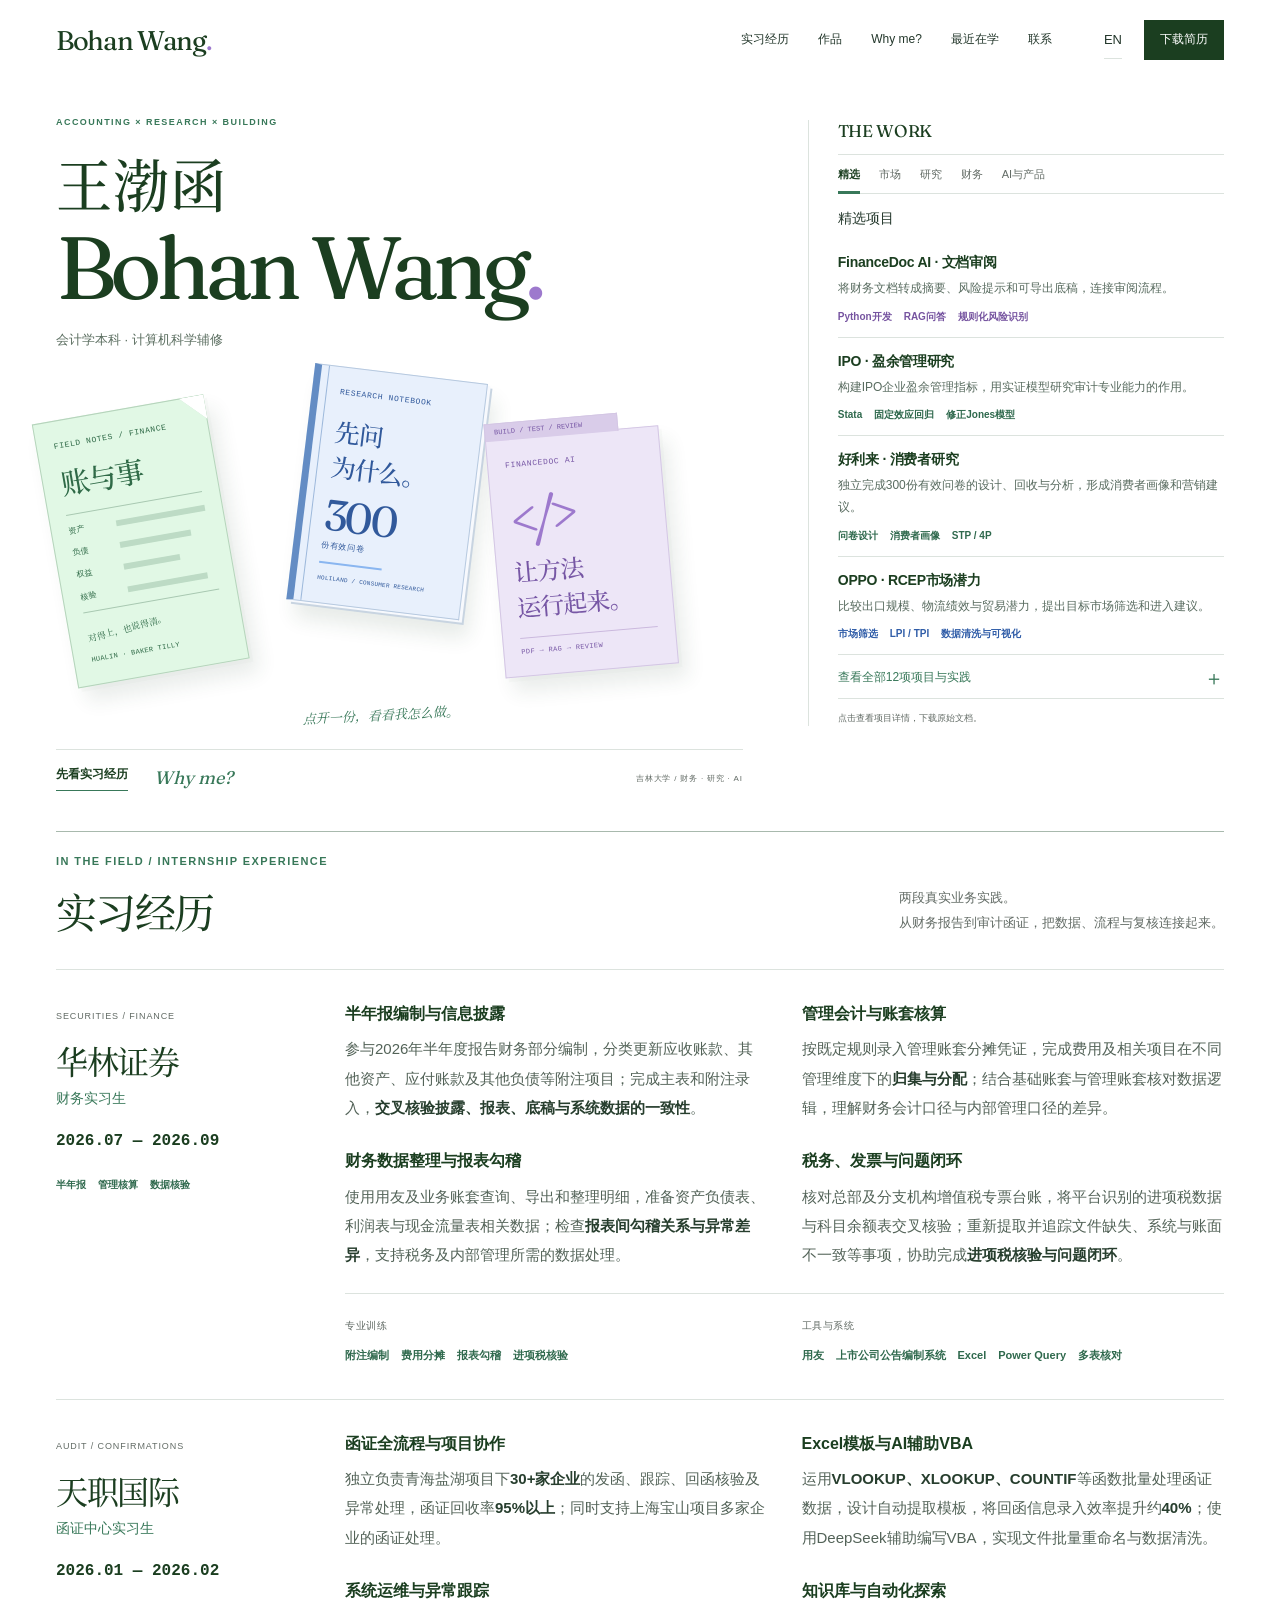
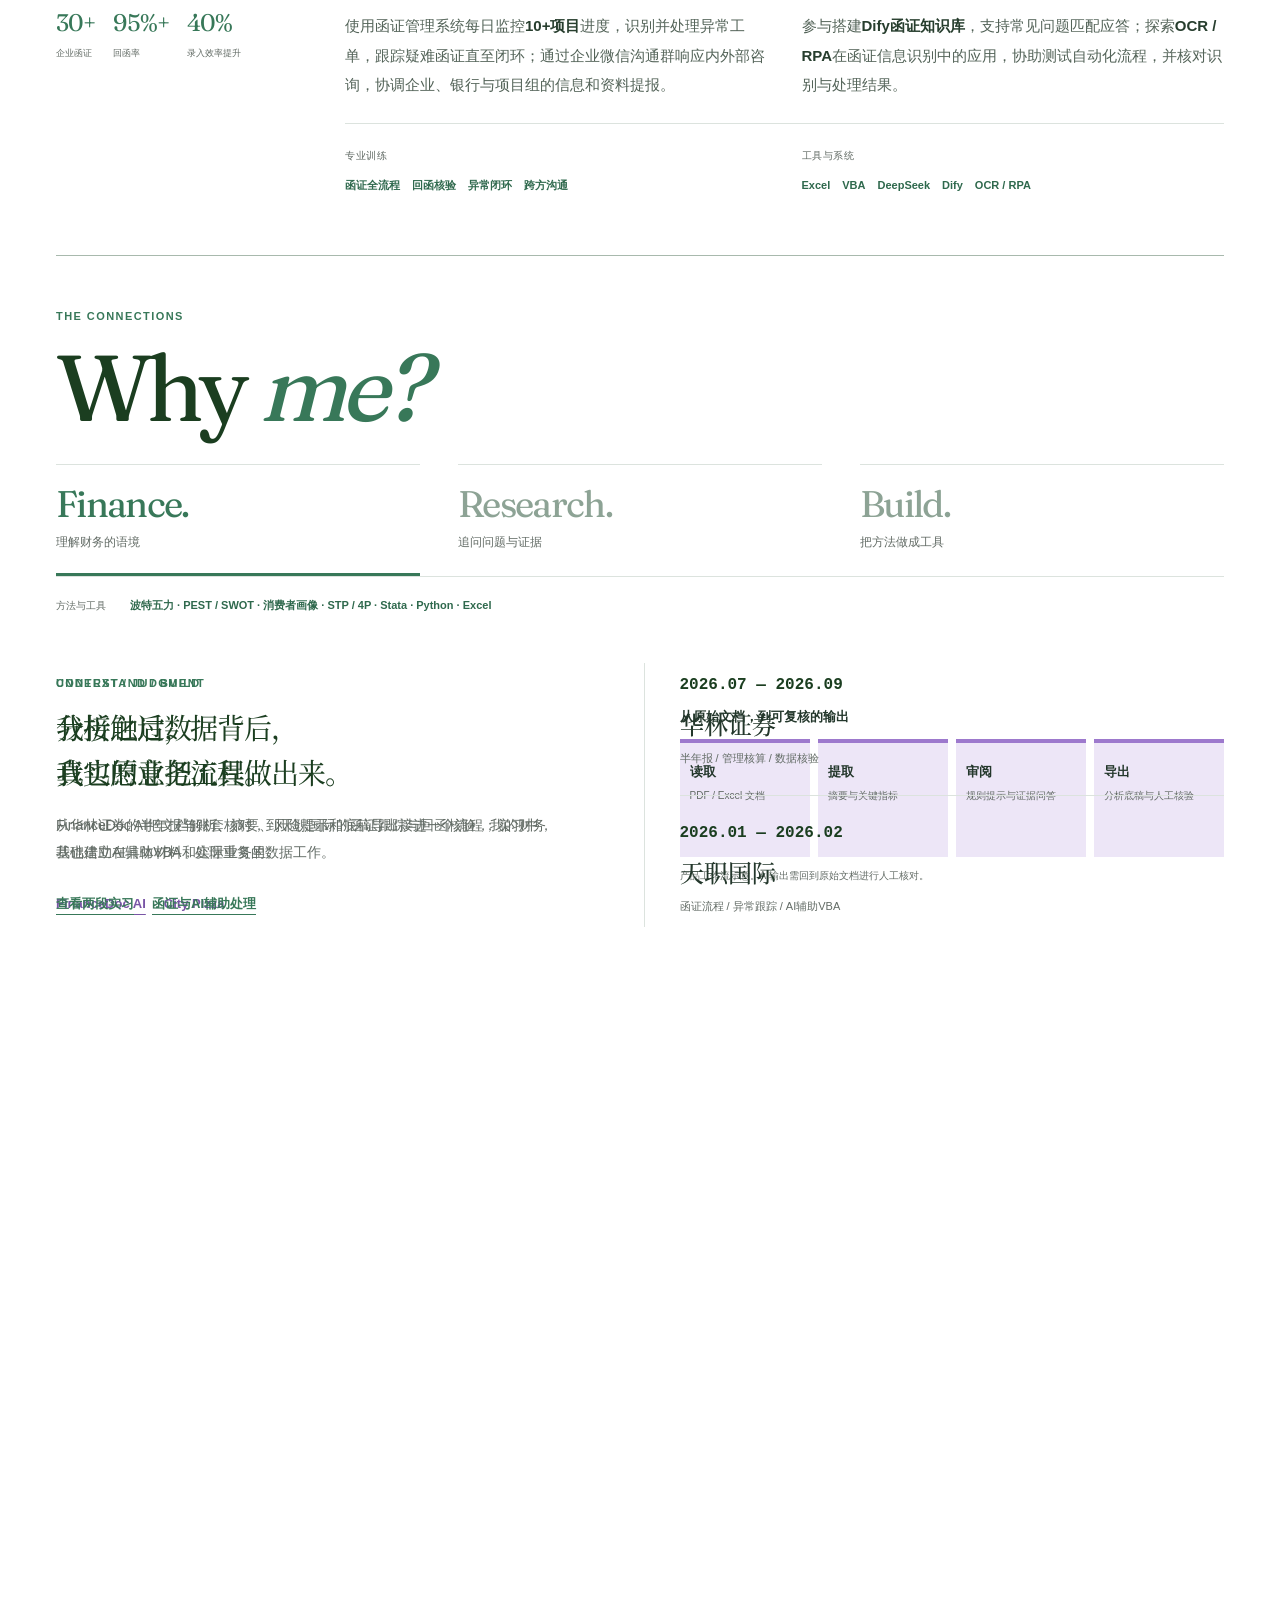
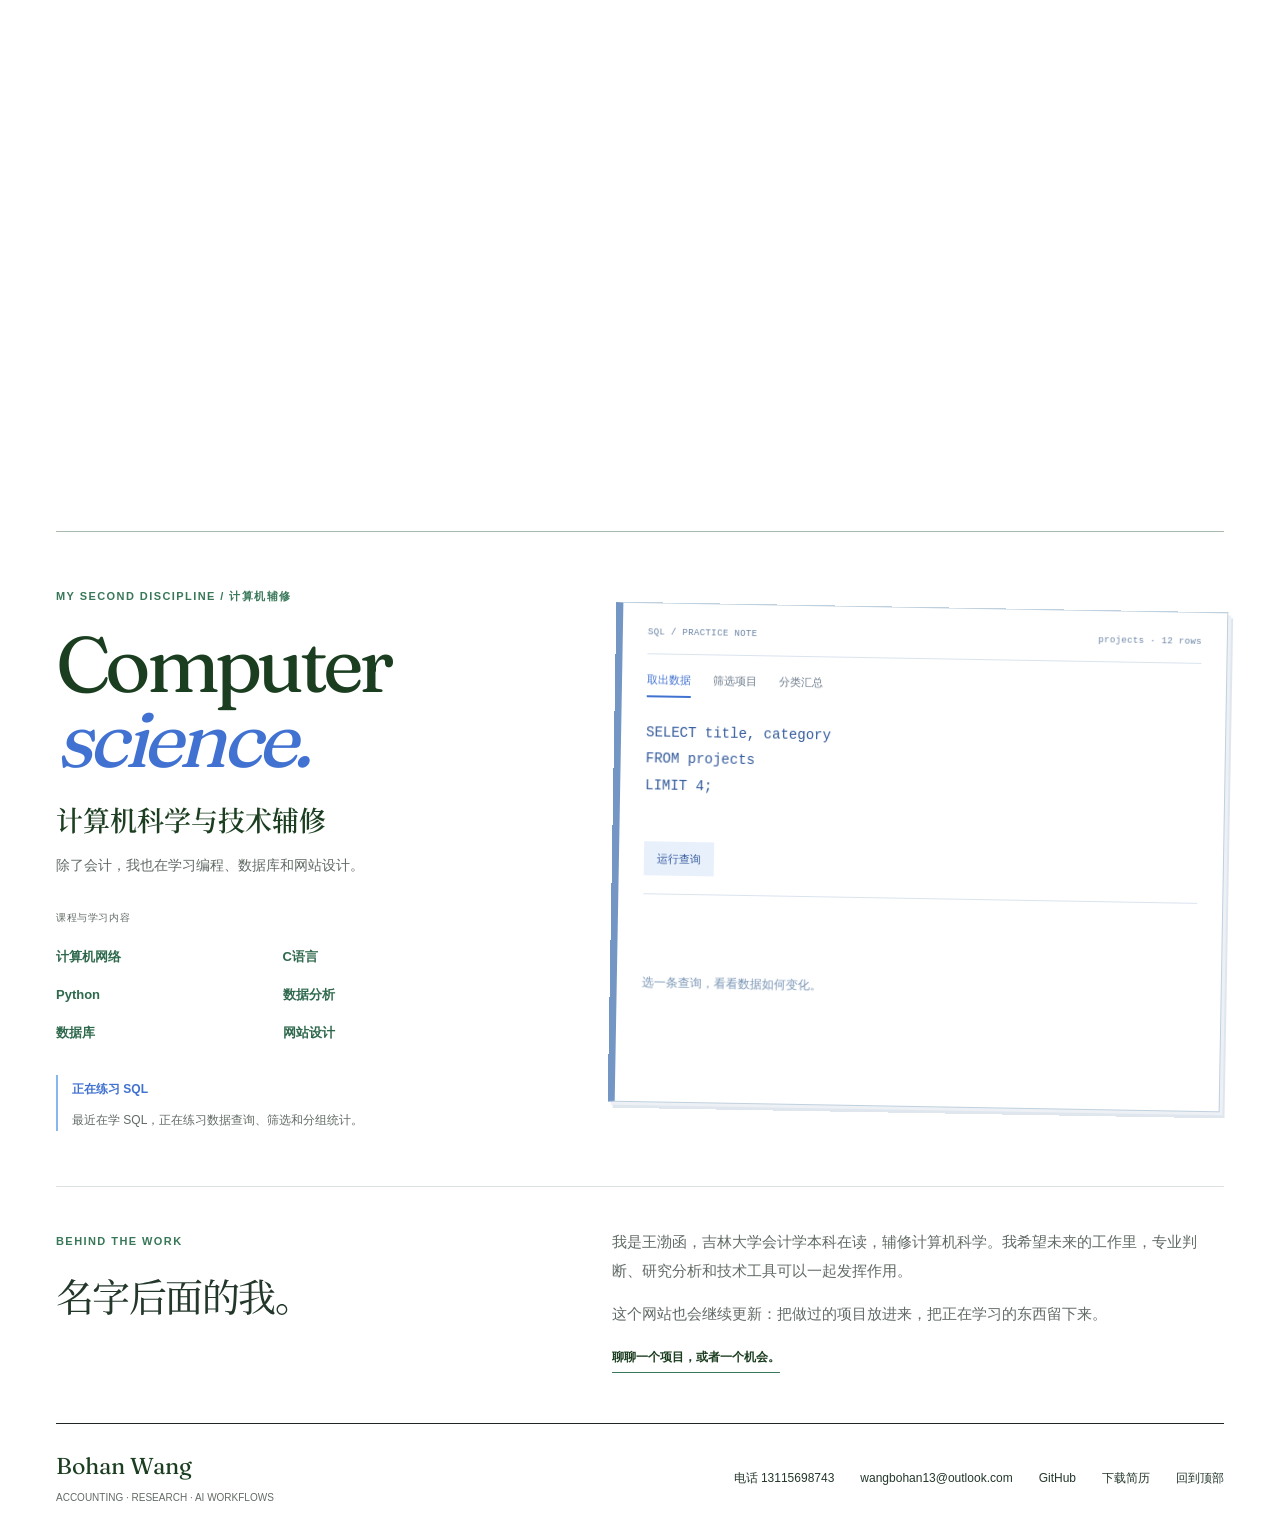
==== commit 890922f4: "Remove cover captions and refine mobile cover browsing" ====
--- a/index.html
+++ b/index.html
@@ -8,13 +8,15 @@
   <title>王渤函 — 研究与实践</title>
   <link rel="icon" href="data:image/svg+xml,%3Csvg xmlns='http://www.w3.org/2000/svg' viewBox='0 0 64 64'%3E%3Crect width='64' height='64' fill='%231b3e20'/%3E%3Ctext x='8' y='43' fill='white' font-family='Georgia' font-size='28'%3EBW%3C/text%3E%3C/svg%3E">
   <link rel="stylesheet" href="research-preview.css">
-  <link rel="stylesheet" href="personal-home.css?rev=review10">
-  <script defer src="research-data.js"></script>
+  <link rel="stylesheet" href="personal-home.css?rev=covers12">
+  <script defer src="research-data.js?rev=stories11"></script>
   <script defer src="project-evidence.js"></script>
+  <script defer src="project-stories.js?rev=stories11"></script>
+  <script defer src="project-files.js?rev=stories11"></script>
   <script defer src="internship-experience.js"></script>
   <script defer src="assets/alasql-4.21.0.min.js"></script>
-  <script defer src="personal-home.js?rev=review10"></script>
-  <script defer src="research-preview.js?rev=review10"></script>
+  <script defer src="personal-home.js?rev=covers12"></script>
+  <script defer src="research-preview.js?rev=stories11"></script>
 </head>
 <body>
   <a class="skip" href="#main">Skip to content / 跳至内容</a>
--- a/personal-home.css
+++ b/personal-home.css
@@ -1,5 +1,5 @@
 @font-face{font-family:Fraunces;src:url('assets/Fraunces.woff2') format('woff2');font-weight:100 900;font-display:swap}
-@font-face{font-family:PersonalCN;src:url('assets/SourceHanSerifCN-VF.woff2') format('woff2');font-weight:200 900;font-display:swap}
+@font-face{font-family:PersonalCN;src:url('assets/PortfolioSerifCN.woff2') format('woff2');font-weight:200 900;font-display:swap}
 :root{--personal-serif:Fraunces,Georgia,serif;--personal-cn:PersonalCN,'Songti SC',serif}
 .personal-presentation{color:#23372b}
 .personal-presentation .masthead{border-bottom:0;background:#fffffff2}
@@ -230,7 +230,7 @@
 /* Labels, topic tags and the intentionally composed introduction are not prose blocks. */
 html[lang=en] .personal-description,html[lang=en] .internship-position,html[lang=en] .internship-capabilities p,html[lang=en] .detail-capability-strip p,html[lang=en] .method-vocabulary p,html[lang=en] .contents p{text-align:start;hyphens:none}
 .footer-links .phone-link{white-space:nowrap}
-/* Keep the object captions clear of the chapter rule even with taller English copy. */
+/* Keep the covers clear of the chapter rule even with taller English copy. */
 @media(min-width:901px){.object-workbench{height:350px}}
 @media(min-width:1700px){.object-workbench{height:365px}}
 @media(min-width:601px) and (max-width:900px){.object-workbench{height:355px}}
@@ -272,7 +272,41 @@
 .footer-links a:hover,.footer-links a:focus-visible{color:var(--blue);background:transparent}
 .resource-link{padding:12px 8px;transition:color .18s,background-color .18s;min-height:48px}
 .resource-link>span:first-child{text-decoration:none}
+.resource-link small{font-size:10px;color:var(--muted);font-weight:400;white-space:nowrap}
+.project-story .detail-deck{font-size:17px;line-height:1.95}
+.project-story .detail-title{text-wrap:balance}
+.project-story .detail-content{max-width:920px}
+.story-section{padding-bottom:32px;margin-bottom:29px}
+.story-section h2{font-size:27px;line-height:1.5;margin-bottom:20px}
+.story-section>p,.paper-abstract>p{font-size:16px;line-height:2;color:#425148;margin:0 0 18px;max-width:780px}
+.paper-abstract h2{margin-top:10px}
+.paper-abstract>p{font-size:17px;line-height:2.05;margin-bottom:23px}
+.paper-abstract .paper-keywords{font-size:12px;line-height:1.9;color:var(--capability-ink);margin-top:27px}
+.paper-keywords strong{margin-right:12px}
+.story-table-wrap{width:100%;margin:22px 0;overflow-x:auto}
+.story-table{border-collapse:collapse;width:100%;font-size:14px;line-height:1.85;text-align:left;border-top:2px solid var(--item-color)}
+.story-table th,.story-table td{padding:15px 16px;vertical-align:top;border-bottom:1px solid var(--line);word-break:normal;overflow-wrap:break-word}
+.story-table thead th{font-size:12px;font-weight:700;color:var(--capability-ink);background:var(--pale)}
+.story-table tbody th{font-weight:700;color:var(--deep);width:26%}
+.story-table tbody td{color:#425148}
+.story-section .story-caption,.story-source{font-size:11px;line-height:1.85;color:var(--muted);margin-top:15px}
+.story-source{margin-bottom:30px;max-width:780px}
+.story-source a:hover{color:var(--blue)}
+.story-bars{display:grid;gap:21px;margin:26px 0 20px}
+.story-bar{display:grid;grid-template-columns:minmax(150px,1.2fr) minmax(100px,2fr) 60px;gap:18px;align-items:center;font-size:14px;line-height:1.7}
+.story-bar-track{background:var(--bar-pale);height:27px}
+.story-bar-track i{display:block;width:var(--bar-value);height:100%;background:var(--bar-color)}
+.story-bar strong{font-size:28px;line-height:1.2;color:var(--bar-color);text-align:right}
+.story-metrics{display:grid;grid-template-columns:repeat(3,minmax(0,1fr));gap:25px;margin:28px 0}
+.story-metrics>div{border-top:2px solid var(--item-color);padding-top:18px}
+.story-metrics dd{font:500 47px/1.1 var(--personal-serif);margin:0 0 12px;color:var(--capability-ink)}
+.story-metrics dt{font-size:12px;line-height:1.8;color:#425148}
+html[lang=en] .story-section h2{font-family:var(--personal-serif);font-size:33px;line-height:1.25}
+html[lang=en] .story-caption,html[lang=en] .story-source{text-align:start}
+@media(max-width:900px){.project-story .detail-hero{gap:30px}.story-section>p,.paper-abstract>p{font-size:15px}.story-table{font-size:13px}.story-table th,.story-table td{padding:13px 12px}.story-bar{font-size:13px;gap:13px;grid-template-columns:minmax(135px,1.1fr) minmax(80px,1.4fr) 52px}}
+@media(max-width:600px){.project-story .detail-deck{font-size:15px;line-height:1.95}.story-section h2{font-size:23px}.story-section>p,.paper-abstract>p{font-size:15px;line-height:2}.story-table{font-size:12px}.story-table th,.story-table td{padding:12px 8px}.story-table tbody th{width:27%}.story-table thead th{font-size:11px}.story-bar{grid-template-columns:minmax(110px,1.3fr) minmax(60px,1fr) 47px;gap:11px;font-size:12px}.story-bar strong{font-size:25px}.story-bar-track{height:23px}.story-metrics{gap:15px}.story-metrics dd{font-size:36px}.story-metrics dt{font-size:11px}.story-source{font-size:10px}.resource-link small{font-size:9px}html[lang=en] .story-section h2{font-size:28px}}
 .resource-link:hover,.resource-link:focus-visible{background:var(--soft-green);color:var(--deep)}
+@media(max-width:600px){.project-story .story-table{font-size:13px}}
 /* A compact version fits the same scroll presentation at browser zoom and on short windows. */
 .why-compact .why-heading{margin-bottom:18px}
 .why-compact .why-heading h2{font-size:64px;margin-top:6px}
@@ -291,4 +325,35 @@
 .why-compact .proof-chart{padding:17px}
 @media(min-width:701px) and (max-width:900px){.is-scroll-story .why-evidence{grid-template-columns:1fr 1fr;gap:28px}.is-scroll-story .proof-copy h3 br{display:block}.is-scroll-story .proof-field{display:block;padding:0 0 0 22px;background:none;border-left:1px solid var(--line)}.is-scroll-story .proof-field article+article{border-left:0;border-top:1px solid var(--line);margin-top:22px;padding:20px 0 0}.is-scroll-story .proof-chart .chart-row{grid-template-columns:85px 1fr 38px;gap:7px}.is-scroll-story .proof-chart .chart-label{font-size:10px}.is-scroll-story .proof-chart .chart-value{font-size:23px}.is-scroll-story .proof-chart .figure-title{font-size:11px}.is-scroll-story .proof-chart .chart-footnote{font-size:9px}.is-scroll-story .proof-workflow .workflow-steps{grid-template-columns:1fr 1fr}.is-scroll-story .proof-workflow .workflow-step{min-height:85px;padding:12px 8px}}
 @media(max-width:700px){.is-scroll-story .why-heading{margin-bottom:16px}.is-scroll-story .why-heading h2{font-size:55px;margin-top:6px}.is-scroll-story .why-choices{gap:16px}.is-scroll-story .why-choice{padding-block:13px}.is-scroll-story .why-choice strong{font-size:25px}.is-scroll-story .why-choice>span{font-size:10px;line-height:1.5;margin-top:8px}.is-scroll-story .method-vocabulary{padding-top:12px}.is-scroll-story .why-evidence{grid-template-columns:1fr;gap:18px;min-height:0;padding-top:21px}.is-scroll-story .proof-copy h3 br{display:none}.is-scroll-story .proof-field{padding:17px}.is-scroll-story .proof-field article+article{padding-top:14px;margin-top:14px}.is-scroll-story .proof-links{margin-top:12px;gap:14px}.why-compact .why-heading h2{font-size:44px}.why-compact .why-choice strong{font-size:23px}.why-compact .why-choice>span{font-size:9px}.why-compact .why-evidence{padding-top:16px;gap:16px}.why-compact .proof-copy h3,html[lang=en] .why-compact .proof-copy h3{font-size:22px}.why-compact .proof-field strong{font-size:22px}.why-compact .method-vocabulary{display:none}}
+/* On phones the covers keep their detail and invite a native swipe through the next visible cover. */
+@media(max-width:600px){
+ .object-workbench{display:flex;gap:22px;height:auto;max-width:none;margin:18px 0 0;padding:20px 18px 28px 12px;overflow-x:auto;overflow-y:hidden;scroll-snap-type:x proximity;scroll-padding-inline:12px;perspective:none;scrollbar-width:thin;scrollbar-color:#b7c9bd #f4f7f4}
+ .work-object{position:relative;flex:0 0 clamp(224px,68vw,280px);width:auto;left:auto;top:auto;margin:8px 0 10px;scroll-snap-align:start;transform-origin:center;--tilt:-3deg}
+ .research-object{--tilt:3deg}.build-object{--tilt:-2deg}
+ .object-workbench .artifact-page{height:320px;min-height:320px;padding:21px 18px;box-shadow:3px 4px 0 #d3d8d124,5px 9px 13px #28483217}
+ .object-workbench .paper-top{font-size:8px;letter-spacing:.05em}
+ .object-workbench .ledger-heading{font-size:31px;margin:18px 0 16px}
+ .object-workbench .ledger-table{font-size:10px;grid-template-columns:39px 1fr;gap:9px 8px;padding-block:10px}
+ .object-workbench .ledger-table i{height:6px;margin-top:4px}
+ .object-workbench .ledger-stamp{font-size:10px;margin-top:12px}
+ .object-workbench .page-foot{font-size:7px;margin-top:12px}
+ .object-workbench .paper-corner{width:25px;height:25px}
+ .object-workbench .research-book{padding-left:25px;border-left-width:7px}
+ .object-workbench .book-binding{left:7px}
+ .object-workbench .research-heading{font-size:29px;line-height:1.4;margin:19px 0 12px}
+ .object-workbench .research-number{font-size:53px}
+ .object-workbench .research-number>span{font-size:9px;letter-spacing:.04em}
+ .object-workbench .research-underline{width:72px;height:2px;margin:13px 0}
+ .object-workbench .research-book .page-foot{font-size:6px}
+ .object-workbench .tool-folder{margin-top:0;padding-top:23px}
+ .object-workbench .folder-tab{top:-17px;height:18px;font-size:7px;line-height:17px;padding-left:9px}
+ .object-workbench .code-mark{font-size:59px;margin:25px 0 17px}
+ .object-workbench .tool-heading{font-size:28px;line-height:1.45}
+ .object-workbench .tool-chain{font-size:8px;margin-top:16px;padding-top:10px}
+ .object-workbench .workbench-scribble{display:none}
+ html[lang=en] .object-workbench .ledger-heading{font-size:29px}
+ html[lang=en] .object-workbench .ledger-stamp{font-size:8px}
+ html[lang=en] .object-workbench .research-heading,html[lang=en] .object-workbench .tool-heading{font-size:27px}
+}
+@media(hover:none){.work-object:hover{transform:rotate(var(--tilt))}}
 @media print{.object-workbench{display:none}.personal-opening,.learning-section,.personal-about{display:block}.personal-catalog{border:0;padding:0}.why-section{min-height:0!important}.why-stage,.is-scroll-story .why-stage{position:static}.why-choices{display:none}.personal-name>[lang=en]{font-size:50px}.is-scroll-story .why-scenes{display:block}.is-scroll-story .why-scene{visibility:visible;opacity:1;pointer-events:auto;margin:25px 0}.is-scroll-story .proof-chapter{display:block}.why-evidence{display:block}.sql-notebook{transform:none;margin-top:25px}}
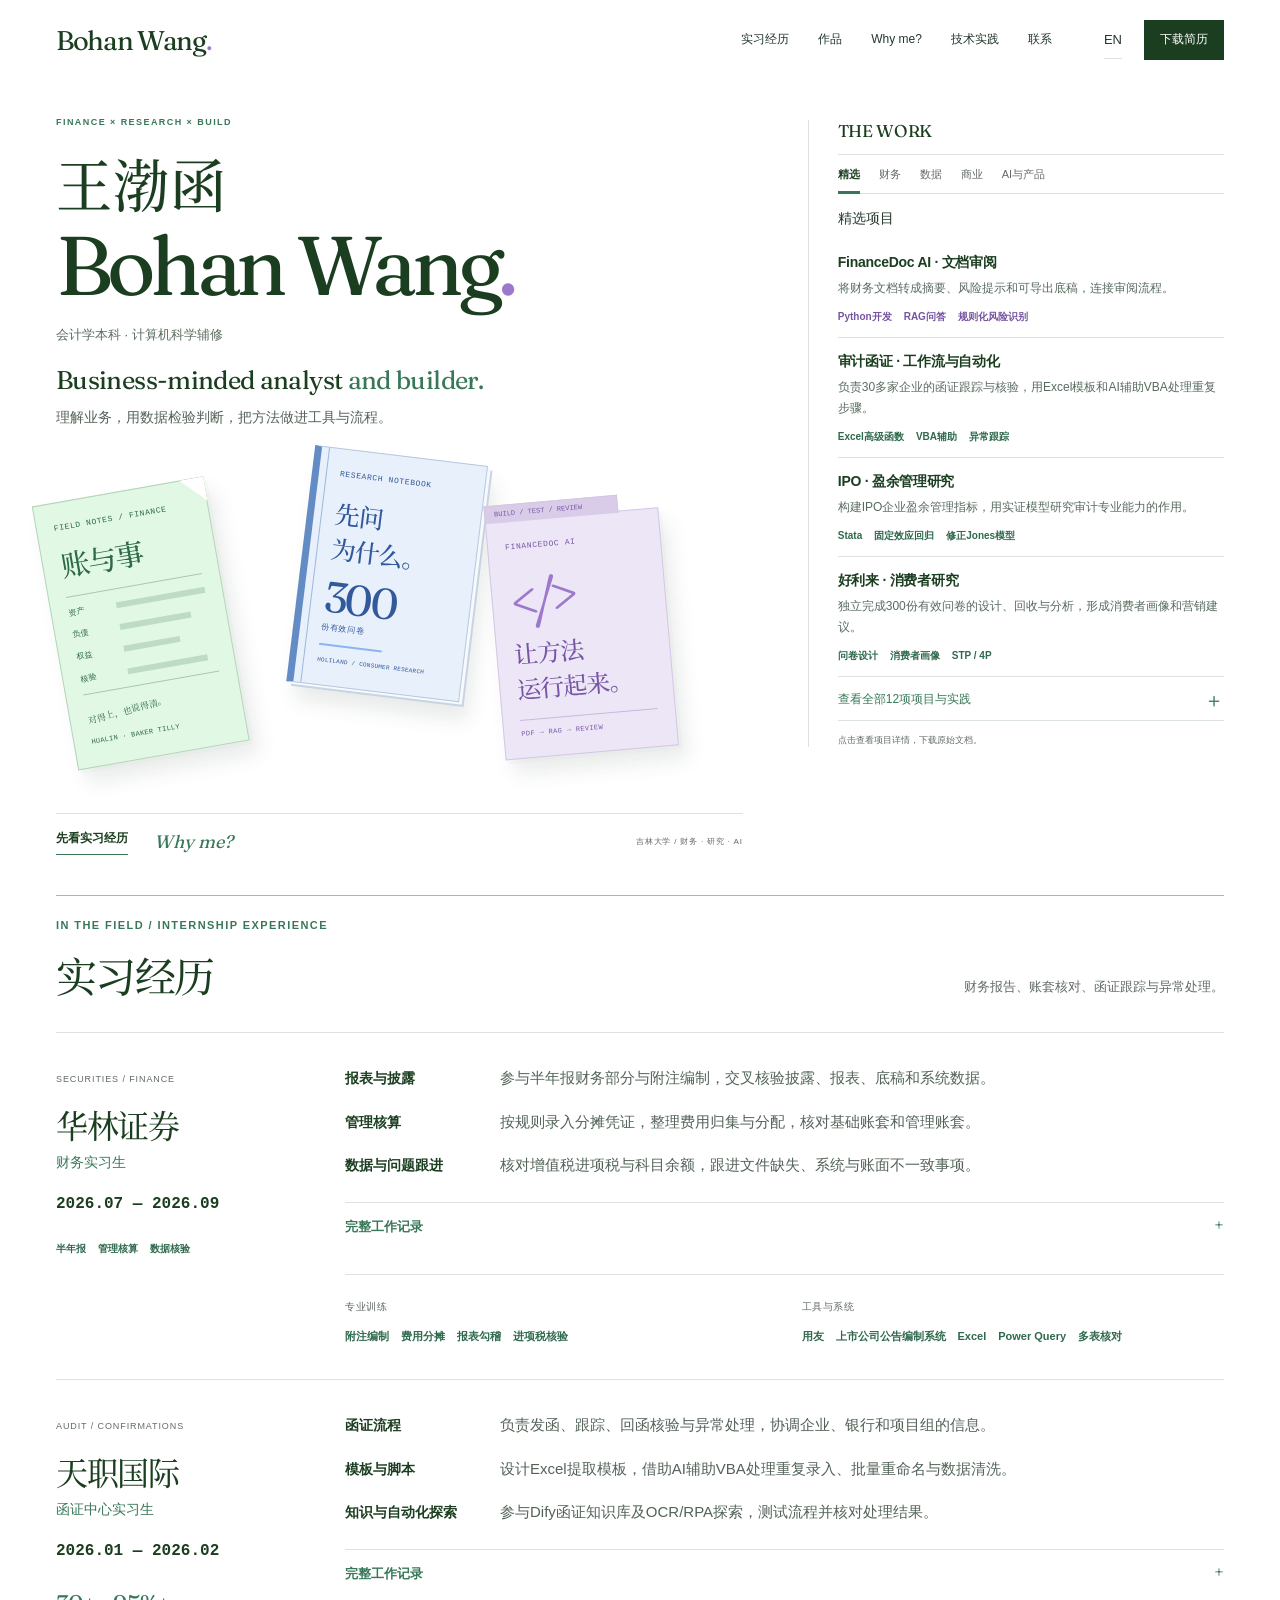
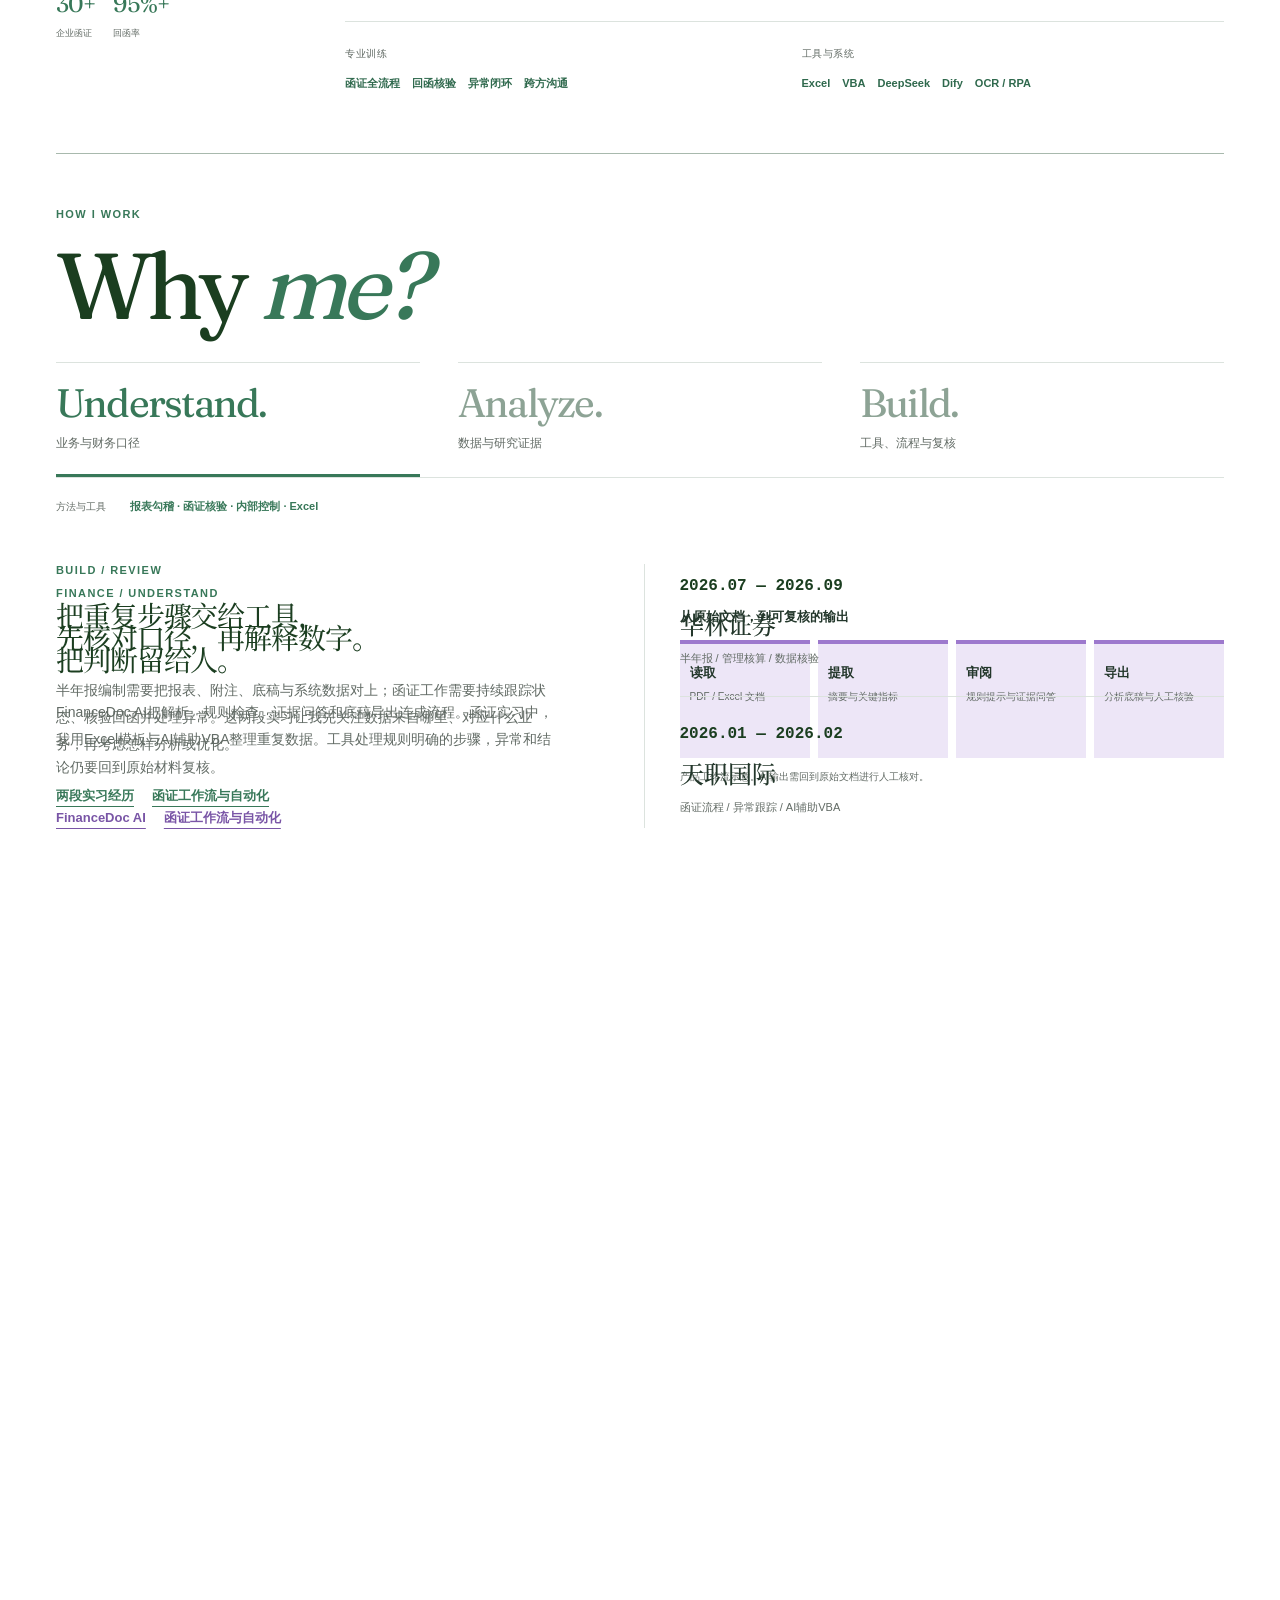
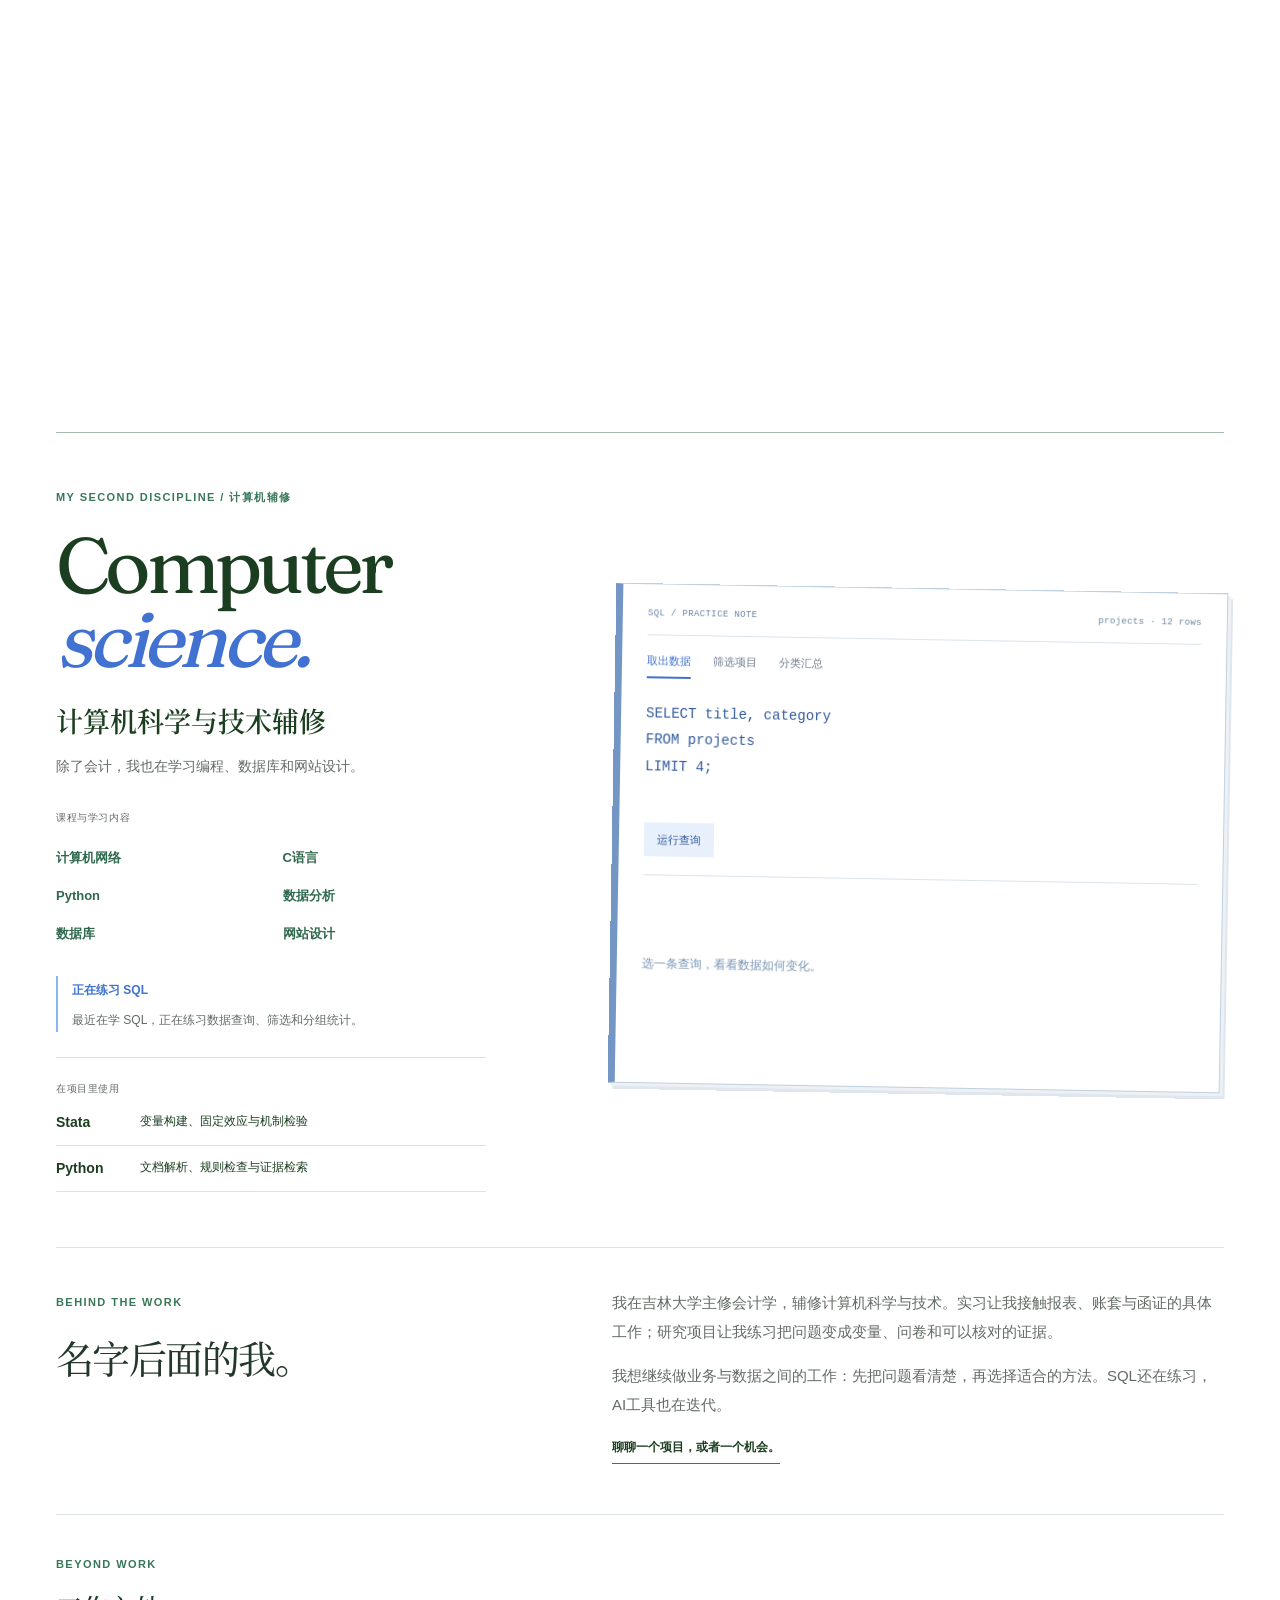
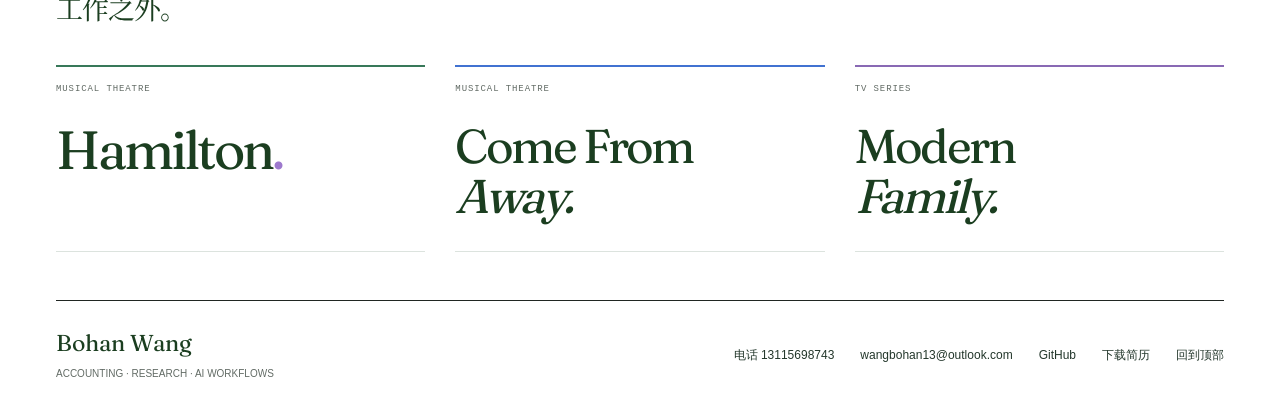
==== commit 774dc4f1: "Refine career narrative, responsive layout and personal reflections" ====
--- a/index.html
+++ b/index.html
@@ -8,15 +8,18 @@
   <title>王渤函 — 研究与实践</title>
   <link rel="icon" href="data:image/svg+xml,%3Csvg xmlns='http://www.w3.org/2000/svg' viewBox='0 0 64 64'%3E%3Crect width='64' height='64' fill='%231b3e20'/%3E%3Ctext x='8' y='43' fill='white' font-family='Georgia' font-size='28'%3EBW%3C/text%3E%3C/svg%3E">
   <link rel="stylesheet" href="research-preview.css">
-  <link rel="stylesheet" href="personal-home.css?rev=covers12">
+  <link rel="stylesheet" href="personal-home.css?rev=method13">
+  <link rel="stylesheet" href="method-study.css?rev=notes15">
   <script defer src="research-data.js?rev=stories11"></script>
   <script defer src="project-evidence.js"></script>
   <script defer src="project-stories.js?rev=stories11"></script>
   <script defer src="project-files.js?rev=stories11"></script>
-  <script defer src="internship-experience.js"></script>
+  <script defer src="internship-experience.js?rev=method13"></script>
   <script defer src="assets/alasql-4.21.0.min.js"></script>
-  <script defer src="personal-home.js?rev=covers12"></script>
-  <script defer src="research-preview.js?rev=stories11"></script>
+  <script defer src="personal-notes.js?rev=notes15"></script>
+  <script defer src="portfolio-direction.js?rev=notes14"></script>
+  <script defer src="personal-home.js?rev=method13"></script>
+  <script defer src="research-preview.js?rev=method13"></script>
 </head>
 <body>
   <a class="skip" href="#main">Skip to content / 跳至内容</a>
--- a/method-study.css
+++ b/method-study.css
@@ -0,0 +1,152 @@
+/* Local content-led refinement; keep the established paper objects and palette. */
+.professional-position{margin:18px 0 3px;max-width:600px}
+.position-name{font:500 clamp(20px,2vw,29px)/1.2 var(--personal-serif);letter-spacing:-.025em;color:var(--deep);margin:0 0 9px!important;text-align:start!important}
+.position-name span{color:var(--green)}
+.position-statement{font-size:14px;line-height:1.85;color:#536358;margin:0!important;text-align:start!important;max-width:480px}
+.personal-home .workbench-scribble{display:none}
+.why-choices[role=list]{cursor:default}
+.why-choices[role=list] .why-choice{cursor:default;user-select:text}
+.why-choices[role=list] .why-choice strong{font-size:clamp(26px,3.1vw,45px)}
+.method-vocabulary p{font-weight:650;letter-spacing:0;color:var(--green)}
+#why[data-phase=research] .method-vocabulary p{color:#305da8}
+#why[data-phase=build] .method-vocabulary p{color:#7654a0}
+.internship-brief{list-style:none;margin:0;padding:0;display:grid;gap:15px;max-width:850px}
+.internship-brief li{display:grid;grid-template-columns:135px minmax(0,1fr);gap:20px;align-items:baseline}
+.internship-brief strong{font-size:14px;line-height:1.7;color:var(--deep);font-weight:750}
+.internship-brief p{font-size:15px;line-height:1.9;margin:0;color:#536358}
+.internship-detail{margin-top:22px;border-top:1px solid var(--line)}
+.internship-detail summary{display:flex;justify-content:space-between;gap:20px;list-style:none;cursor:pointer;font-size:13px;font-weight:650;color:var(--green);padding:13px 0;transition:color .18s}
+.internship-detail summary::-webkit-details-marker{display:none}
+.internship-detail summary::after{content:'+';font:500 18px/1 var(--personal-serif)}
+.internship-detail[open] summary::after{content:'−'}
+.internship-detail summary:hover{color:var(--blue)}
+.internship-detail summary:focus-visible{outline:2px solid var(--blue);outline-offset:4px}
+.internship-detail .internship-task-grid{padding:12px 0 6px}
+.measurement-note{font-size:12px;line-height:1.8;color:var(--muted);margin:18px 0 0}
+.technical-evidence{margin-top:25px;max-width:430px;border-top:1px solid var(--line);padding-top:16px}
+.technical-evidence a{display:grid;grid-template-columns:70px minmax(0,1fr);gap:14px;padding:11px 0;color:var(--deep);border-bottom:1px solid var(--line);transition:color .18s}
+.technical-evidence a:hover{color:var(--blue)}
+.technical-evidence strong{font-size:14px;font-weight:750;color:inherit}
+.technical-evidence a>span{font-size:12px;line-height:1.75;color:inherit}
+.beyond-work{border-top:1px solid var(--line);padding:36px 0 48px;display:grid;grid-template-columns:.8fr 1.2fr;gap:20px 65px;align-items:start}
+.beyond-work h2{font:450 27px/1.5 var(--personal-cn);letter-spacing:-.035em;margin:12px 0;color:var(--deep)}
+html[lang=en] .beyond-work h2{font-family:var(--personal-serif);font-size:31px;line-height:1.15}
+.beyond-work header p{font-size:13px;line-height:1.8;color:var(--muted);margin:10px 0}
+.theatre-shelf{display:grid;grid-template-columns:1fr 1fr;gap:26px}
+.theatre-title{display:flex;flex-direction:column;justify-content:space-between;min-width:0;min-height:204px;padding:16px 0 18px;border-top:2px solid var(--green);border-bottom:1px solid var(--line);color:var(--deep);transition:color .18s}
+.theatre-category{font:9px/1.5 'Courier New',monospace;letter-spacing:.1em;color:var(--muted)}
+.theatre-title strong{display:block;font:500 clamp(34px,4.2vw,60px)/1 var(--personal-serif);letter-spacing:-.055em;padding:15px 0}
+.theatre-title strong em{font-weight:400}
+.theatre-period{color:var(--purple)}
+.theatre-away{border-top-color:#7396c5;color:#31599b}
+.theatre-away strong{font-size:clamp(31px,3.3vw,48px)}
+.theatre-subtitle{font-size:11px;color:var(--muted)}
+.theatre-title:hover{color:var(--purple)}
+.theatre-title:focus-visible{outline:2px solid var(--blue);outline-offset:5px}
+.recent-favorite{grid-column:2;display:flex;flex-wrap:wrap;gap:8px 16px;align-items:baseline;margin:0;font-size:12px;color:var(--muted);text-align:start!important}
+.recent-favorite strong{font:500 22px/1.3 var(--personal-serif);letter-spacing:-.025em;color:var(--deep)}
+.research-reading-notes dl{margin:0;display:grid}
+.research-reading-notes dl>div{display:grid;grid-template-columns:110px minmax(0,1fr);gap:25px;padding:17px 0;border-top:1px solid var(--line)}
+.research-reading-notes dt{font-weight:700;font-size:14px;color:var(--deep)}
+.research-reading-notes dd{margin:0;font-size:15px;line-height:1.9;color:var(--muted)}
+@media(min-width:901px){.personal-home .object-workbench{height:340px;margin-top:22px}.personal-home .personal-intro-bottom{margin-top:20px}.personal-name>[lang=en]{font-size:clamp(72px,6.5vw,102px)}}
+@media(max-width:1200px){.internship-brief li{grid-template-columns:113px minmax(0,1fr);gap:16px}.internship-brief p{font-size:14px}.internship-brief strong{font-size:13px}}
+@media(max-width:900px){.beyond-work{gap:20px 35px}.theatre-shelf{gap:20px}.theatre-title{min-height:183px}.internship-brief li{grid-template-columns:145px minmax(0,1fr)}.professional-position{margin-top:15px}.position-statement{font-size:14px}}
+@media(max-width:600px){
+ .professional-position{margin-top:15px;max-width:100%}.position-name{font-size:23px;line-height:1.2;max-width:310px;margin-bottom:9px!important}.position-statement{font-size:13px;line-height:1.8;max-width:330px}
+ .why-choices[role=list]{gap:13px}.why-choices[role=list] .why-choice strong{font-size:clamp(17px,4.75vw,28px);letter-spacing:-.055em}.why-choices[role=list] .why-choice>span{font-size:10px;margin-top:8px;line-height:1.6}
+ .internship-brief{gap:17px}.internship-brief li{display:block}.internship-brief strong{font-size:14px}.internship-brief p{font-size:13px;margin-top:3px}.internship-detail{margin-top:18px}.internship-detail summary{font-size:12px}.measurement-note{font-size:11px}
+ .technical-evidence{max-width:none}.technical-evidence a{grid-template-columns:60px minmax(0,1fr)}
+ .beyond-work{grid-template-columns:1fr;gap:23px;padding:28px 0 35px}.beyond-work h2{font-size:26px;margin:10px 0}.beyond-work header p{font-size:12px;margin-bottom:0}.theatre-shelf{gap:20px}.theatre-title{min-height:175px;padding-block:13px 16px}.theatre-title strong{font-size:clamp(28px,8.1vw,44px)}.theatre-away strong{font-size:clamp(28px,8vw,40px)}.theatre-category{font-size:9px;letter-spacing:.03em}.theatre-subtitle{font-size:11px}.recent-favorite{grid-column:1;gap:7px 13px;font-size:12px}.recent-favorite strong{font-size:20px}
+ .research-reading-notes dl>div{grid-template-columns:1fr;gap:7px;padding-block:14px}.research-reading-notes dd{font-size:14px}.research-reading-notes dt{font-size:13px}
+}
+@media(prefers-reduced-motion:reduce){.theatre-title,.technical-evidence a,.internship-detail summary{transition:none}}
+
+/* notes14: three titles open one quiet reading area. */
+.beyond-work{grid-template-columns:1fr;gap:24px;padding-top:35px}
+.beyond-work>header{grid-column:1/-1}
+.theatre-shelf{grid-template-columns:repeat(3,minmax(0,1fr));gap:30px}
+button.theatre-title{appearance:none;border:0;border-top:2px solid var(--reading-accent);border-bottom:1px solid var(--line);background:transparent;border-radius:0;text-align:left;color:var(--deep);cursor:pointer;font:inherit;width:100%;min-height:187px;padding:16px 0 18px;justify-content:flex-start;gap:14px;--reading-accent:#387859}
+button.theatre-away{--reading-accent:#4172d1}
+button.theatre-family{--reading-accent:#8969b4}
+button.theatre-title strong{font-size:clamp(34px,4.2vw,60px);line-height:1.05;padding:12px 0 0;margin:0;overflow-wrap:normal}
+button.theatre-away strong,button.theatre-family strong{font-size:clamp(32px,3.7vw,53px);max-width:290px}
+button.theatre-title:hover,button.theatre-title.is-reading{color:var(--reading-accent)}
+button.theatre-title:focus-visible{outline:2px solid var(--reading-accent);outline-offset:6px}
+.personal-reading-panel{grid-column:1/-1;border-top:1px solid var(--line);padding-top:25px;scroll-margin-top:100px}
+.personal-reading-panel[hidden]{display:none}
+.personal-reading-panel>header{display:flex;justify-content:space-between;align-items:start;gap:25px}
+.personal-reading-panel h3{font:500 36px/1.2 var(--personal-serif);letter-spacing:-.04em;color:var(--deep);margin:10px 0 20px}
+.reading-close{appearance:none;background:transparent;border:0;border-radius:0;padding:5px 0;font:650 13px/1.7 var(--sans);color:var(--green);cursor:pointer}
+.reading-close:hover{color:var(--blue)}
+.reading-close:focus-visible{outline:2px solid var(--blue);outline-offset:5px}
+.reading-prose{max-width:760px}
+.reading-prose p{font-size:16px;line-height:1.95;color:#536358;margin:0 0 15px}
+.reading-quote{margin:0 0 25px;padding:0;border:0}
+.reading-quote p{font:500 30px/1.3 var(--personal-serif);letter-spacing:-.025em;color:var(--green);margin:0 0 9px;text-align:start!important;hyphens:none!important}
+.reading-quote cite{font:11px/1.7 var(--sans);color:var(--muted)}
+.reading-quote a{color:inherit;text-decoration:none;transition:color .18s}
+.reading-quote a:hover{color:var(--blue)}
+@media(min-width:601px) and (max-width:1099px){
+ .personal-opening{grid-template-columns:minmax(0,1fr);gap:29px;padding-top:24px}
+ .personal-intro{display:grid;grid-template-columns:minmax(0,1.12fr) minmax(0,.88fr);column-gap:32px;align-items:start}
+ .identity-top{grid-column:1/-1;grid-row:1}
+ .personal-name{grid-column:1;grid-row:2;margin:18px 0 14px}
+ .personal-intro .personal-name>[lang=zh-CN]{font-size:49px}
+ .personal-intro .personal-name>[lang=en]{font-size:clamp(62px,7.8vw,86px);line-height:1;white-space:nowrap}
+ .personal-description{grid-column:1;grid-row:3;font-size:13px}
+ .professional-position{grid-column:2;grid-row:2/span 2;align-self:center;margin:10px 0 0;max-width:360px}
+ .position-name{font-size:26px;line-height:1.2}
+ .position-statement{font-size:13px;line-height:1.85}
+ .personal-intro .object-workbench{grid-column:1/-1;grid-row:4;width:100%;max-width:760px;height:330px;margin:27px auto 0}
+ .object-workbench .work-object{width:clamp(166px,20vw,196px)}
+ .object-workbench .finance-object{left:3%;top:32px}
+ .object-workbench .research-object{left:34%;top:0}
+ .object-workbench .build-object{left:66%;top:40px}
+ .object-workbench .artifact-page{min-height:230px;padding:18px 15px}
+ .object-workbench .research-book{min-height:250px;padding-left:22px}
+ .object-workbench .tool-folder{min-height:230px}
+ .object-workbench .ledger-heading{font-size:27px}
+ .object-workbench .research-heading{font-size:25px}
+ .object-workbench .tool-heading{font-size:24px}
+ .object-workbench .paper-top{font-size:7px}
+ html[lang=en] .object-workbench .ledger-heading{font-size:25px}
+ html[lang=en] .object-workbench .research-heading,html[lang=en] .object-workbench .tool-heading{font-size:25px}
+ .personal-intro-bottom{grid-column:1/-1;grid-row:5;margin-top:22px;padding-top:16px}
+ .personal-intro-bottom>span{max-width:none}
+ .personal-catalog{border-left:0;border-top:1px solid var(--line);padding:25px 0 0;margin:0}
+ .personal-filters{gap:25px}
+ .personal-filters .filter{font-size:13px}
+ .personal-index .index-list{display:grid;grid-template-columns:repeat(2,minmax(0,1fr));gap:0 32px}
+ .personal-index .project-evidence-link{padding-block:17px}
+ .personal-index .project-evidence-link .index-title,html[lang=en] .personal-index .project-evidence-link .index-title{font-size:16px;line-height:1.5}
+ .project-brief,html[lang=en] .project-brief{font-size:13px;line-height:1.85}
+ .project-skills>span,html[lang=en] .project-skills>span{font-size:11px}
+ .catalog-expand{font-size:13px}
+ .beyond-work{grid-template-columns:1fr}
+}
+@media(min-width:601px) and (max-width:799px){
+ .personal-name{grid-column:1/-1}.personal-description{grid-column:1/-1}
+ .personal-intro .personal-name>[lang=en]{font-size:clamp(62px,9vw,74px)}
+ .professional-position{grid-column:1/-1;grid-row:4;margin-top:17px;max-width:560px}
+ .position-name{font-size:25px}
+ .personal-intro .object-workbench{grid-row:5;height:322px;margin-top:24px}
+ .personal-intro-bottom{grid-row:6;margin-top:20px}
+}
+@media(min-width:601px) and (max-width:760px){
+ .theatre-shelf{gap:22px}button.theatre-title strong,button.theatre-away strong,button.theatre-family strong{font-size:28px}
+}
+@media(max-width:600px){
+ .personal-intro .personal-name>[lang=en],html[lang=en] .personal-intro .personal-name>[lang=en]{font-size:clamp(44px,15.5vw,66px)}
+ .sql-notebook{transform:none}
+ .theatre-shelf{grid-template-columns:1fr;gap:0}
+ button.theatre-title{min-height:0;display:grid;grid-template-columns:1fr;gap:8px;padding:15px 0 19px;border-top:0;border-bottom:1px solid var(--line)}
+ button.theatre-title:first-child{border-top:2px solid var(--reading-accent)}
+ button.theatre-title strong,button.theatre-away strong,button.theatre-family strong{font-size:clamp(29px,8vw,41px);padding:0;max-width:none;line-height:1.15}
+ .theatre-category{font-size:9px}
+ .personal-reading-panel{padding-top:20px;scroll-margin-top:86px}
+ .personal-reading-panel h3{font-size:29px;margin:8px 0 17px}
+ .reading-prose p{font-size:15px;line-height:1.95}
+ .reading-quote p{font-size:25px;line-height:1.35}
+ .reading-close{font-size:12px}
+}
